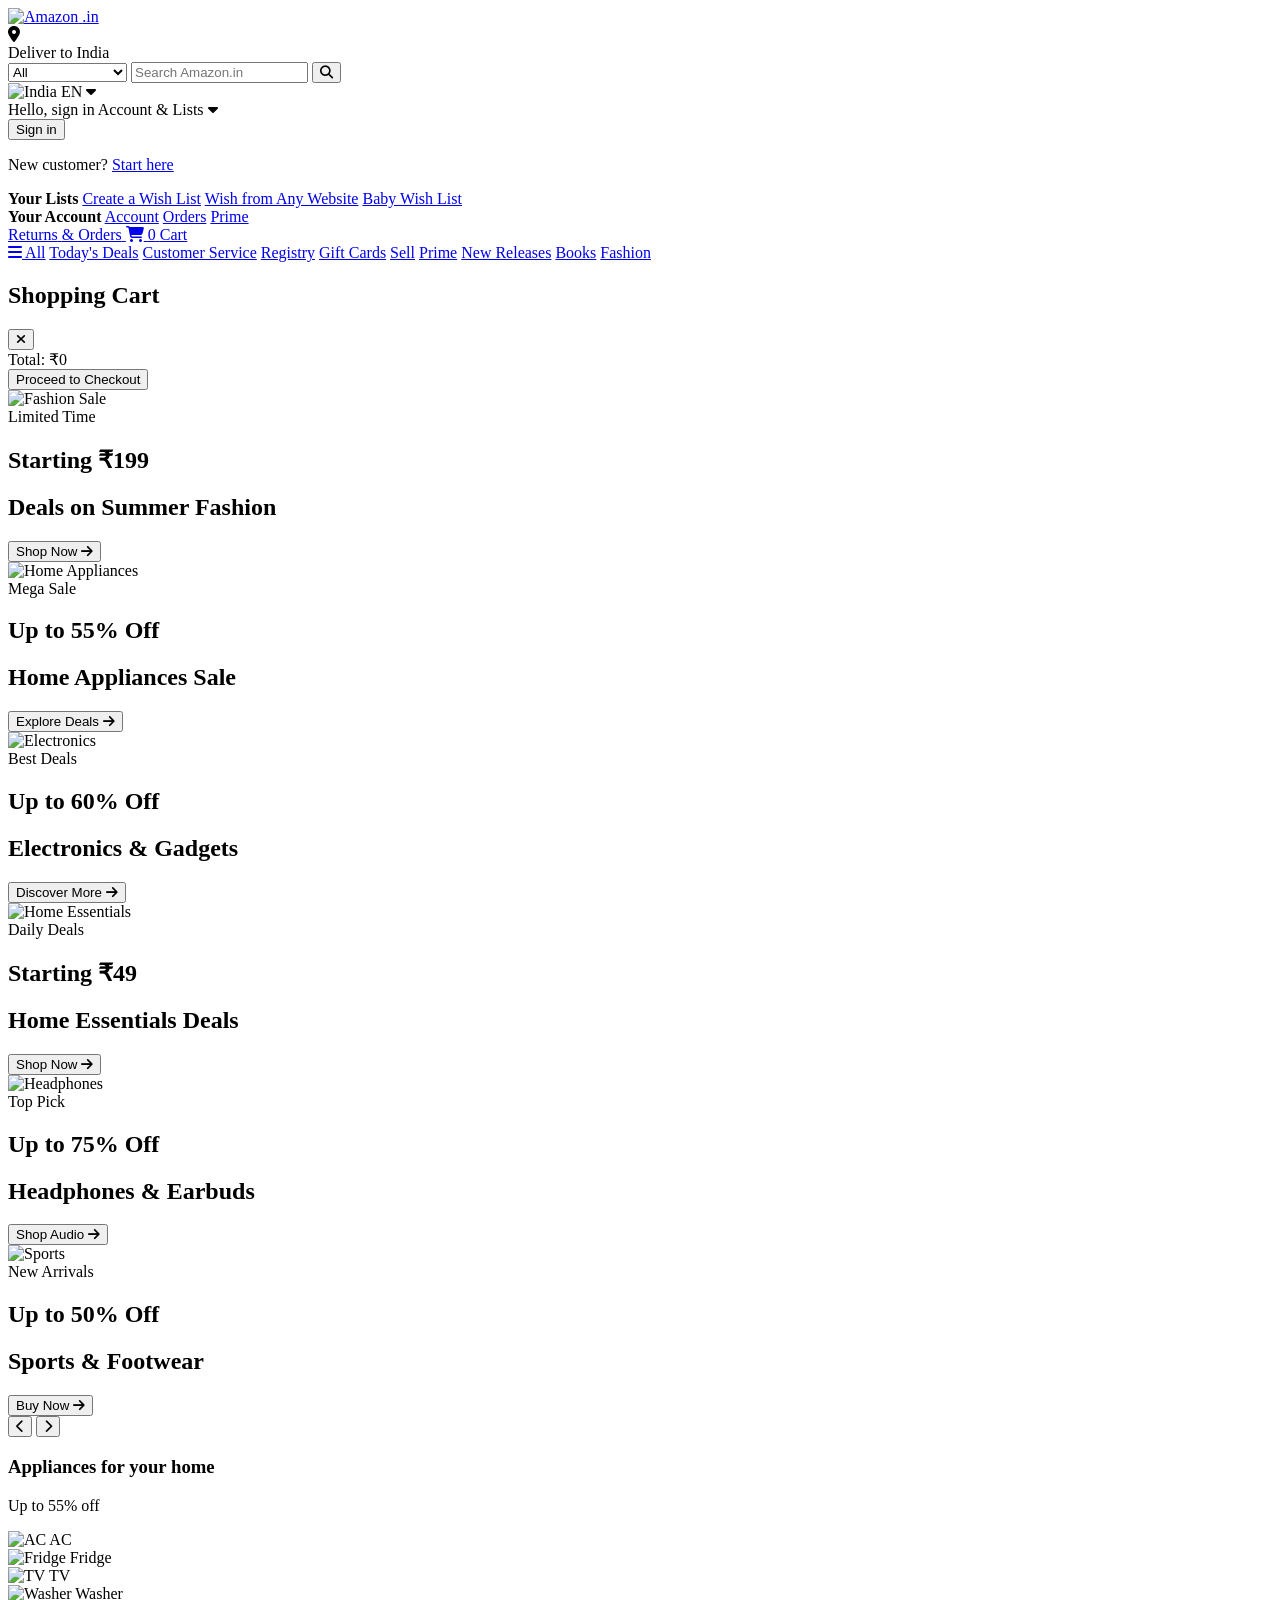
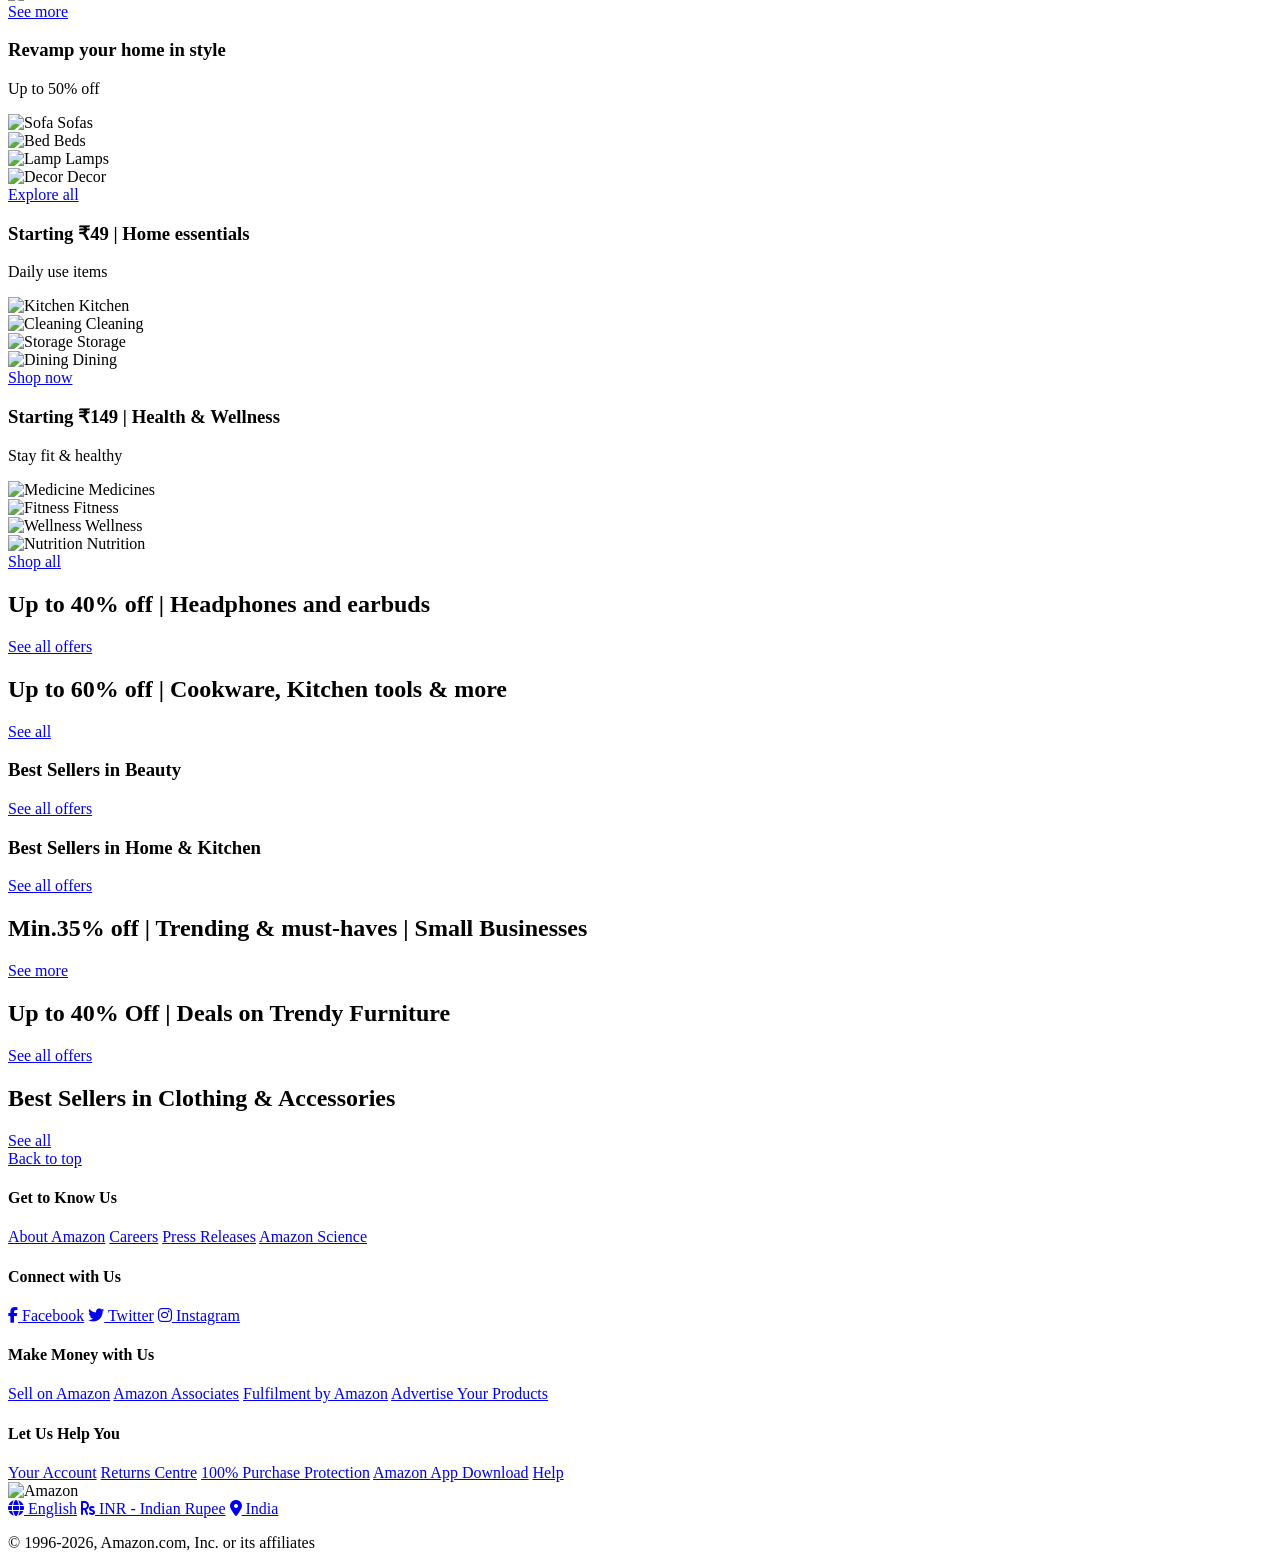
==== Project(Sem-II)/index.html @ 7a7c93dd "Project-2(Sem-II)" ====
<!DOCTYPE html>
<html lang="en">
<head>
  <meta charset="UTF-8" />
  <meta name="viewport" content="width=device-width, initial-scale=1.0"/>
  <title>Amazon.in: Online Shopping India</title>
  <link rel="stylesheet" href="style.css" />
  <link rel="stylesheet" href="https://cdnjs.cloudflare.com/ajax/libs/font-awesome/6.5.0/css/all.min.css"/>
</head>
<body>

<!-- ===== HEADER ===== -->
<header class="header" id="mainHeader">
  <div class="header-top">
    <a href="#" class="logo">
      <img src="https://upload.wikimedia.org/wikipedia/commons/a/a9/Amazon_logo.svg" alt="Amazon" class="logo-img"/>
      <span class="logo-in">.in</span>
    </a>
    <div class="deliver-to">
      <i class="fas fa-map-marker-alt"></i>
      <div>
        <span class="deliver-label">Deliver to</span>
        <span class="deliver-location">India</span>
      </div>
    </div>
    <div class="search-bar">
      <select class="search-category">
        <option>All</option>
        <option>Electronics</option>
        <option>Books</option>
        <option>Clothing</option>
        <option>Home & Kitchen</option>
        <option>Beauty</option>
        <option>Sports</option>
        <option>Toys</option>
      </select>
      <input type="text" id="searchInput" class="search-input" placeholder="Search Amazon.in" />
      <button class="search-btn" onclick="searchProducts()"><i class="fas fa-search"></i></button>
    </div>
    <div class="header-right">
      <div class="lang-selector">
        <img src="https://flagcdn.com/w20/in.png" alt="India" />
        <span>EN</span>
        <i class="fas fa-caret-down"></i>
      </div>
      <div class="account-dropdown">
        <span class="hello-text">Hello, sign in</span>
        <span class="account-label">Account & Lists <i class="fas fa-caret-down"></i></span>
        <div class="dropdown-menu">
          <div class="dropdown-top">
            <button class="signin-btn">Sign in</button>
            <p>New customer? <a href="#">Start here</a></p>
          </div>
          <div class="dropdown-links">
            <div>
              <strong>Your Lists</strong>
              <a href="#">Create a Wish List</a>
              <a href="#">Wish from Any Website</a>
              <a href="#">Baby Wish List</a>
            </div>
            <div>
              <strong>Your Account</strong>
              <a href="#">Account</a>
              <a href="#">Orders</a>
              <a href="#">Prime</a>
            </div>
          </div>
        </div>
      </div>
      <a href="#" class="returns-orders">
        <span class="hello-text">Returns</span>
        <span class="account-label">& Orders</span>
      </a>
      <a href="#" class="cart-icon" onclick="toggleCart(event)">
        <i class="fas fa-shopping-cart"></i>
        <span class="cart-count" id="cartCount">0</span>
        <span class="cart-text">Cart</span>
      </a>
    </div>
  </div>
</header>

<!-- ===== SECONDARY NAV ===== -->
<nav class="secondary-nav">
  <div class="nav-inner">
    <a href="#" class="nav-link all-link"><i class="fas fa-bars"></i> All</a>
    <a href="#" class="nav-link">Today's Deals</a>
    <a href="#" class="nav-link">Customer Service</a>
    <a href="#" class="nav-link">Registry</a>
    <a href="#" class="nav-link">Gift Cards</a>
    <a href="#" class="nav-link">Sell</a>
    <a href="#" class="nav-link">Prime</a>
    <a href="#" class="nav-link">New Releases</a>
    <a href="#" class="nav-link">Books</a>
    <a href="#" class="nav-link">Fashion</a>
  </div>
</nav>

<!-- ===== CART PANEL ===== -->
<div class="cart-panel" id="cartPanel">
  <div class="cart-header">
    <h2>Shopping Cart</h2>
    <button onclick="toggleCart(event)" class="close-cart"><i class="fas fa-times"></i></button>
  </div>
  <div class="cart-items" id="cartItems"></div>
  <div class="cart-footer">
    <div class="cart-total">Total: <span id="cartTotal">₹0</span></div>
    <button class="proceed-btn">Proceed to Checkout</button>
  </div>
</div>
<div class="cart-overlay" id="cartOverlay" onclick="toggleCart(event)"></div>

<!-- ===== HERO CAROUSEL (full image) ===== -->
<section class="hero-section">
  <div class="carousel" id="carousel">
    <div class="carousel-track" id="carouselTrack">

      <!-- Slide 1 -->
      <div class="carousel-slide">
        <img src="https://images.unsplash.com/photo-1607082348824-0a96f2a4b9da?w=1400&q=85" alt="Fashion Sale" class="slide-bg-img"/>
        <div class="slide-overlay"></div>
        <div class="slide-content">
          <span class="slide-tag">Limited Time</span>
          <h1>Starting ₹199</h1>
          <h2>Deals on Summer Fashion</h2>
          <button class="slide-btn">Shop Now <i class="fas fa-arrow-right"></i></button>
        </div>
      </div>

      <!-- Slide 2 -->
      <div class="carousel-slide">
        <img src="https://images.unsplash.com/photo-1556909114-f6e7ad7d3136?w=1400&q=85" alt="Home Appliances" class="slide-bg-img"/>
        <div class="slide-overlay"></div>
        <div class="slide-content">
          <span class="slide-tag">Mega Sale</span>
          <h1>Up to 55% Off</h1>
          <h2>Home Appliances Sale</h2>
          <button class="slide-btn">Explore Deals <i class="fas fa-arrow-right"></i></button>
        </div>
      </div>

      <!-- Slide 3 -->
      <div class="carousel-slide">
        <img src="https://images.unsplash.com/photo-1498049794561-7780e7231661?w=1400&q=85" alt="Electronics" class="slide-bg-img"/>
        <div class="slide-overlay"></div>
        <div class="slide-content">
          <span class="slide-tag">Best Deals</span>
          <h1>Up to 60% Off</h1>
          <h2>Electronics & Gadgets</h2>
          <button class="slide-btn">Discover More <i class="fas fa-arrow-right"></i></button>
        </div>
      </div>

      <!-- Slide 4 -->
      <div class="carousel-slide">
        <img src="https://images.unsplash.com/photo-1555041469-a586c61ea9bc?w=1400&q=85" alt="Home Essentials" class="slide-bg-img"/>
        <div class="slide-overlay"></div>
        <div class="slide-content">
          <span class="slide-tag">Daily Deals</span>
          <h1>Starting ₹49</h1>
          <h2>Home Essentials Deals</h2>
          <button class="slide-btn">Shop Now <i class="fas fa-arrow-right"></i></button>
        </div>
      </div>

      <!-- Slide 5 -->
      <div class="carousel-slide">
        <img src="https://images.unsplash.com/photo-1505740420928-5e560c06d30e?w=1400&q=85" alt="Headphones" class="slide-bg-img"/>
        <div class="slide-overlay"></div>
        <div class="slide-content">
          <span class="slide-tag">Top Pick</span>
          <h1>Up to 75% Off</h1>
          <h2>Headphones & Earbuds</h2>
          <button class="slide-btn">Shop Audio <i class="fas fa-arrow-right"></i></button>
        </div>
      </div>

      <!-- Slide 6 -->
      <div class="carousel-slide">
        <img src="https://images.unsplash.com/photo-1542291026-7eec264c27ff?w=1400&q=85" alt="Sports" class="slide-bg-img"/>
        <div class="slide-overlay"></div>
        <div class="slide-content">
          <span class="slide-tag">New Arrivals</span>
          <h1>Up to 50% Off</h1>
          <h2>Sports & Footwear</h2>
          <button class="slide-btn">Buy Now <i class="fas fa-arrow-right"></i></button>
        </div>
      </div>

    </div>
    <button class="carousel-btn prev" onclick="moveCarousel(-1)"><i class="fas fa-chevron-left"></i></button>
    <button class="carousel-btn next" onclick="moveCarousel(1)"><i class="fas fa-chevron-right"></i></button>
    <div class="carousel-dots" id="carouselDots"></div>
  </div>
</section>

<!-- ===== CONTINUOUSLY MOVING IMAGE STRIP ===== -->
<div class="img-strip-wrapper">
  <div class="img-strip" id="imgStrip">
    <!-- duplicated inside JS for infinite loop -->
  </div>
</div>

<!-- ===== MAIN CONTENT ===== -->
<main class="main-content">

  <!-- PROMO GRID with images -->
  <section class="promo-grid">

    <div class="promo-card">
      <h3>Appliances for your home</h3>
      <p class="promo-sub">Up to 55% off</p>
      <div class="promo-images">
        <div class="promo-img-item">
          <img src="https://images.unsplash.com/photo-1585771724684-38269d6639fd?w=200&q=75" alt="AC" loading="lazy"/>
          <span>AC</span>
        </div>
        <div class="promo-img-item">
          <img src="https://images.unsplash.com/photo-1571175443880-49e1d25b2bc5?w=200&q=75" alt="Fridge" loading="lazy"/>
          <span>Fridge</span>
        </div>
        <div class="promo-img-item">
          <img src="https://images.unsplash.com/photo-1593359677879-a4bb92f4834d?w=200&q=75" alt="TV" loading="lazy"/>
          <span>TV</span>
        </div>
        <div class="promo-img-item">
          <img src="https://images.unsplash.com/photo-1626806787461-102c1bfaaea1?w=200&q=75" alt="Washer" loading="lazy"/>
          <span>Washer</span>
        </div>
      </div>
      <a href="#" class="see-more">See more</a>
    </div>

    <div class="promo-card">
      <h3>Revamp your home in style</h3>
      <p class="promo-sub">Up to 50% off</p>
      <div class="promo-images">
        <div class="promo-img-item">
          <img src="https://images.unsplash.com/photo-1555041469-a586c61ea9bc?w=200&q=75" alt="Sofa" loading="lazy"/>
          <span>Sofas</span>
        </div>
        <div class="promo-img-item">
          <img src="https://images.unsplash.com/photo-1505693416388-ac5ce068fe85?w=200&q=75" alt="Bed" loading="lazy"/>
          <span>Beds</span>
        </div>
        <div class="promo-img-item">
          <img src="https://images.unsplash.com/photo-1513506003901-1e6a35c44c16?w=200&q=75" alt="Lamp" loading="lazy"/>
          <span>Lamps</span>
        </div>
        <div class="promo-img-item">
          <img src="https://images.unsplash.com/photo-1586023492125-27b2c045efd7?w=200&q=75" alt="Decor" loading="lazy"/>
          <span>Decor</span>
        </div>
      </div>
      <a href="#furniture" class="see-more">Explore all</a>
    </div>

    <div class="promo-card">
      <h3>Starting ₹49 | Home essentials</h3>
      <p class="promo-sub">Daily use items</p>
      <div class="promo-images">
        <div class="promo-img-item">
          <img src="https://images.unsplash.com/photo-1585515320310-259814833e62?w=200&q=75" alt="Kitchen" loading="lazy"/>
          <span>Kitchen</span>
        </div>
        <div class="promo-img-item">
          <img src="https://images.unsplash.com/photo-1607082348824-0a96f2a4b9da?w=200&q=75" alt="Cleaning" loading="lazy"/>
          <span>Cleaning</span>
        </div>
        <div class="promo-img-item">
          <img src="https://images.unsplash.com/photo-1544441892-794166f1e3be?w=200&q=75" alt="Storage" loading="lazy"/>
          <span>Storage</span>
        </div>
        <div class="promo-img-item">
          <img src="https://images.unsplash.com/photo-1559181567-c3190bba5559?w=200&q=75" alt="Dining" loading="lazy"/>
          <span>Dining</span>
        </div>
      </div>
      <a href="#" class="see-more">Shop now</a>
    </div>

    <div class="promo-card">
      <h3>Starting ₹149 | Health & Wellness</h3>
      <p class="promo-sub">Stay fit & healthy</p>
      <div class="promo-images">
        <div class="promo-img-item">
          <img src="https://images.unsplash.com/photo-1584308666744-24d5c474f2ae?w=200&q=75" alt="Medicine" loading="lazy"/>
          <span>Medicines</span>
        </div>
        <div class="promo-img-item">
          <img src="https://images.unsplash.com/photo-1571019613454-1cb2f99b2d8b?w=200&q=75" alt="Fitness" loading="lazy"/>
          <span>Fitness</span>
        </div>
        <div class="promo-img-item">
          <img src="https://images.unsplash.com/photo-1532938911079-1b06ac7ceec7?w=200&q=75" alt="Wellness" loading="lazy"/>
          <span>Wellness</span>
        </div>
        <div class="promo-img-item">
          <img src="https://images.unsplash.com/photo-1505576399279-565b52d4ac71?w=200&q=75" alt="Nutrition" loading="lazy"/>
          <span>Nutrition</span>
        </div>
      </div>
      <a href="#" class="see-more">Shop all</a>
    </div>

  </section>

  <!-- HEADPHONES SECTION -->
  <section class="product-section" id="headphones">
    <div class="section-header">
      <h2>Up to 40% off | Headphones and earbuds</h2>
      <a href="#" class="see-all">See all offers</a>
    </div>
    <div class="products-grid" id="headphonesGrid"></div>
  </section>

  <!-- KITCHEN SECTION -->
  <section class="product-section" id="kitchen">
    <div class="section-header">
      <h2>Up to 60% off | Cookware, Kitchen tools & more</h2>
      <a href="#" class="see-all">See all</a>
    </div>
    <div class="products-grid" id="kitchenGrid"></div>
  </section>

  <!-- TWO COLUMN PROMO -->
  <div class="two-col-promo">
    <div class="col-promo-card">
      <h3>Best Sellers in Beauty</h3>
      <div class="col-promo-grid" id="beautyGrid"></div>
      <a href="#" class="see-more">See all offers</a>
    </div>
    <div class="col-promo-card">
      <h3>Best Sellers in Home & Kitchen</h3>
      <div class="col-promo-grid" id="homeGrid"></div>
      <a href="#" class="see-more">See all offers</a>
    </div>
  </div>

  <!-- TRENDING SECTION -->
  <section class="product-section" id="trending">
    <div class="section-header">
      <h2>Min.35% off | Trending & must-haves | Small Businesses</h2>
      <a href="#" class="see-all">See more</a>
    </div>
    <div class="products-grid" id="trendingGrid"></div>
  </section>

  <!-- FURNITURE SECTION -->
  <section class="product-section" id="furniture">
    <div class="section-header">
      <h2>Up to 40% Off | Deals on Trendy Furniture</h2>
      <a href="#" class="see-all">See all offers</a>
    </div>
    <div class="products-grid" id="furnitureGrid"></div>
  </section>

  <!-- CLOTHING SECTION -->
  <section class="product-section" id="clothing">
    <div class="section-header">
      <h2>Best Sellers in Clothing & Accessories</h2>
      <a href="#" class="see-all">See all</a>
    </div>
    <div class="products-grid" id="clothingGrid"></div>
  </section>

  <!-- SEARCH RESULTS -->
  <section class="product-section" id="searchResults" style="display:none;">
    <div class="section-header">
      <h2 id="searchTitle">Search Results</h2>
      <button onclick="clearSearch()" class="see-all">Clear Search</button>
    </div>
    <div class="products-grid" id="searchGrid"></div>
  </section>

</main>

<!-- ===== FOOTER ===== -->
<footer>
  <a href="#" class="back-to-top" onclick="window.scrollTo({top:0,behavior:'smooth'});return false;">Back to top</a>
  <div class="footer-main">
    <div class="footer-col">
      <h4>Get to Know Us</h4>
      <a href="#">About Amazon</a>
      <a href="#">Careers</a>
      <a href="#">Press Releases</a>
      <a href="#">Amazon Science</a>
    </div>
    <div class="footer-col">
      <h4>Connect with Us</h4>
      <a href="#"><i class="fab fa-facebook-f"></i> Facebook</a>
      <a href="#"><i class="fab fa-twitter"></i> Twitter</a>
      <a href="#"><i class="fab fa-instagram"></i> Instagram</a>
    </div>
    <div class="footer-col">
      <h4>Make Money with Us</h4>
      <a href="#">Sell on Amazon</a>
      <a href="#">Amazon Associates</a>
      <a href="#">Fulfilment by Amazon</a>
      <a href="#">Advertise Your Products</a>
    </div>
    <div class="footer-col">
      <h4>Let Us Help You</h4>
      <a href="#">Your Account</a>
      <a href="#">Returns Centre</a>
      <a href="#">100% Purchase Protection</a>
      <a href="#">Amazon App Download</a>
      <a href="#">Help</a>
    </div>
  </div>
  <div class="footer-bottom">
    <img src="https://upload.wikimedia.org/wikipedia/commons/a/a9/Amazon_logo.svg" alt="Amazon" class="footer-logo"/>
    <div class="footer-locales">
      <a href="#"><i class="fas fa-globe"></i> English</a>
      <a href="#"><i class="fas fa-rupee-sign"></i> INR - Indian Rupee</a>
      <a href="#"><i class="fas fa-map-marker-alt"></i> India</a>
    </div>
    <p class="copyright">© 1996-2026, Amazon.com, Inc. or its affiliates</p>
  </div>
</footer>

<script src="script.js"></script>
</body>
</html>
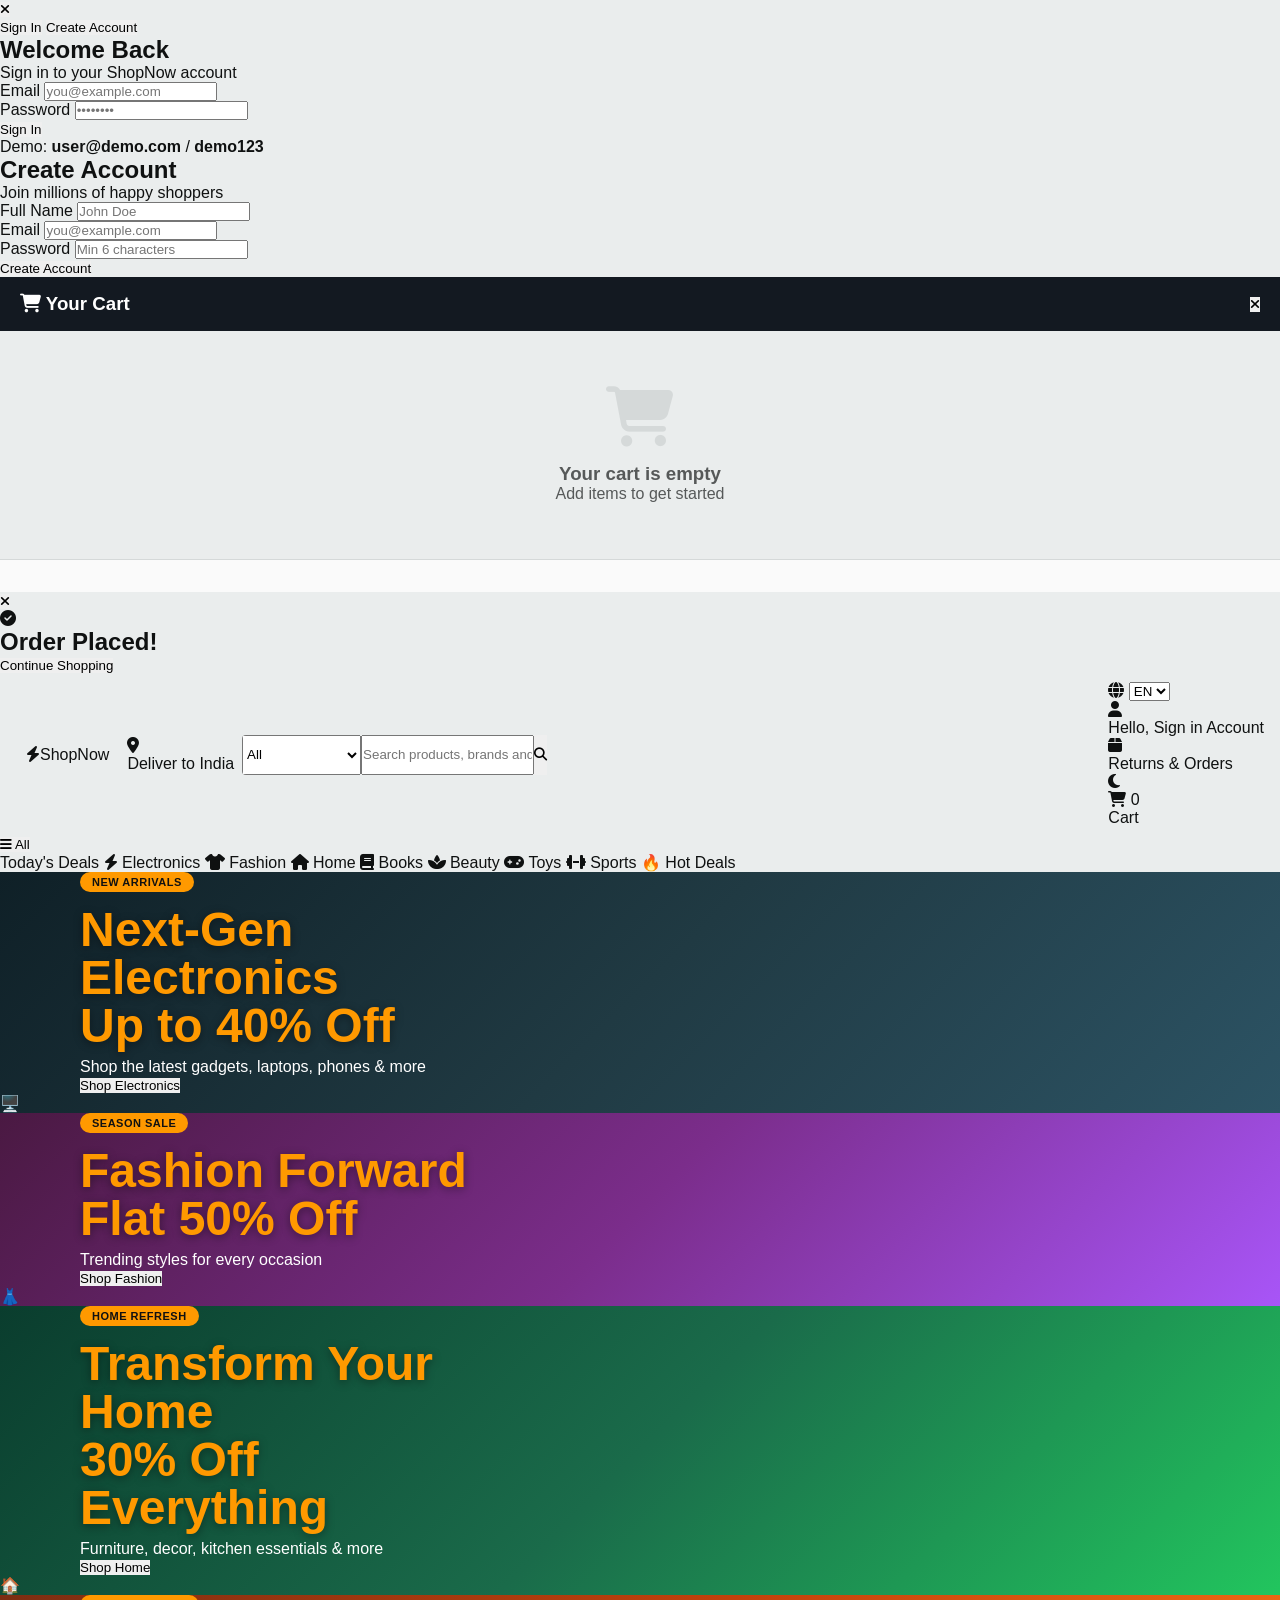
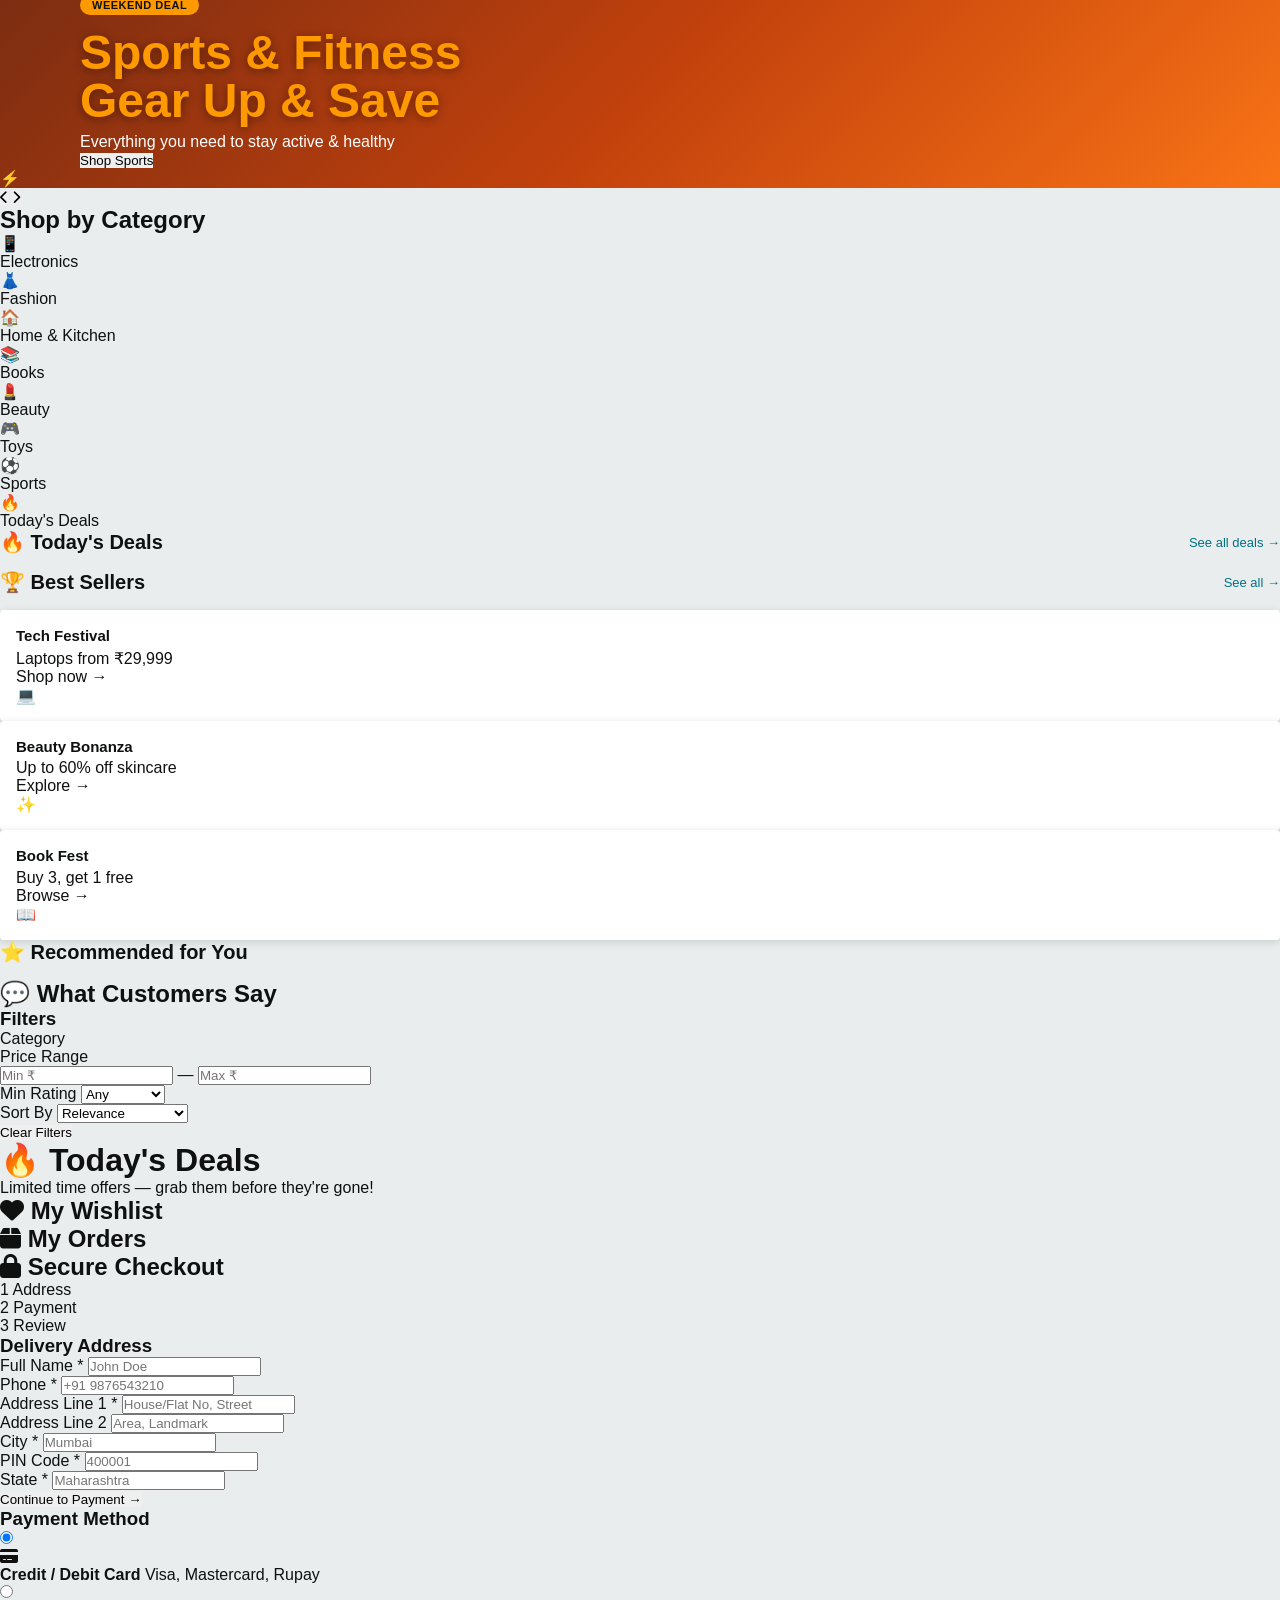
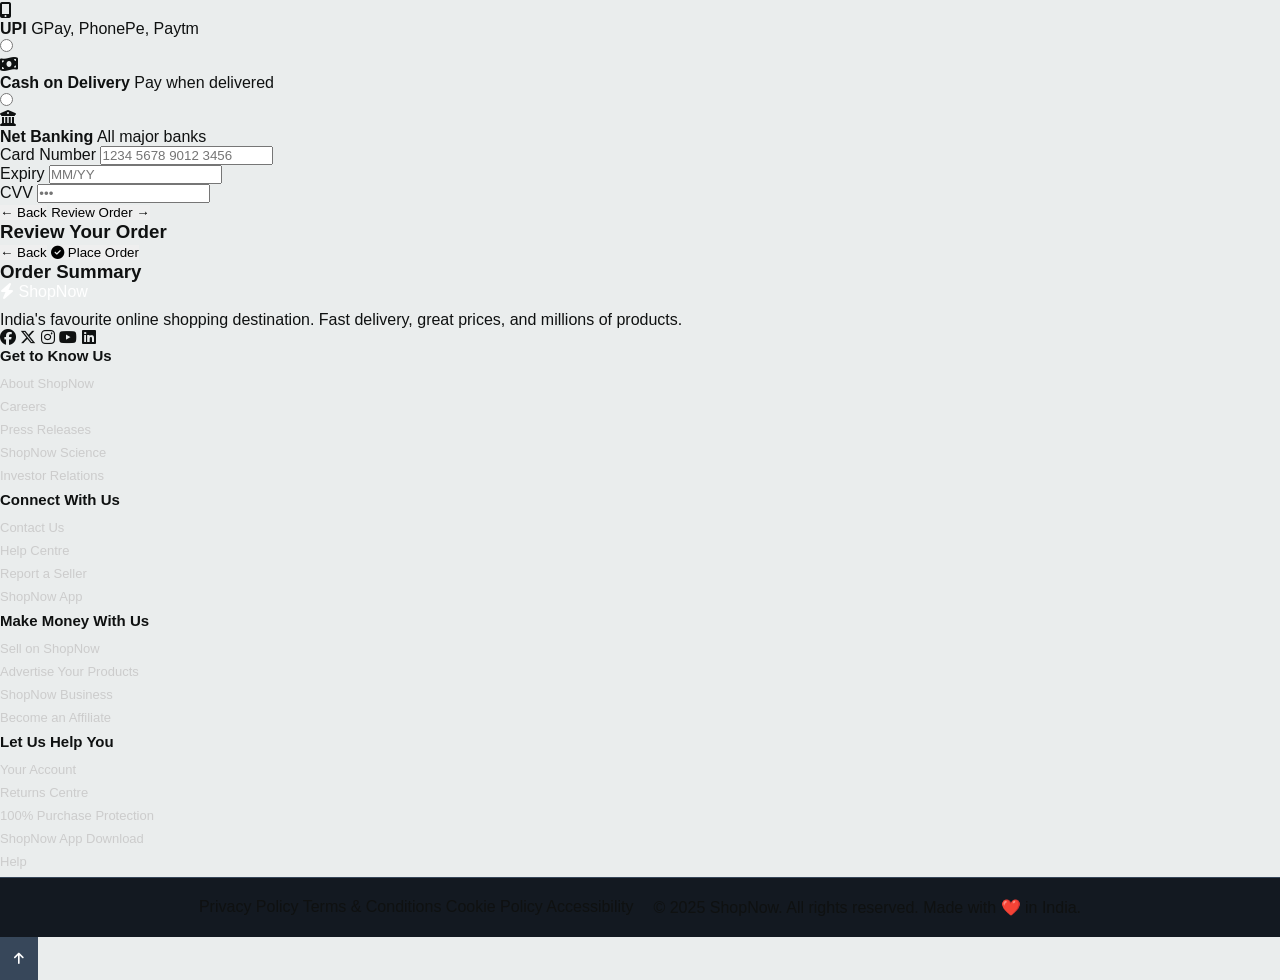
==== commit 3d175841: "Amazon clone" ====
--- a/Project(Sem-II)/index.html
+++ b/Project(Sem-II)/index.html
@@ -1,423 +1,652 @@
 <!DOCTYPE html>
-<html lang="en">
+<html lang="en" data-theme="light">
 <head>
   <meta charset="UTF-8" />
-  <meta name="viewport" content="width=device-width, initial-scale=1.0"/>
-  <title>Amazon.in: Online Shopping India</title>
+  <meta name="viewport" content="width=device-width, initial-scale=1.0" />
+  <title>ShopNow – Deals. Delivered.</title>
   <link rel="stylesheet" href="style.css" />
-  <link rel="stylesheet" href="https://cdnjs.cloudflare.com/ajax/libs/font-awesome/6.5.0/css/all.min.css"/>
+  <link href="https://fonts.googleapis.com/css2?family=Outfit:wght@300;400;500;600;700;800&family=DM+Sans:ital,wght@0,400;0,500;0,700;1,400&display=swap" rel="stylesheet" />
+  <link rel="stylesheet" href="https://cdnjs.cloudflare.com/ajax/libs/font-awesome/6.5.0/css/all.min.css" />
 </head>
 <body>
 
+<!-- ===== TOAST NOTIFICATION ===== -->
+<div id="toast" class="toast"></div>
+
+<!-- ===== MODALS ===== -->
+<!-- Auth Modal -->
+<div id="authModal" class="modal-overlay" role="dialog" aria-modal="true">
+  <div class="modal auth-modal">
+    <button class="modal-close" onclick="closeModal('authModal')"><i class="fas fa-times"></i></button>
+    <div class="auth-tabs">
+      <button class="auth-tab active" data-tab="login">Sign In</button>
+      <button class="auth-tab" data-tab="register">Create Account</button>
+    </div>
+
+    <!-- Login Form -->
+    <div id="loginForm" class="auth-form active">
+      <h2>Welcome Back</h2>
+      <p class="auth-sub">Sign in to your ShopNow account</p>
+      <div class="form-group">
+        <label>Email</label>
+        <input type="email" id="loginEmail" placeholder="you@example.com" />
+      </div>
+      <div class="form-group">
+        <label>Password</label>
+        <input type="password" id="loginPassword" placeholder="••••••••" />
+      </div>
+      <button class="btn-primary full" onclick="login()">Sign In</button>
+      <p class="demo-hint">Demo: <strong>user@demo.com</strong> / <strong>demo123</strong></p>
+    </div>
+
+    <!-- Register Form -->
+    <div id="registerForm" class="auth-form">
+      <h2>Create Account</h2>
+      <p class="auth-sub">Join millions of happy shoppers</p>
+      <div class="form-group">
+        <label>Full Name</label>
+        <input type="text" id="regName" placeholder="John Doe" />
+      </div>
+      <div class="form-group">
+        <label>Email</label>
+        <input type="email" id="regEmail" placeholder="you@example.com" />
+      </div>
+      <div class="form-group">
+        <label>Password</label>
+        <input type="password" id="regPassword" placeholder="Min 6 characters" />
+      </div>
+      <button class="btn-primary full" onclick="register()">Create Account</button>
+    </div>
+  </div>
+</div>
+
+<!-- Cart Sidebar -->
+<div id="cartSidebar" class="cart-sidebar">
+  <div class="cart-header">
+    <h3><i class="fas fa-shopping-cart"></i> Your Cart</h3>
+    <button onclick="toggleCart()"><i class="fas fa-times"></i></button>
+  </div>
+  <div id="cartItems" class="cart-items"></div>
+  <div id="cartFooter" class="cart-footer"></div>
+</div>
+<div id="cartOverlay" class="cart-overlay" onclick="toggleCart()"></div>
+
+<!-- Product Detail Modal -->
+<div id="productModal" class="modal-overlay" role="dialog" aria-modal="true">
+  <div class="modal product-modal">
+    <button class="modal-close" onclick="closeModal('productModal')"><i class="fas fa-times"></i></button>
+    <div id="productModalContent"></div>
+  </div>
+</div>
+
+<!-- Order Confirmation Modal -->
+<div id="orderModal" class="modal-overlay" role="dialog" aria-modal="true">
+  <div class="modal order-modal">
+    <div class="order-success">
+      <div class="order-icon"><i class="fas fa-check-circle"></i></div>
+      <h2>Order Placed!</h2>
+      <p id="orderMsg"></p>
+      <div id="orderSummaryItems"></div>
+      <button class="btn-primary" onclick="closeModal('orderModal'); showPage('home')">Continue Shopping</button>
+    </div>
+  </div>
+</div>
+
 <!-- ===== HEADER ===== -->
-<header class="header" id="mainHeader">
+<header class="site-header">
   <div class="header-top">
-    <a href="#" class="logo">
-      <img src="https://upload.wikimedia.org/wikipedia/commons/a/a9/Amazon_logo.svg" alt="Amazon" class="logo-img"/>
-      <span class="logo-in">.in</span>
+    <!-- Logo -->
+    <a class="logo" href="#" onclick="showPage('home')">
+      <span class="logo-icon"><i class="fas fa-bolt"></i></span>
+      <span class="logo-text">ShopNow</span>
     </a>
-    <div class="deliver-to">
+
+    <!-- Delivery -->
+    <div class="delivery-loc">
       <i class="fas fa-map-marker-alt"></i>
       <div>
-        <span class="deliver-label">Deliver to</span>
-        <span class="deliver-location">India</span>
-      </div>
-    </div>
+        <span class="del-label">Deliver to</span>
+        <span class="del-place">India</span>
+      </div>
+    </div>
+
+    <!-- Search -->
     <div class="search-bar">
-      <select class="search-category">
-        <option>All</option>
-        <option>Electronics</option>
-        <option>Books</option>
-        <option>Clothing</option>
-        <option>Home & Kitchen</option>
-        <option>Beauty</option>
-        <option>Sports</option>
-        <option>Toys</option>
+      <select id="searchCategory" class="search-cat">
+        <option value="all">All</option>
+        <option value="electronics">Electronics</option>
+        <option value="fashion">Fashion</option>
+        <option value="home">Home & Kitchen</option>
+        <option value="books">Books</option>
+        <option value="beauty">Beauty</option>
+        <option value="toys">Toys</option>
+        <option value="sports">Sports</option>
       </select>
-      <input type="text" id="searchInput" class="search-input" placeholder="Search Amazon.in" />
-      <button class="search-btn" onclick="searchProducts()"><i class="fas fa-search"></i></button>
-    </div>
-    <div class="header-right">
-      <div class="lang-selector">
-        <img src="https://flagcdn.com/w20/in.png" alt="India" />
-        <span>EN</span>
-        <i class="fas fa-caret-down"></i>
-      </div>
-      <div class="account-dropdown">
-        <span class="hello-text">Hello, sign in</span>
-        <span class="account-label">Account & Lists <i class="fas fa-caret-down"></i></span>
-        <div class="dropdown-menu">
-          <div class="dropdown-top">
-            <button class="signin-btn">Sign in</button>
-            <p>New customer? <a href="#">Start here</a></p>
-          </div>
-          <div class="dropdown-links">
-            <div>
-              <strong>Your Lists</strong>
-              <a href="#">Create a Wish List</a>
-              <a href="#">Wish from Any Website</a>
-              <a href="#">Baby Wish List</a>
+      <input type="text" id="searchInput" placeholder="Search products, brands and more..." oninput="liveSearch()" onkeydown="if(event.key==='Enter')doSearch()" />
+      <button onclick="doSearch()"><i class="fas fa-search"></i></button>
+      <div id="searchSuggestions" class="search-suggestions"></div>
+    </div>
+
+    <!-- Right Actions -->
+    <div class="header-actions">
+      <!-- Language -->
+      <div class="action-item lang-sel">
+        <i class="fas fa-globe"></i>
+        <select onchange="toast('Language changed to '+this.options[this.selectedIndex].text)">
+          <option>EN</option><option>HI</option><option>TA</option><option>FR</option>
+        </select>
+      </div>
+
+      <!-- Auth -->
+      <div class="action-item" id="authBtn" onclick="openAuth()">
+        <i class="fas fa-user"></i>
+        <div>
+          <span class="act-label" id="authGreet">Hello, Sign in</span>
+          <span class="act-main">Account</span>
+        </div>
+      </div>
+      <div class="action-item user-menu-wrap" id="userMenu" style="display:none">
+        <i class="fas fa-user-circle"></i>
+        <div>
+          <span class="act-label" id="userGreet">Hello</span>
+          <span class="act-main">Account ▾</span>
+        </div>
+        <div class="user-dropdown">
+          <a onclick="showPage('wishlist')"><i class="fas fa-heart"></i> Wishlist</a>
+          <a onclick="showPage('orders')"><i class="fas fa-box"></i> Orders</a>
+          <a onclick="logout()"><i class="fas fa-sign-out-alt"></i> Sign Out</a>
+        </div>
+      </div>
+
+      <!-- Orders -->
+      <div class="action-item" onclick="showPage('orders')">
+        <i class="fas fa-box"></i>
+        <div>
+          <span class="act-label">Returns &</span>
+          <span class="act-main">Orders</span>
+        </div>
+      </div>
+
+      <!-- Dark Mode -->
+      <div class="action-item dark-toggle" onclick="toggleDark()">
+        <i class="fas fa-moon" id="darkIcon"></i>
+      </div>
+
+      <!-- Cart -->
+      <div class="action-item cart-btn" onclick="toggleCart()">
+        <div class="cart-wrap">
+          <i class="fas fa-shopping-cart"></i>
+          <span class="cart-badge" id="cartBadge">0</span>
+        </div>
+        <span class="act-main">Cart</span>
+      </div>
+    </div>
+  </div>
+
+  <!-- Nav Bar -->
+  <nav class="header-nav">
+    <button class="nav-hamburger" onclick="toggleMobileNav()"><i class="fas fa-bars"></i> All</button>
+    <div class="nav-links" id="navLinks">
+      <a onclick="filterCategory('all')">Today's Deals</a>
+      <a onclick="filterCategory('electronics')"><i class="fas fa-bolt"></i> Electronics</a>
+      <a onclick="filterCategory('fashion')"><i class="fas fa-tshirt"></i> Fashion</a>
+      <a onclick="filterCategory('home')"><i class="fas fa-home"></i> Home</a>
+      <a onclick="filterCategory('books')"><i class="fas fa-book"></i> Books</a>
+      <a onclick="filterCategory('beauty')"><i class="fas fa-spa"></i> Beauty</a>
+      <a onclick="filterCategory('toys')"><i class="fas fa-gamepad"></i> Toys</a>
+      <a onclick="filterCategory('sports')"><i class="fas fa-dumbbell"></i> Sports</a>
+      <a onclick="showPage('deals')" class="deals-link">🔥 Hot Deals</a>
+    </div>
+  </nav>
+</header>
+
+<!-- ===== PAGES ===== -->
+<main id="mainContent">
+
+  <!-- HOME PAGE -->
+  <div id="homePage" class="page active">
+
+    <!-- Hero Slider -->
+    <div class="hero-slider" id="heroSlider">
+      <div class="hero-slide active" style="background: linear-gradient(135deg,#0f2027,#203a43,#2c5364)">
+        <div class="slide-content">
+          <p class="slide-tag">New Arrivals</p>
+          <h1>Next-Gen Electronics<br><span>Up to 40% Off</span></h1>
+          <p>Shop the latest gadgets, laptops, phones & more</p>
+          <button class="btn-hero" onclick="filterCategory('electronics')">Shop Electronics</button>
+        </div>
+        <div class="slide-img">🖥️</div>
+      </div>
+      <div class="hero-slide" style="background: linear-gradient(135deg,#4a1942,#7b2d8b,#a855f7)">
+        <div class="slide-content">
+          <p class="slide-tag">Season Sale</p>
+          <h1>Fashion Forward<br><span>Flat 50% Off</span></h1>
+          <p>Trending styles for every occasion</p>
+          <button class="btn-hero" onclick="filterCategory('fashion')">Shop Fashion</button>
+        </div>
+        <div class="slide-img">👗</div>
+      </div>
+      <div class="hero-slide" style="background: linear-gradient(135deg,#0a3d2e,#1a6b4a,#22c55e)">
+        <div class="slide-content">
+          <p class="slide-tag">Home Refresh</p>
+          <h1>Transform Your Home<br><span>30% Off Everything</span></h1>
+          <p>Furniture, decor, kitchen essentials & more</p>
+          <button class="btn-hero" onclick="filterCategory('home')">Shop Home</button>
+        </div>
+        <div class="slide-img">🏠</div>
+      </div>
+      <div class="hero-slide" style="background: linear-gradient(135deg,#7c2d12,#c2410c,#f97316)">
+        <div class="slide-content">
+          <p class="slide-tag">Weekend Deal</p>
+          <h1>Sports & Fitness<br><span>Gear Up & Save</span></h1>
+          <p>Everything you need to stay active & healthy</p>
+          <button class="btn-hero" onclick="filterCategory('sports')">Shop Sports</button>
+        </div>
+        <div class="slide-img">⚡</div>
+      </div>
+      <button class="slide-prev" onclick="changeSlide(-1)"><i class="fas fa-chevron-left"></i></button>
+      <button class="slide-next" onclick="changeSlide(1)"><i class="fas fa-chevron-right"></i></button>
+      <div class="slide-dots" id="slideDots"></div>
+    </div>
+
+    <!-- Category Grid -->
+    <section class="section">
+      <h2 class="section-title">Shop by Category</h2>
+      <div class="category-grid">
+        <div class="cat-card" onclick="filterCategory('electronics')">
+          <div class="cat-emoji">📱</div>
+          <span>Electronics</span>
+        </div>
+        <div class="cat-card" onclick="filterCategory('fashion')">
+          <div class="cat-emoji">👗</div>
+          <span>Fashion</span>
+        </div>
+        <div class="cat-card" onclick="filterCategory('home')">
+          <div class="cat-emoji">🏠</div>
+          <span>Home & Kitchen</span>
+        </div>
+        <div class="cat-card" onclick="filterCategory('books')">
+          <div class="cat-emoji">📚</div>
+          <span>Books</span>
+        </div>
+        <div class="cat-card" onclick="filterCategory('beauty')">
+          <div class="cat-emoji">💄</div>
+          <span>Beauty</span>
+        </div>
+        <div class="cat-card" onclick="filterCategory('toys')">
+          <div class="cat-emoji">🎮</div>
+          <span>Toys</span>
+        </div>
+        <div class="cat-card" onclick="filterCategory('sports')">
+          <div class="cat-emoji">⚽</div>
+          <span>Sports</span>
+        </div>
+        <div class="cat-card" onclick="showPage('deals')">
+          <div class="cat-emoji">🔥</div>
+          <span>Today's Deals</span>
+        </div>
+      </div>
+    </section>
+
+    <!-- Today's Deals -->
+    <section class="section deals-section">
+      <div class="section-header">
+        <h2 class="section-title">🔥 Today's Deals</h2>
+        <a class="see-all" onclick="showPage('deals')">See all deals →</a>
+      </div>
+      <div class="products-row" id="todayDeals"></div>
+    </section>
+
+    <!-- Best Sellers -->
+    <section class="section">
+      <div class="section-header">
+        <h2 class="section-title">🏆 Best Sellers</h2>
+        <a class="see-all" onclick="showPage('search')">See all →</a>
+      </div>
+      <div class="products-row" id="bestSellers"></div>
+    </section>
+
+    <!-- Promo Banners -->
+    <section class="promo-banners">
+      <div class="promo-card" onclick="filterCategory('electronics')">
+        <div class="promo-text">
+          <h3>Tech Festival</h3>
+          <p>Laptops from ₹29,999</p>
+          <span>Shop now →</span>
+        </div>
+        <div class="promo-bg">💻</div>
+      </div>
+      <div class="promo-card promo-green" onclick="filterCategory('beauty')">
+        <div class="promo-text">
+          <h3>Beauty Bonanza</h3>
+          <p>Up to 60% off skincare</p>
+          <span>Explore →</span>
+        </div>
+        <div class="promo-bg">✨</div>
+      </div>
+      <div class="promo-card promo-purple" onclick="filterCategory('books')">
+        <div class="promo-text">
+          <h3>Book Fest</h3>
+          <p>Buy 3, get 1 free</p>
+          <span>Browse →</span>
+        </div>
+        <div class="promo-bg">📖</div>
+      </div>
+    </section>
+
+    <!-- Recommended -->
+    <section class="section">
+      <div class="section-header">
+        <h2 class="section-title">⭐ Recommended for You</h2>
+      </div>
+      <div class="products-row" id="recommended"></div>
+    </section>
+
+    <!-- Recently Viewed -->
+    <section class="section" id="recentlyViewedSection" style="display:none">
+      <div class="section-header">
+        <h2 class="section-title">🕐 Recently Viewed</h2>
+      </div>
+      <div class="products-row" id="recentlyViewed"></div>
+    </section>
+
+    <!-- Customer Reviews Snippet -->
+    <section class="section reviews-section">
+      <h2 class="section-title">💬 What Customers Say</h2>
+      <div class="reviews-grid" id="featuredReviews"></div>
+    </section>
+  </div>
+
+  <!-- SEARCH / CATEGORY PAGE -->
+  <div id="searchPage" class="page">
+    <div class="search-page-layout">
+      <aside class="filter-sidebar">
+        <h3>Filters</h3>
+        <div class="filter-group">
+          <label class="filter-label">Category</label>
+          <div id="filterCats"></div>
+        </div>
+        <div class="filter-group">
+          <label class="filter-label">Price Range</label>
+          <div class="price-inputs">
+            <input type="number" id="minPrice" placeholder="Min ₹" oninput="applyFilters()" />
+            <span>—</span>
+            <input type="number" id="maxPrice" placeholder="Max ₹" oninput="applyFilters()" />
+          </div>
+        </div>
+        <div class="filter-group">
+          <label class="filter-label">Min Rating</label>
+          <select id="minRating" onchange="applyFilters()">
+            <option value="0">Any</option>
+            <option value="3">3★ & up</option>
+            <option value="4">4★ & up</option>
+            <option value="4.5">4.5★ & up</option>
+          </select>
+        </div>
+        <div class="filter-group">
+          <label class="filter-label">Sort By</label>
+          <select id="sortBy" onchange="applyFilters()">
+            <option value="relevance">Relevance</option>
+            <option value="price-asc">Price: Low to High</option>
+            <option value="price-desc">Price: High to Low</option>
+            <option value="rating">Avg. Rating</option>
+            <option value="discount">Biggest Discount</option>
+          </select>
+        </div>
+        <button class="btn-outline full" onclick="clearFilters()">Clear Filters</button>
+      </aside>
+      <div class="search-results">
+        <div class="search-info" id="searchInfo"></div>
+        <div class="products-grid" id="searchResults"></div>
+      </div>
+    </div>
+  </div>
+
+  <!-- DEALS PAGE -->
+  <div id="dealsPage" class="page">
+    <div class="deals-hero">
+      <h1>🔥 Today's Deals</h1>
+      <p>Limited time offers — grab them before they're gone!</p>
+    </div>
+    <div class="section">
+      <div class="products-grid" id="dealsGrid"></div>
+    </div>
+  </div>
+
+  <!-- WISHLIST PAGE -->
+  <div id="wishlistPage" class="page">
+    <div class="page-header">
+      <h2><i class="fas fa-heart"></i> My Wishlist</h2>
+    </div>
+    <div class="products-grid" id="wishlistGrid"></div>
+    <div id="wishlistEmpty" class="empty-state" style="display:none">
+      <div class="empty-icon">💔</div>
+      <h3>Your wishlist is empty</h3>
+      <p>Save items you love to buy them later</p>
+      <button class="btn-primary" onclick="showPage('home')">Start Shopping</button>
+    </div>
+  </div>
+
+  <!-- ORDERS PAGE -->
+  <div id="ordersPage" class="page">
+    <div class="page-header">
+      <h2><i class="fas fa-box"></i> My Orders</h2>
+    </div>
+    <div id="ordersList"></div>
+    <div id="ordersEmpty" class="empty-state" style="display:none">
+      <div class="empty-icon">📦</div>
+      <h3>No orders yet</h3>
+      <p>Your order history will appear here</p>
+      <button class="btn-primary" onclick="showPage('home')">Shop Now</button>
+    </div>
+  </div>
+
+  <!-- CHECKOUT PAGE -->
+  <div id="checkoutPage" class="page">
+    <div class="checkout-layout">
+      <div class="checkout-main">
+        <h2 class="checkout-title"><i class="fas fa-lock"></i> Secure Checkout</h2>
+
+        <!-- Steps -->
+        <div class="checkout-steps">
+          <div class="step active" id="step1Ind"><span>1</span> Address</div>
+          <div class="step-line"></div>
+          <div class="step" id="step2Ind"><span>2</span> Payment</div>
+          <div class="step-line"></div>
+          <div class="step" id="step3Ind"><span>3</span> Review</div>
+        </div>
+
+        <!-- Step 1: Address -->
+        <div id="checkoutStep1" class="checkout-step active">
+          <h3>Delivery Address</h3>
+          <div class="form-row">
+            <div class="form-group">
+              <label>Full Name *</label>
+              <input type="text" id="chkName" placeholder="John Doe" />
             </div>
-            <div>
-              <strong>Your Account</strong>
-              <a href="#">Account</a>
-              <a href="#">Orders</a>
-              <a href="#">Prime</a>
+            <div class="form-group">
+              <label>Phone *</label>
+              <input type="tel" id="chkPhone" placeholder="+91 9876543210" />
             </div>
           </div>
-        </div>
-      </div>
-      <a href="#" class="returns-orders">
-        <span class="hello-text">Returns</span>
-        <span class="account-label">& Orders</span>
-      </a>
-      <a href="#" class="cart-icon" onclick="toggleCart(event)">
-        <i class="fas fa-shopping-cart"></i>
-        <span class="cart-count" id="cartCount">0</span>
-        <span class="cart-text">Cart</span>
-      </a>
-    </div>
-  </div>
-</header>
-
-<!-- ===== SECONDARY NAV ===== -->
-<nav class="secondary-nav">
-  <div class="nav-inner">
-    <a href="#" class="nav-link all-link"><i class="fas fa-bars"></i> All</a>
-    <a href="#" class="nav-link">Today's Deals</a>
-    <a href="#" class="nav-link">Customer Service</a>
-    <a href="#" class="nav-link">Registry</a>
-    <a href="#" class="nav-link">Gift Cards</a>
-    <a href="#" class="nav-link">Sell</a>
-    <a href="#" class="nav-link">Prime</a>
-    <a href="#" class="nav-link">New Releases</a>
-    <a href="#" class="nav-link">Books</a>
-    <a href="#" class="nav-link">Fashion</a>
-  </div>
-</nav>
-
-<!-- ===== CART PANEL ===== -->
-<div class="cart-panel" id="cartPanel">
-  <div class="cart-header">
-    <h2>Shopping Cart</h2>
-    <button onclick="toggleCart(event)" class="close-cart"><i class="fas fa-times"></i></button>
-  </div>
-  <div class="cart-items" id="cartItems"></div>
-  <div class="cart-footer">
-    <div class="cart-total">Total: <span id="cartTotal">₹0</span></div>
-    <button class="proceed-btn">Proceed to Checkout</button>
-  </div>
-</div>
-<div class="cart-overlay" id="cartOverlay" onclick="toggleCart(event)"></div>
-
-<!-- ===== HERO CAROUSEL (full image) ===== -->
-<section class="hero-section">
-  <div class="carousel" id="carousel">
-    <div class="carousel-track" id="carouselTrack">
-
-      <!-- Slide 1 -->
-      <div class="carousel-slide">
-        <img src="https://images.unsplash.com/photo-1607082348824-0a96f2a4b9da?w=1400&q=85" alt="Fashion Sale" class="slide-bg-img"/>
-        <div class="slide-overlay"></div>
-        <div class="slide-content">
-          <span class="slide-tag">Limited Time</span>
-          <h1>Starting ₹199</h1>
-          <h2>Deals on Summer Fashion</h2>
-          <button class="slide-btn">Shop Now <i class="fas fa-arrow-right"></i></button>
-        </div>
-      </div>
-
-      <!-- Slide 2 -->
-      <div class="carousel-slide">
-        <img src="https://images.unsplash.com/photo-1556909114-f6e7ad7d3136?w=1400&q=85" alt="Home Appliances" class="slide-bg-img"/>
-        <div class="slide-overlay"></div>
-        <div class="slide-content">
-          <span class="slide-tag">Mega Sale</span>
-          <h1>Up to 55% Off</h1>
-          <h2>Home Appliances Sale</h2>
-          <button class="slide-btn">Explore Deals <i class="fas fa-arrow-right"></i></button>
-        </div>
-      </div>
-
-      <!-- Slide 3 -->
-      <div class="carousel-slide">
-        <img src="https://images.unsplash.com/photo-1498049794561-7780e7231661?w=1400&q=85" alt="Electronics" class="slide-bg-img"/>
-        <div class="slide-overlay"></div>
-        <div class="slide-content">
-          <span class="slide-tag">Best Deals</span>
-          <h1>Up to 60% Off</h1>
-          <h2>Electronics & Gadgets</h2>
-          <button class="slide-btn">Discover More <i class="fas fa-arrow-right"></i></button>
-        </div>
-      </div>
-
-      <!-- Slide 4 -->
-      <div class="carousel-slide">
-        <img src="https://images.unsplash.com/photo-1555041469-a586c61ea9bc?w=1400&q=85" alt="Home Essentials" class="slide-bg-img"/>
-        <div class="slide-overlay"></div>
-        <div class="slide-content">
-          <span class="slide-tag">Daily Deals</span>
-          <h1>Starting ₹49</h1>
-          <h2>Home Essentials Deals</h2>
-          <button class="slide-btn">Shop Now <i class="fas fa-arrow-right"></i></button>
-        </div>
-      </div>
-
-      <!-- Slide 5 -->
-      <div class="carousel-slide">
-        <img src="https://images.unsplash.com/photo-1505740420928-5e560c06d30e?w=1400&q=85" alt="Headphones" class="slide-bg-img"/>
-        <div class="slide-overlay"></div>
-        <div class="slide-content">
-          <span class="slide-tag">Top Pick</span>
-          <h1>Up to 75% Off</h1>
-          <h2>Headphones & Earbuds</h2>
-          <button class="slide-btn">Shop Audio <i class="fas fa-arrow-right"></i></button>
-        </div>
-      </div>
-
-      <!-- Slide 6 -->
-      <div class="carousel-slide">
-        <img src="https://images.unsplash.com/photo-1542291026-7eec264c27ff?w=1400&q=85" alt="Sports" class="slide-bg-img"/>
-        <div class="slide-overlay"></div>
-        <div class="slide-content">
-          <span class="slide-tag">New Arrivals</span>
-          <h1>Up to 50% Off</h1>
-          <h2>Sports & Footwear</h2>
-          <button class="slide-btn">Buy Now <i class="fas fa-arrow-right"></i></button>
-        </div>
-      </div>
-
-    </div>
-    <button class="carousel-btn prev" onclick="moveCarousel(-1)"><i class="fas fa-chevron-left"></i></button>
-    <button class="carousel-btn next" onclick="moveCarousel(1)"><i class="fas fa-chevron-right"></i></button>
-    <div class="carousel-dots" id="carouselDots"></div>
-  </div>
-</section>
-
-<!-- ===== CONTINUOUSLY MOVING IMAGE STRIP ===== -->
-<div class="img-strip-wrapper">
-  <div class="img-strip" id="imgStrip">
-    <!-- duplicated inside JS for infinite loop -->
-  </div>
-</div>
-
-<!-- ===== MAIN CONTENT ===== -->
-<main class="main-content">
-
-  <!-- PROMO GRID with images -->
-  <section class="promo-grid">
-
-    <div class="promo-card">
-      <h3>Appliances for your home</h3>
-      <p class="promo-sub">Up to 55% off</p>
-      <div class="promo-images">
-        <div class="promo-img-item">
-          <img src="https://images.unsplash.com/photo-1585771724684-38269d6639fd?w=200&q=75" alt="AC" loading="lazy"/>
-          <span>AC</span>
-        </div>
-        <div class="promo-img-item">
-          <img src="https://images.unsplash.com/photo-1571175443880-49e1d25b2bc5?w=200&q=75" alt="Fridge" loading="lazy"/>
-          <span>Fridge</span>
-        </div>
-        <div class="promo-img-item">
-          <img src="https://images.unsplash.com/photo-1593359677879-a4bb92f4834d?w=200&q=75" alt="TV" loading="lazy"/>
-          <span>TV</span>
-        </div>
-        <div class="promo-img-item">
-          <img src="https://images.unsplash.com/photo-1626806787461-102c1bfaaea1?w=200&q=75" alt="Washer" loading="lazy"/>
-          <span>Washer</span>
-        </div>
-      </div>
-      <a href="#" class="see-more">See more</a>
-    </div>
-
-    <div class="promo-card">
-      <h3>Revamp your home in style</h3>
-      <p class="promo-sub">Up to 50% off</p>
-      <div class="promo-images">
-        <div class="promo-img-item">
-          <img src="https://images.unsplash.com/photo-1555041469-a586c61ea9bc?w=200&q=75" alt="Sofa" loading="lazy"/>
-          <span>Sofas</span>
-        </div>
-        <div class="promo-img-item">
-          <img src="https://images.unsplash.com/photo-1505693416388-ac5ce068fe85?w=200&q=75" alt="Bed" loading="lazy"/>
-          <span>Beds</span>
-        </div>
-        <div class="promo-img-item">
-          <img src="https://images.unsplash.com/photo-1513506003901-1e6a35c44c16?w=200&q=75" alt="Lamp" loading="lazy"/>
-          <span>Lamps</span>
-        </div>
-        <div class="promo-img-item">
-          <img src="https://images.unsplash.com/photo-1586023492125-27b2c045efd7?w=200&q=75" alt="Decor" loading="lazy"/>
-          <span>Decor</span>
-        </div>
-      </div>
-      <a href="#furniture" class="see-more">Explore all</a>
-    </div>
-
-    <div class="promo-card">
-      <h3>Starting ₹49 | Home essentials</h3>
-      <p class="promo-sub">Daily use items</p>
-      <div class="promo-images">
-        <div class="promo-img-item">
-          <img src="https://images.unsplash.com/photo-1585515320310-259814833e62?w=200&q=75" alt="Kitchen" loading="lazy"/>
-          <span>Kitchen</span>
-        </div>
-        <div class="promo-img-item">
-          <img src="https://images.unsplash.com/photo-1607082348824-0a96f2a4b9da?w=200&q=75" alt="Cleaning" loading="lazy"/>
-          <span>Cleaning</span>
-        </div>
-        <div class="promo-img-item">
-          <img src="https://images.unsplash.com/photo-1544441892-794166f1e3be?w=200&q=75" alt="Storage" loading="lazy"/>
-          <span>Storage</span>
-        </div>
-        <div class="promo-img-item">
-          <img src="https://images.unsplash.com/photo-1559181567-c3190bba5559?w=200&q=75" alt="Dining" loading="lazy"/>
-          <span>Dining</span>
-        </div>
-      </div>
-      <a href="#" class="see-more">Shop now</a>
-    </div>
-
-    <div class="promo-card">
-      <h3>Starting ₹149 | Health & Wellness</h3>
-      <p class="promo-sub">Stay fit & healthy</p>
-      <div class="promo-images">
-        <div class="promo-img-item">
-          <img src="https://images.unsplash.com/photo-1584308666744-24d5c474f2ae?w=200&q=75" alt="Medicine" loading="lazy"/>
-          <span>Medicines</span>
-        </div>
-        <div class="promo-img-item">
-          <img src="https://images.unsplash.com/photo-1571019613454-1cb2f99b2d8b?w=200&q=75" alt="Fitness" loading="lazy"/>
-          <span>Fitness</span>
-        </div>
-        <div class="promo-img-item">
-          <img src="https://images.unsplash.com/photo-1532938911079-1b06ac7ceec7?w=200&q=75" alt="Wellness" loading="lazy"/>
-          <span>Wellness</span>
-        </div>
-        <div class="promo-img-item">
-          <img src="https://images.unsplash.com/photo-1505576399279-565b52d4ac71?w=200&q=75" alt="Nutrition" loading="lazy"/>
-          <span>Nutrition</span>
-        </div>
-      </div>
-      <a href="#" class="see-more">Shop all</a>
-    </div>
-
-  </section>
-
-  <!-- HEADPHONES SECTION -->
-  <section class="product-section" id="headphones">
-    <div class="section-header">
-      <h2>Up to 40% off | Headphones and earbuds</h2>
-      <a href="#" class="see-all">See all offers</a>
-    </div>
-    <div class="products-grid" id="headphonesGrid"></div>
-  </section>
-
-  <!-- KITCHEN SECTION -->
-  <section class="product-section" id="kitchen">
-    <div class="section-header">
-      <h2>Up to 60% off | Cookware, Kitchen tools & more</h2>
-      <a href="#" class="see-all">See all</a>
-    </div>
-    <div class="products-grid" id="kitchenGrid"></div>
-  </section>
-
-  <!-- TWO COLUMN PROMO -->
-  <div class="two-col-promo">
-    <div class="col-promo-card">
-      <h3>Best Sellers in Beauty</h3>
-      <div class="col-promo-grid" id="beautyGrid"></div>
-      <a href="#" class="see-more">See all offers</a>
-    </div>
-    <div class="col-promo-card">
-      <h3>Best Sellers in Home & Kitchen</h3>
-      <div class="col-promo-grid" id="homeGrid"></div>
-      <a href="#" class="see-more">See all offers</a>
-    </div>
-  </div>
-
-  <!-- TRENDING SECTION -->
-  <section class="product-section" id="trending">
-    <div class="section-header">
-      <h2>Min.35% off | Trending & must-haves | Small Businesses</h2>
-      <a href="#" class="see-all">See more</a>
-    </div>
-    <div class="products-grid" id="trendingGrid"></div>
-  </section>
-
-  <!-- FURNITURE SECTION -->
-  <section class="product-section" id="furniture">
-    <div class="section-header">
-      <h2>Up to 40% Off | Deals on Trendy Furniture</h2>
-      <a href="#" class="see-all">See all offers</a>
-    </div>
-    <div class="products-grid" id="furnitureGrid"></div>
-  </section>
-
-  <!-- CLOTHING SECTION -->
-  <section class="product-section" id="clothing">
-    <div class="section-header">
-      <h2>Best Sellers in Clothing & Accessories</h2>
-      <a href="#" class="see-all">See all</a>
-    </div>
-    <div class="products-grid" id="clothingGrid"></div>
-  </section>
-
-  <!-- SEARCH RESULTS -->
-  <section class="product-section" id="searchResults" style="display:none;">
-    <div class="section-header">
-      <h2 id="searchTitle">Search Results</h2>
-      <button onclick="clearSearch()" class="see-all">Clear Search</button>
-    </div>
-    <div class="products-grid" id="searchGrid"></div>
-  </section>
+          <div class="form-group">
+            <label>Address Line 1 *</label>
+            <input type="text" id="chkAddr1" placeholder="House/Flat No, Street" />
+          </div>
+          <div class="form-group">
+            <label>Address Line 2</label>
+            <input type="text" id="chkAddr2" placeholder="Area, Landmark" />
+          </div>
+          <div class="form-row">
+            <div class="form-group">
+              <label>City *</label>
+              <input type="text" id="chkCity" placeholder="Mumbai" />
+            </div>
+            <div class="form-group">
+              <label>PIN Code *</label>
+              <input type="text" id="chkPin" placeholder="400001" />
+            </div>
+            <div class="form-group">
+              <label>State *</label>
+              <input type="text" id="chkState" placeholder="Maharashtra" />
+            </div>
+          </div>
+          <button class="btn-primary" onclick="nextStep(2)">Continue to Payment →</button>
+        </div>
+
+        <!-- Step 2: Payment -->
+        <div id="checkoutStep2" class="checkout-step">
+          <h3>Payment Method</h3>
+          <div class="payment-options">
+            <label class="payment-opt">
+              <input type="radio" name="payment" value="card" checked />
+              <div class="payment-card">
+                <i class="fas fa-credit-card"></i>
+                <div>
+                  <strong>Credit / Debit Card</strong>
+                  <span>Visa, Mastercard, Rupay</span>
+                </div>
+              </div>
+            </label>
+            <label class="payment-opt">
+              <input type="radio" name="payment" value="upi" />
+              <div class="payment-card">
+                <i class="fas fa-mobile-alt"></i>
+                <div>
+                  <strong>UPI</strong>
+                  <span>GPay, PhonePe, Paytm</span>
+                </div>
+              </div>
+            </label>
+            <label class="payment-opt">
+              <input type="radio" name="payment" value="cod" />
+              <div class="payment-card">
+                <i class="fas fa-money-bill-wave"></i>
+                <div>
+                  <strong>Cash on Delivery</strong>
+                  <span>Pay when delivered</span>
+                </div>
+              </div>
+            </label>
+            <label class="payment-opt">
+              <input type="radio" name="payment" value="netbanking" />
+              <div class="payment-card">
+                <i class="fas fa-university"></i>
+                <div>
+                  <strong>Net Banking</strong>
+                  <span>All major banks</span>
+                </div>
+              </div>
+            </label>
+          </div>
+          <div id="cardFields" class="card-fields">
+            <div class="form-group">
+              <label>Card Number</label>
+              <input type="text" placeholder="1234 5678 9012 3456" maxlength="19" oninput="formatCard(this)" />
+            </div>
+            <div class="form-row">
+              <div class="form-group">
+                <label>Expiry</label>
+                <input type="text" placeholder="MM/YY" maxlength="5" />
+              </div>
+              <div class="form-group">
+                <label>CVV</label>
+                <input type="password" placeholder="•••" maxlength="3" />
+              </div>
+            </div>
+          </div>
+          <div class="checkout-nav">
+            <button class="btn-outline" onclick="nextStep(1)">← Back</button>
+            <button class="btn-primary" onclick="nextStep(3)">Review Order →</button>
+          </div>
+        </div>
+
+        <!-- Step 3: Review -->
+        <div id="checkoutStep3" class="checkout-step">
+          <h3>Review Your Order</h3>
+          <div id="reviewItems"></div>
+          <div class="checkout-nav">
+            <button class="btn-outline" onclick="nextStep(2)">← Back</button>
+            <button class="btn-primary btn-order" onclick="placeOrder()"><i class="fas fa-check-circle"></i> Place Order</button>
+          </div>
+        </div>
+      </div>
+
+      <!-- Order Summary Sidebar -->
+      <aside class="checkout-sidebar">
+        <div class="order-summary-box">
+          <h3>Order Summary</h3>
+          <div id="checkoutSummary"></div>
+        </div>
+      </aside>
+    </div>
+  </div>
 
 </main>
 
 <!-- ===== FOOTER ===== -->
-<footer>
-  <a href="#" class="back-to-top" onclick="window.scrollTo({top:0,behavior:'smooth'});return false;">Back to top</a>
-  <div class="footer-main">
+<footer class="site-footer">
+  <div class="footer-top">
+    <div class="footer-logo">
+      <span class="logo-icon"><i class="fas fa-bolt"></i></span>
+      <span>ShopNow</span>
+    </div>
+    <p>India's favourite online shopping destination. Fast delivery, great prices, and millions of products.</p>
+    <div class="social-links">
+      <a href="#" title="Facebook"><i class="fab fa-facebook"></i></a>
+      <a href="#" title="Twitter/X"><i class="fab fa-x-twitter"></i></a>
+      <a href="#" title="Instagram"><i class="fab fa-instagram"></i></a>
+      <a href="#" title="YouTube"><i class="fab fa-youtube"></i></a>
+      <a href="#" title="LinkedIn"><i class="fab fa-linkedin"></i></a>
+    </div>
+  </div>
+  <div class="footer-grid">
     <div class="footer-col">
       <h4>Get to Know Us</h4>
-      <a href="#">About Amazon</a>
+      <a href="#">About ShopNow</a>
       <a href="#">Careers</a>
       <a href="#">Press Releases</a>
-      <a href="#">Amazon Science</a>
+      <a href="#">ShopNow Science</a>
+      <a href="#">Investor Relations</a>
     </div>
     <div class="footer-col">
-      <h4>Connect with Us</h4>
-      <a href="#"><i class="fab fa-facebook-f"></i> Facebook</a>
-      <a href="#"><i class="fab fa-twitter"></i> Twitter</a>
-      <a href="#"><i class="fab fa-instagram"></i> Instagram</a>
+      <h4>Connect With Us</h4>
+      <a href="#">Contact Us</a>
+      <a href="#">Help Centre</a>
+      <a href="#">Report a Seller</a>
+      <a href="#">ShopNow App</a>
     </div>
     <div class="footer-col">
-      <h4>Make Money with Us</h4>
-      <a href="#">Sell on Amazon</a>
-      <a href="#">Amazon Associates</a>
-      <a href="#">Fulfilment by Amazon</a>
+      <h4>Make Money With Us</h4>
+      <a href="#">Sell on ShopNow</a>
       <a href="#">Advertise Your Products</a>
+      <a href="#">ShopNow Business</a>
+      <a href="#">Become an Affiliate</a>
     </div>
     <div class="footer-col">
       <h4>Let Us Help You</h4>
       <a href="#">Your Account</a>
       <a href="#">Returns Centre</a>
       <a href="#">100% Purchase Protection</a>
-      <a href="#">Amazon App Download</a>
+      <a href="#">ShopNow App Download</a>
       <a href="#">Help</a>
     </div>
   </div>
   <div class="footer-bottom">
-    <img src="https://upload.wikimedia.org/wikipedia/commons/a/a9/Amazon_logo.svg" alt="Amazon" class="footer-logo"/>
-    <div class="footer-locales">
-      <a href="#"><i class="fas fa-globe"></i> English</a>
-      <a href="#"><i class="fas fa-rupee-sign"></i> INR - Indian Rupee</a>
-      <a href="#"><i class="fas fa-map-marker-alt"></i> India</a>
-    </div>
-    <p class="copyright">© 1996-2026, Amazon.com, Inc. or its affiliates</p>
+    <div class="footer-legal">
+      <a href="#">Privacy Policy</a>
+      <a href="#">Terms & Conditions</a>
+      <a href="#">Cookie Policy</a>
+      <a href="#">Accessibility</a>
+    </div>
+    <p class="footer-copy">© 2025 ShopNow. All rights reserved. Made with ❤️ in India.</p>
   </div>
 </footer>
+
+<!-- Back to Top -->
+<button class="back-to-top" id="backToTop" onclick="window.scrollTo({top:0,behavior:'smooth'})">
+  <i class="fas fa-arrow-up"></i>
+</button>
 
 <script src="script.js"></script>
 </body>
--- a/Project(Sem-II)/style.css
+++ b/Project(Sem-II)/style.css
@@ -0,0 +1,494 @@
+/* =============================================
+   AMAZON CLONE - STYLESHEET (Full Image Version)
+   ============================================= */
+
+*, *::before, *::after { box-sizing: border-box; margin: 0; padding: 0; }
+
+:root {
+  --amazon-dark: #131921;
+  --amazon-mid: #232f3e;
+  --amazon-light: #37475a;
+  --amazon-orange: #FF9900;
+  --amazon-orange-hover: #e68900;
+  --amazon-yellow: #febd69;
+  --amazon-link: #007185;
+  --amazon-link-hover: #c45500;
+  --amazon-red: #cc0c39;
+  --white: #ffffff;
+  --bg-light: #eaeded;
+  --card-bg: #ffffff;
+  --text-dark: #0f1111;
+  --text-mid: #565959;
+  --text-light: #888;
+  --border: #d5d9d9;
+  --shadow: 0 2px 8px rgba(0,0,0,0.14);
+  --radius: 4px;
+  --transition: all 0.2s ease;
+}
+
+html { scroll-behavior: smooth; }
+body { font-family: 'Amazon Ember', 'Helvetica Neue', Arial, sans-serif; background: var(--bg-light); color: var(--text-dark); min-height: 100vh; }
+a { text-decoration: none; color: inherit; }
+img { max-width: 100%; display: block; }
+button { cursor: pointer; border: none; outline: none; }
+
+::-webkit-scrollbar { width: 8px; height: 8px; }
+::-webkit-scrollbar-track { background: var(--bg-light); }
+::-webkit-scrollbar-thumb { background: #aaa; border-radius: 4px; }
+::-webkit-scrollbar-thumb:hover { background: #888; }
+
+/* ===========================
+   HEADER
+   =========================== */
+.header {
+  background: var(--amazon-dark);
+  position: sticky;
+  top: 0;
+  z-index: 1000;
+  box-shadow: 0 2px 10px rgba(0,0,0,0.4);
+}
+.header-top {
+  display: flex;
+  align-items: center;
+  gap: 8px;
+  padding: 8px 16px;
+  max-width: 1500px;
+  margin: 0 auto;
+}
+.logo { display: flex; align-items: flex-end; padding: 4px 8px; border: 2px solid transparent; border-radius: var(--radius); transition: var(--transition); flex-shrink: 0; }
+.logo:hover { border-color: var(--white); }
+.logo-img { height: 30px; filter: brightness(0) invert(1); }
+.logo-in { color: var(--white); font-size: 12px; margin-bottom: 3px; margin-left: 1px; }
+
+.deliver-to { display: flex; align-items: center; gap: 6px; color: var(--white); padding: 6px 8px; border: 2px solid transparent; border-radius: var(--radius); cursor: pointer; flex-shrink: 0; transition: var(--transition); }
+.deliver-to:hover { border-color: var(--white); }
+.deliver-to i { font-size: 16px; margin-top: 4px; }
+.deliver-to div { display: flex; flex-direction: column; }
+.deliver-label { font-size: 11px; color: #ccc; }
+.deliver-location { font-size: 13px; font-weight: 700; }
+
+.search-bar { flex: 1; display: flex; height: 40px; border-radius: 4px; overflow: hidden; box-shadow: 0 0 0 3px transparent; transition: box-shadow 0.2s; }
+.search-bar:focus-within { box-shadow: 0 0 0 3px var(--amazon-orange); }
+.search-category { background: #f3f3f3; border: none; padding: 0 8px; font-size: 12px; color: #333; cursor: pointer; border-right: 1px solid #ccc; max-width: 130px; }
+.search-input { flex: 1; padding: 0 14px; font-size: 14px; border: none; outline: none; color: var(--text-dark); }
+.search-btn { background: var(--amazon-orange); padding: 0 18px; color: #333; font-size: 18px; transition: var(--transition); }
+.search-btn:hover { background: var(--amazon-orange-hover); }
+
+.header-right { display: flex; align-items: center; gap: 4px; flex-shrink: 0; }
+.lang-selector { display: flex; align-items: center; gap: 4px; color: var(--white); padding: 6px 8px; border: 2px solid transparent; border-radius: var(--radius); cursor: pointer; font-size: 13px; transition: var(--transition); }
+.lang-selector:hover { border-color: var(--white); }
+.lang-selector img { border-radius: 2px; }
+
+.account-dropdown { position: relative; padding: 6px 8px; border: 2px solid transparent; border-radius: var(--radius); cursor: pointer; color: var(--white); transition: var(--transition); }
+.account-dropdown:hover { border-color: var(--white); }
+.account-dropdown:hover .dropdown-menu { display: block; }
+.hello-text { display: block; font-size: 11px; color: #ccc; }
+.account-label { display: block; font-size: 13px; font-weight: 700; white-space: nowrap; }
+
+.dropdown-menu { display: none; position: absolute; top: 100%; right: -60px; background: var(--white); border: 1px solid var(--border); border-radius: var(--radius); box-shadow: var(--shadow); min-width: 350px; z-index: 9999; padding: 16px; color: var(--text-dark); }
+.dropdown-menu::before { content: ''; position: absolute; top: -8px; left: 50%; transform: translateX(-50%); border: 8px solid transparent; border-bottom-color: var(--white); border-top: none; }
+.dropdown-top { text-align: center; padding-bottom: 12px; border-bottom: 1px solid var(--border); margin-bottom: 12px; }
+.dropdown-top p { font-size: 13px; margin-top: 8px; }
+.dropdown-top a { color: var(--amazon-link); }
+.signin-btn { background: var(--amazon-orange); color: var(--text-dark); padding: 8px 50px; border-radius: var(--radius); font-size: 14px; font-weight: 500; transition: var(--transition); }
+.signin-btn:hover { background: var(--amazon-orange-hover); }
+.dropdown-links { display: grid; grid-template-columns: 1fr 1fr; gap: 16px; }
+.dropdown-links strong { display: block; font-size: 14px; margin-bottom: 6px; }
+.dropdown-links a { display: block; font-size: 13px; color: var(--text-dark); padding: 2px 0; }
+.dropdown-links a:hover { color: var(--amazon-orange-hover); text-decoration: underline; }
+
+.returns-orders { padding: 6px 8px; border: 2px solid transparent; border-radius: var(--radius); color: var(--white); transition: var(--transition); }
+.returns-orders:hover { border-color: var(--white); }
+
+.cart-icon { display: flex; align-items: center; gap: 4px; padding: 6px 8px; border: 2px solid transparent; border-radius: var(--radius); color: var(--white); transition: var(--transition); position: relative; }
+.cart-icon:hover { border-color: var(--white); }
+.cart-icon i { font-size: 26px; }
+.cart-count { position: absolute; top: 2px; left: 20px; background: var(--amazon-orange); color: #111; font-size: 11px; font-weight: 700; min-width: 18px; height: 18px; border-radius: 50%; display: flex; align-items: center; justify-content: center; transition: transform 0.2s; }
+.cart-count.bump { transform: scale(1.4); }
+.cart-text { font-size: 13px; font-weight: 700; }
+
+/* ===========================
+   SECONDARY NAV
+   =========================== */
+.secondary-nav { background: var(--amazon-mid); position: sticky; top: 62px; z-index: 999; }
+.nav-inner { display: flex; align-items: center; padding: 0 16px; max-width: 1500px; margin: 0 auto; overflow-x: auto; }
+.nav-inner::-webkit-scrollbar { display: none; }
+.nav-link { color: var(--white); font-size: 13px; padding: 10px 12px; white-space: nowrap; border: 2px solid transparent; border-radius: var(--radius); transition: var(--transition); }
+.nav-link:hover { border-color: var(--white); }
+.all-link { font-weight: 700; font-size: 14px; }
+
+/* ===========================
+   CART PANEL
+   =========================== */
+.cart-panel { position: fixed; right: -420px; top: 0; width: 420px; height: 100vh; background: var(--white); z-index: 9999; box-shadow: -4px 0 20px rgba(0,0,0,0.2); display: flex; flex-direction: column; transition: right 0.3s ease; }
+.cart-panel.open { right: 0; }
+.cart-overlay { position: fixed; inset: 0; background: rgba(0,0,0,0.5); z-index: 9998; display: none; }
+.cart-overlay.show { display: block; }
+.cart-header { display: flex; align-items: center; justify-content: space-between; padding: 16px 20px; background: var(--amazon-dark); color: var(--white); }
+.cart-header h2 { font-size: 18px; }
+.close-cart { background: none; color: var(--white); font-size: 20px; }
+.close-cart:hover { color: var(--amazon-orange); }
+.cart-items { flex: 1; overflow-y: auto; padding: 16px; }
+.cart-item { display: flex; gap: 12px; padding: 12px 0; border-bottom: 1px solid var(--border); animation: slideIn 0.25s ease; }
+@keyframes slideIn { from { opacity:0; transform:translateX(20px); } to { opacity:1; transform:translateX(0); } }
+.cart-item-img { width: 70px; height: 70px; background: var(--bg-light); border-radius: 4px; overflow: hidden; flex-shrink: 0; display: flex; align-items: center; justify-content: center; }
+.cart-item-img img { width: 100%; height: 100%; object-fit: contain; }
+.cart-img-fallback { width: 100%; height: 100%; display: flex; align-items: center; justify-content: center; font-size: 28px; }
+.cart-item-info { flex: 1; }
+.cart-item-title { font-size: 13px; font-weight: 500; line-height: 1.4; margin-bottom: 4px; }
+.cart-item-price { color: var(--amazon-red); font-weight: 700; font-size: 14px; }
+.cart-item-qty { font-size: 12px; color: var(--text-mid); margin-top: 4px; }
+.remove-item { background: none; color: var(--text-mid); font-size: 16px; padding: 4px; transition: color 0.2s; }
+.remove-item:hover { color: var(--amazon-red); }
+.empty-cart { text-align: center; padding: 40px 20px; color: var(--text-mid); }
+.empty-cart i { font-size: 60px; margin-bottom: 16px; color: var(--border); }
+.cart-footer { padding: 16px 20px; border-top: 1px solid var(--border); background: #fafafa; }
+.cart-total { font-size: 18px; font-weight: 700; margin-bottom: 12px; text-align: right; }
+.cart-total span { color: var(--amazon-red); }
+.proceed-btn { width: 100%; background: var(--amazon-orange); color: #111; padding: 12px; font-size: 15px; font-weight: 700; border-radius: 30px; transition: var(--transition); }
+.proceed-btn:hover { background: var(--amazon-orange-hover); transform: translateY(-1px); }
+
+/* ===========================
+   HERO CAROUSEL — FULL IMAGE
+   =========================== */
+.hero-section { position: relative; overflow: hidden; }
+.carousel { position: relative; overflow: hidden; }
+.carousel-track { display: flex; transition: transform 0.6s cubic-bezier(0.25, 0.46, 0.45, 0.94); }
+
+.carousel-slide {
+  min-width: 100%;
+  height: 420px;
+  position: relative;
+  overflow: hidden;
+  display: flex;
+  align-items: center;
+}
+
+/* Full-bleed background image */
+.slide-bg-img {
+  position: absolute;
+  inset: 0;
+  width: 100%;
+  height: 100%;
+  object-fit: cover;
+  object-position: center;
+  transition: transform 8s ease;
+  transform: scale(1.04);
+}
+.carousel-slide.active .slide-bg-img { transform: scale(1); }
+
+/* Dark gradient overlay for text readability */
+.slide-overlay {
+  position: absolute;
+  inset: 0;
+  background: linear-gradient(
+    to right,
+    rgba(0,0,0,0.72) 0%,
+    rgba(0,0,0,0.45) 45%,
+    rgba(0,0,0,0.10) 100%
+  );
+}
+
+/* Text content on top of image */
+.slide-content {
+  position: relative;
+  z-index: 3;
+  padding: 0 80px;
+  color: var(--white);
+  max-width: 600px;
+  animation: none;
+}
+.carousel-slide.active .slide-content { animation: slideTextIn 0.6s ease forwards; }
+@keyframes slideTextIn { from { opacity:0; transform:translateX(-30px); } to { opacity:1; transform:translateX(0); } }
+
+.slide-tag {
+  display: inline-block;
+  background: var(--amazon-orange);
+  color: #111;
+  font-size: 11px;
+  font-weight: 700;
+  padding: 4px 12px;
+  border-radius: 20px;
+  letter-spacing: 0.5px;
+  text-transform: uppercase;
+  margin-bottom: 14px;
+}
+.slide-content h1 { font-size: 48px; font-weight: 900; color: var(--amazon-orange); margin-bottom: 8px; line-height: 1; text-shadow: 0 2px 10px rgba(0,0,0,0.4); }
+.slide-content h2 { font-size: 24px; color: var(--white); margin-bottom: 28px; font-weight: 400; text-shadow: 0 1px 6px rgba(0,0,0,0.5); }
+.slide-btn {
+  background: var(--amazon-orange);
+  color: #111;
+  padding: 13px 32px;
+  border-radius: 30px;
+  font-size: 15px;
+  font-weight: 700;
+  display: inline-flex;
+  align-items: center;
+  gap: 8px;
+  transition: var(--transition);
+  box-shadow: 0 4px 16px rgba(255,153,0,0.35);
+}
+.slide-btn:hover { background: var(--amazon-orange-hover); transform: translateY(-2px); box-shadow: 0 8px 24px rgba(255,153,0,0.5); }
+
+/* Carousel nav buttons */
+.carousel-btn {
+  position: absolute;
+  top: 50%;
+  transform: translateY(-50%);
+  background: rgba(255,255,255,0.9);
+  color: #333;
+  width: 48px;
+  height: 90px;
+  font-size: 20px;
+  z-index: 10;
+  transition: var(--transition);
+}
+.carousel-btn:hover { background: var(--white); box-shadow: var(--shadow); }
+.carousel-btn.prev { left: 0; border-radius: 0 6px 6px 0; }
+.carousel-btn.next { right: 0; border-radius: 6px 0 0 6px; }
+
+/* Dots */
+.carousel-dots { position: absolute; bottom: 18px; left: 50%; transform: translateX(-50%); display: flex; gap: 8px; z-index: 5; }
+.dot { width: 10px; height: 10px; border-radius: 50%; background: rgba(255,255,255,0.5); cursor: pointer; transition: var(--transition); border: 1px solid rgba(255,255,255,0.5); }
+.dot.active { background: var(--white); transform: scale(1.3); }
+
+/* Slide counter */
+.slide-counter {
+  position: absolute;
+  bottom: 18px;
+  right: 24px;
+  background: rgba(0,0,0,0.5);
+  color: var(--white);
+  font-size: 12px;
+  padding: 4px 10px;
+  border-radius: 20px;
+  z-index: 5;
+}
+
+/* ===========================
+   CONTINUOUSLY MOVING STRIP
+   =========================== */
+.img-strip-wrapper {
+  background: var(--amazon-dark);
+  overflow: hidden;
+  padding: 10px 0;
+  border-top: 3px solid var(--amazon-orange);
+  border-bottom: 3px solid var(--amazon-orange);
+}
+
+.img-strip {
+  display: flex;
+  gap: 0;
+  /* width set by JS based on content */
+  animation: stripScroll 35s linear infinite;
+  will-change: transform;
+}
+.img-strip:hover { animation-play-state: paused; }
+
+@keyframes stripScroll {
+  0%   { transform: translateX(0); }
+  100% { transform: translateX(-50%); } /* -50% because content is duplicated */
+}
+
+.strip-item {
+  flex-shrink: 0;
+  width: 160px;
+  height: 100px;
+  overflow: hidden;
+  position: relative;
+  border-right: 2px solid #222;
+}
+.strip-item img {
+  width: 100%;
+  height: 100%;
+  object-fit: cover;
+  transition: transform 0.4s ease;
+  filter: brightness(0.85);
+}
+.strip-item:hover img { transform: scale(1.08); filter: brightness(1); }
+.strip-label {
+  position: absolute;
+  bottom: 0;
+  left: 0;
+  right: 0;
+  background: linear-gradient(transparent, rgba(0,0,0,0.75));
+  color: var(--white);
+  font-size: 10px;
+  font-weight: 600;
+  padding: 10px 6px 4px;
+  text-align: center;
+}
+
+/* ===========================
+   MAIN CONTENT
+   =========================== */
+.main-content { max-width: 1500px; margin: 0 auto; padding: 16px; }
+
+/* PROMO GRID */
+.promo-grid {
+  display: grid;
+  grid-template-columns: repeat(4, 1fr);
+  gap: 16px;
+  margin-bottom: 16px;
+  margin-top: -60px;
+  position: relative;
+  z-index: 10;
+}
+.promo-card { background: var(--card-bg); border-radius: var(--radius); padding: 16px; box-shadow: var(--shadow); transition: var(--transition); }
+.promo-card:hover { box-shadow: 0 6px 24px rgba(0,0,0,0.2); transform: translateY(-2px); }
+.promo-card h3 { font-size: 15px; font-weight: 700; margin-bottom: 3px; color: var(--text-dark); line-height: 1.3; }
+.promo-sub { font-size: 12px; color: var(--text-mid); margin-bottom: 12px; }
+
+.promo-images { display: grid; grid-template-columns: 1fr 1fr; gap: 6px; margin-bottom: 12px; }
+.promo-img-item {
+  background: var(--bg-light);
+  border-radius: 4px;
+  overflow: hidden;
+  cursor: pointer;
+  transition: var(--transition);
+  text-align: center;
+}
+.promo-img-item:hover { transform: scale(1.03); box-shadow: 0 2px 10px rgba(0,0,0,0.12); }
+.promo-img-item img {
+  width: 100%;
+  height: 70px;
+  object-fit: cover;
+  display: block;
+  transition: transform 0.3s;
+}
+.promo-img-item:hover img { transform: scale(1.08); }
+.promo-img-item span { font-size: 11px; color: var(--text-mid); padding: 4px 4px 6px; display: block; font-weight: 500; }
+
+.see-more { color: var(--amazon-link); font-size: 13px; display: inline-block; transition: var(--transition); }
+.see-more:hover { color: var(--amazon-link-hover); text-decoration: underline; }
+
+/* PRODUCT SECTION */
+.product-section { background: var(--card-bg); border-radius: var(--radius); padding: 20px; margin-bottom: 16px; box-shadow: var(--shadow); }
+.section-header { display: flex; align-items: center; justify-content: space-between; margin-bottom: 16px; }
+.section-header h2 { font-size: 20px; font-weight: 700; color: var(--text-dark); }
+.see-all { color: var(--amazon-link); font-size: 13px; white-space: nowrap; }
+.see-all:hover { color: var(--amazon-link-hover); text-decoration: underline; }
+
+/* PRODUCT GRID */
+.products-grid { display: grid; grid-template-columns: repeat(6, 1fr); gap: 14px; }
+
+/* PRODUCT CARD */
+.product-card { background: var(--card-bg); border: 1px solid var(--border); border-radius: 6px; overflow: hidden; transition: var(--transition); cursor: pointer; display: flex; flex-direction: column; position: relative; }
+.product-card:hover { box-shadow: 0 4px 20px rgba(0,0,0,0.15); transform: translateY(-3px); border-color: #aaa; }
+
+.product-badge { position: absolute; top: 8px; left: 8px; background: var(--amazon-red); color: var(--white); font-size: 11px; font-weight: 700; padding: 3px 7px; border-radius: 3px; z-index: 2; }
+.product-badge.new { background: #007600; }
+.product-badge.prime { background: #002060; }
+
+.product-img-wrap {
+  aspect-ratio: 1;
+  background: var(--bg-light);
+  display: flex;
+  align-items: center;
+  justify-content: center;
+  padding: 10px;
+  overflow: hidden;
+  position: relative;
+}
+.product-img { width: 100%; height: 100%; object-fit: contain; transition: transform 0.3s ease; display: block; }
+.product-card:hover .product-img { transform: scale(1.06); }
+.product-img-fallback { width: 100%; height: 100%; display: flex; align-items: center; justify-content: center; }
+.product-img-fallback i { transition: transform 0.3s; }
+.product-card:hover .product-img-fallback i { transform: scale(1.1); }
+
+.product-info { padding: 10px; flex: 1; display: flex; flex-direction: column; }
+.product-brand { font-size: 11px; color: var(--text-mid); margin-bottom: 4px; }
+.product-title { font-size: 13px; font-weight: 500; line-height: 1.4; margin-bottom: 6px; display: -webkit-box; -webkit-line-clamp: 2; -webkit-box-orient: vertical; overflow: hidden; color: var(--text-dark); }
+.product-rating { display: flex; align-items: center; gap: 4px; margin-bottom: 6px; }
+.stars { color: var(--amazon-orange); font-size: 13px; letter-spacing: -1px; }
+.rating-count { font-size: 11px; color: var(--amazon-link); }
+.product-price { margin-bottom: 8px; }
+.price-current { font-size: 16px; font-weight: 700; color: var(--amazon-red); }
+.price-original { font-size: 12px; color: var(--text-light); text-decoration: line-through; margin-left: 4px; }
+.price-discount { font-size: 12px; color: #007600; font-weight: 600; margin-left: 4px; }
+.price-tag { font-size: 11px; color: var(--text-mid); margin-bottom: 4px; }
+.add-to-cart-btn { margin-top: auto; background: var(--amazon-orange); color: #111; padding: 8px; border-radius: 20px; font-size: 12px; font-weight: 600; width: 100%; transition: var(--transition); }
+.add-to-cart-btn:hover { background: var(--amazon-orange-hover); }
+.add-to-cart-btn:active { transform: scale(0.97); }
+
+/* TWO COL */
+.two-col-promo { display: grid; grid-template-columns: 1fr 1fr; gap: 16px; margin-bottom: 16px; }
+.col-promo-card { background: var(--card-bg); border-radius: var(--radius); padding: 20px; box-shadow: var(--shadow); }
+.col-promo-card h3 { font-size: 20px; font-weight: 700; margin-bottom: 14px; }
+.col-promo-grid { display: grid; grid-template-columns: 1fr 1fr; gap: 10px; margin-bottom: 14px; }
+.col-product-item { background: var(--bg-light); border-radius: 4px; padding: 10px 8px; text-align: center; cursor: pointer; transition: var(--transition); overflow: hidden; }
+.col-product-item:hover { background: #ddd; }
+.mini-product-img { width: 100%; height: 80px; object-fit: cover; border-radius: 3px; margin-bottom: 6px; display: block; }
+.col-product-item span { font-size: 11px; color: var(--text-mid); display: block; }
+.col-product-item .item-price { font-size: 12px; font-weight: 700; color: var(--amazon-red); margin-top: 2px; }
+
+/* SKELETON */
+.skeleton { background: linear-gradient(90deg, #f0f0f0 25%, #e0e0e0 50%, #f0f0f0 75%); background-size: 200% 100%; animation: shimmer 1.5s infinite; border-radius: 4px; }
+@keyframes shimmer { 0% { background-position: 200% 0; } 100% { background-position: -200% 0; } }
+.skeleton-card { border: 1px solid var(--border); border-radius: 6px; overflow: hidden; }
+.skeleton-img { height: 160px; }
+.skeleton-text { height: 12px; margin: 10px; }
+.skeleton-text.short { width: 60%; }
+.skeleton-text.medium { width: 80%; }
+.skeleton-btn { height: 30px; margin: 10px; border-radius: 20px; }
+
+/* TOAST */
+.toast { position: fixed; bottom: 30px; right: 30px; background: var(--amazon-dark); color: var(--white); padding: 14px 20px; border-radius: 6px; font-size: 13px; z-index: 99999; display: flex; align-items: center; gap: 10px; transform: translateY(80px); opacity: 0; transition: all 0.3s ease; max-width: 300px; box-shadow: 0 4px 20px rgba(0,0,0,0.3); }
+.toast.show { transform: translateY(0); opacity: 1; }
+.toast i { color: var(--amazon-orange); font-size: 18px; }
+
+/* FOOTER */
+.back-to-top { display: block; background: var(--amazon-light); color: var(--white); text-align: center; padding: 14px; font-size: 13px; transition: var(--transition); }
+.back-to-top:hover { background: #4a5a6e; }
+.footer-main { background: var(--amazon-mid); color: var(--white); display: grid; grid-template-columns: repeat(4, 1fr); gap: 30px; padding: 40px 60px; }
+.footer-col h4 { font-size: 15px; font-weight: 700; margin-bottom: 12px; }
+.footer-col a { display: block; color: #ccc; font-size: 13px; margin-bottom: 8px; transition: color 0.2s; }
+.footer-col a:hover { color: var(--white); }
+.footer-col a i { width: 16px; margin-right: 6px; }
+.footer-bottom { background: var(--amazon-dark); padding: 20px 60px; display: flex; align-items: center; gap: 20px; flex-wrap: wrap; justify-content: center; border-top: 1px solid var(--amazon-light); }
+.footer-logo { height: 28px; filter: brightness(0) invert(1); }
+.footer-locales { display: flex; gap: 12px; }
+.footer-locales a { color: #ccc; font-size: 12px; border: 1px solid #555; padding: 5px 10px; border-radius: 3px; transition: var(--transition); }
+.footer-locales a:hover { border-color: var(--white); color: var(--white); }
+.copyright { color: #ccc; font-size: 12px; width: 100%; text-align: center; }
+
+/* ===========================
+   RESPONSIVE
+   =========================== */
+@media (max-width: 1200px) {
+  .products-grid { grid-template-columns: repeat(4, 1fr); }
+  .promo-grid { grid-template-columns: repeat(2, 1fr); }
+}
+@media (max-width: 900px) {
+  .products-grid { grid-template-columns: repeat(3, 1fr); }
+  .footer-main { grid-template-columns: repeat(2, 1fr); padding: 30px; }
+  .deliver-to { display: none; }
+  .carousel-slide { height: 300px; }
+  .slide-content { padding: 0 50px; }
+  .slide-content h1 { font-size: 34px; }
+  .slide-content h2 { font-size: 18px; }
+  .strip-item { width: 120px; height: 80px; }
+}
+@media (max-width: 700px) {
+  .products-grid { grid-template-columns: repeat(2, 1fr); }
+  .two-col-promo { grid-template-columns: 1fr; }
+  .promo-grid { grid-template-columns: 1fr 1fr; margin-top: -30px; }
+  .cart-panel { width: 100%; right: -100%; }
+  .lang-selector, .returns-orders { display: none; }
+  .header-top { padding: 8px; gap: 4px; }
+  .footer-main { padding: 20px; }
+  .footer-bottom { padding: 16px 20px; }
+  .carousel-slide { height: 240px; }
+  .slide-content { padding: 0 40px; }
+  .slide-content h1 { font-size: 26px; }
+  .slide-content h2 { font-size: 14px; margin-bottom: 14px; }
+  .slide-btn { padding: 10px 22px; font-size: 13px; }
+  .strip-item { width: 100px; height: 70px; }
+}
+@media (max-width: 480px) {
+  .products-grid { grid-template-columns: repeat(2, 1fr); gap: 8px; }
+  .promo-grid { grid-template-columns: 1fr; }
+  .footer-main { grid-template-columns: 1fr; }
+  .carousel-slide { height: 200px; }
+  .slide-content h1 { font-size: 22px; }
+}
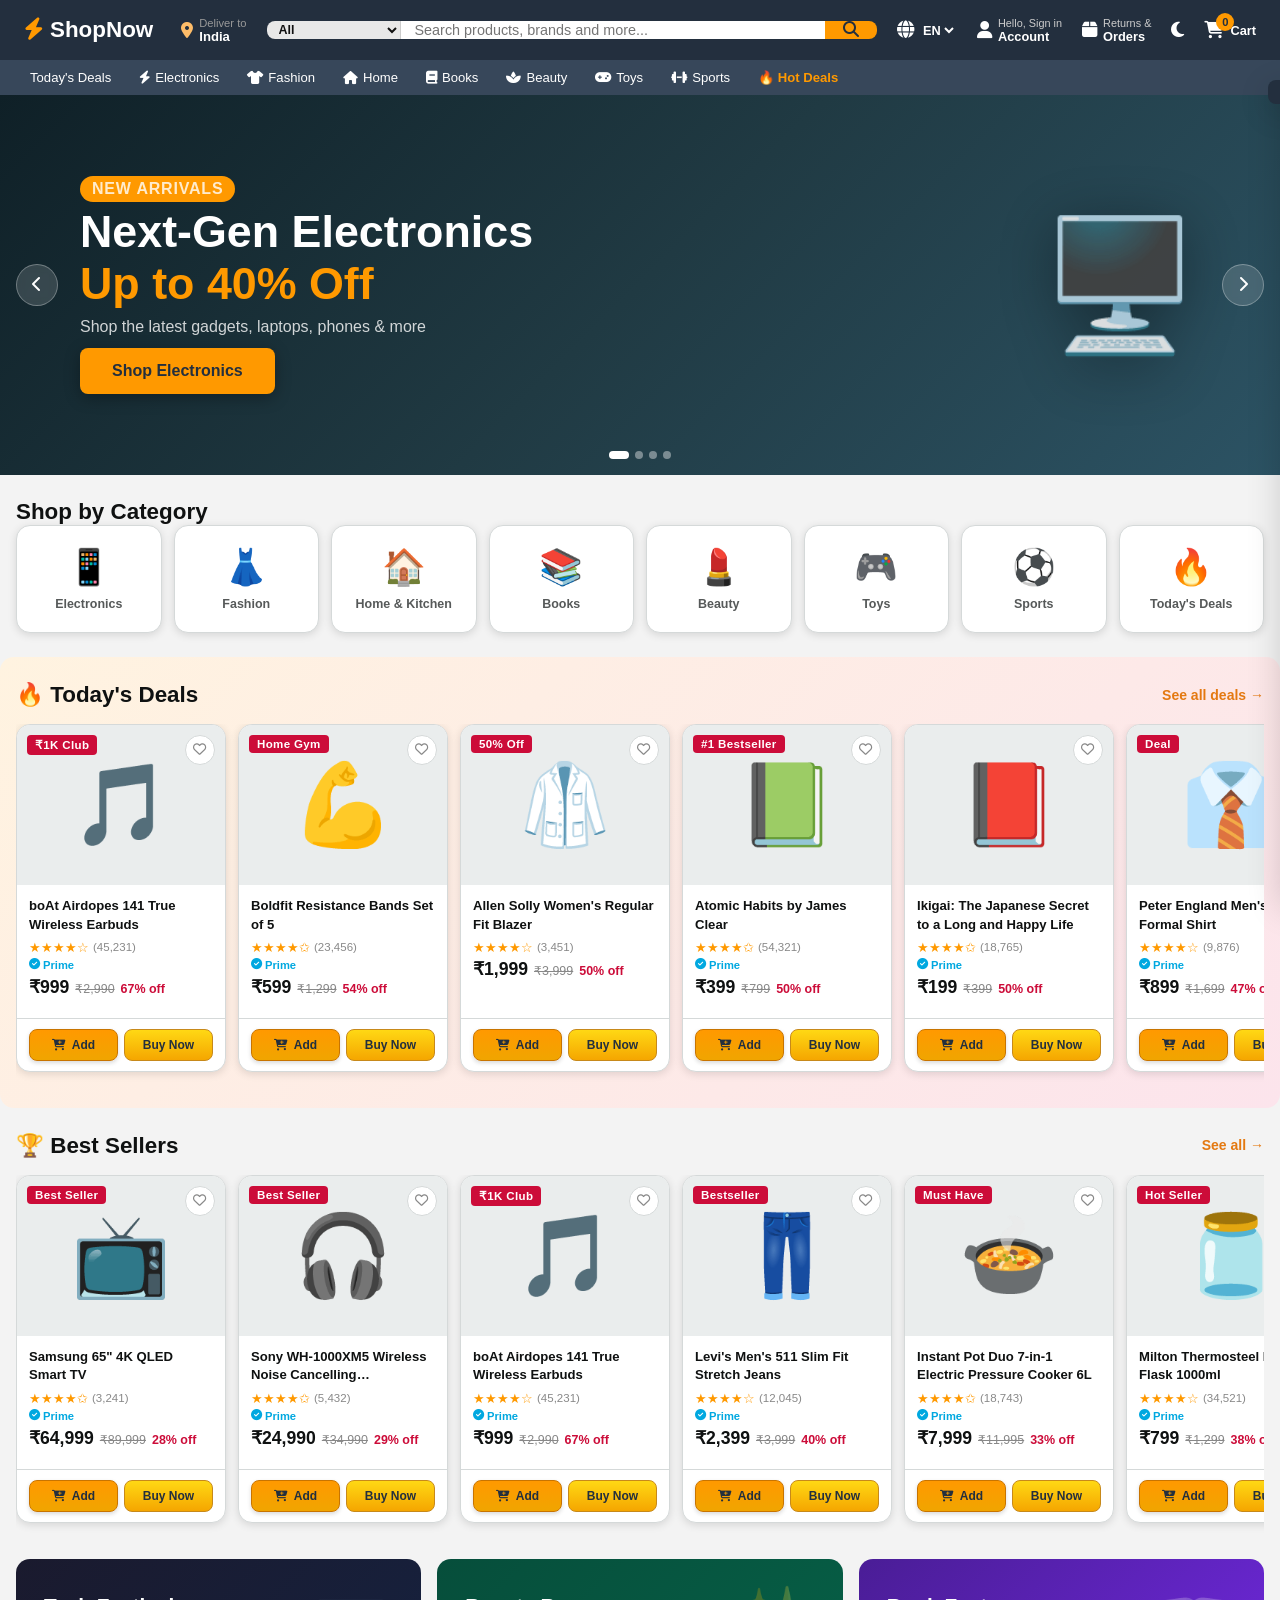
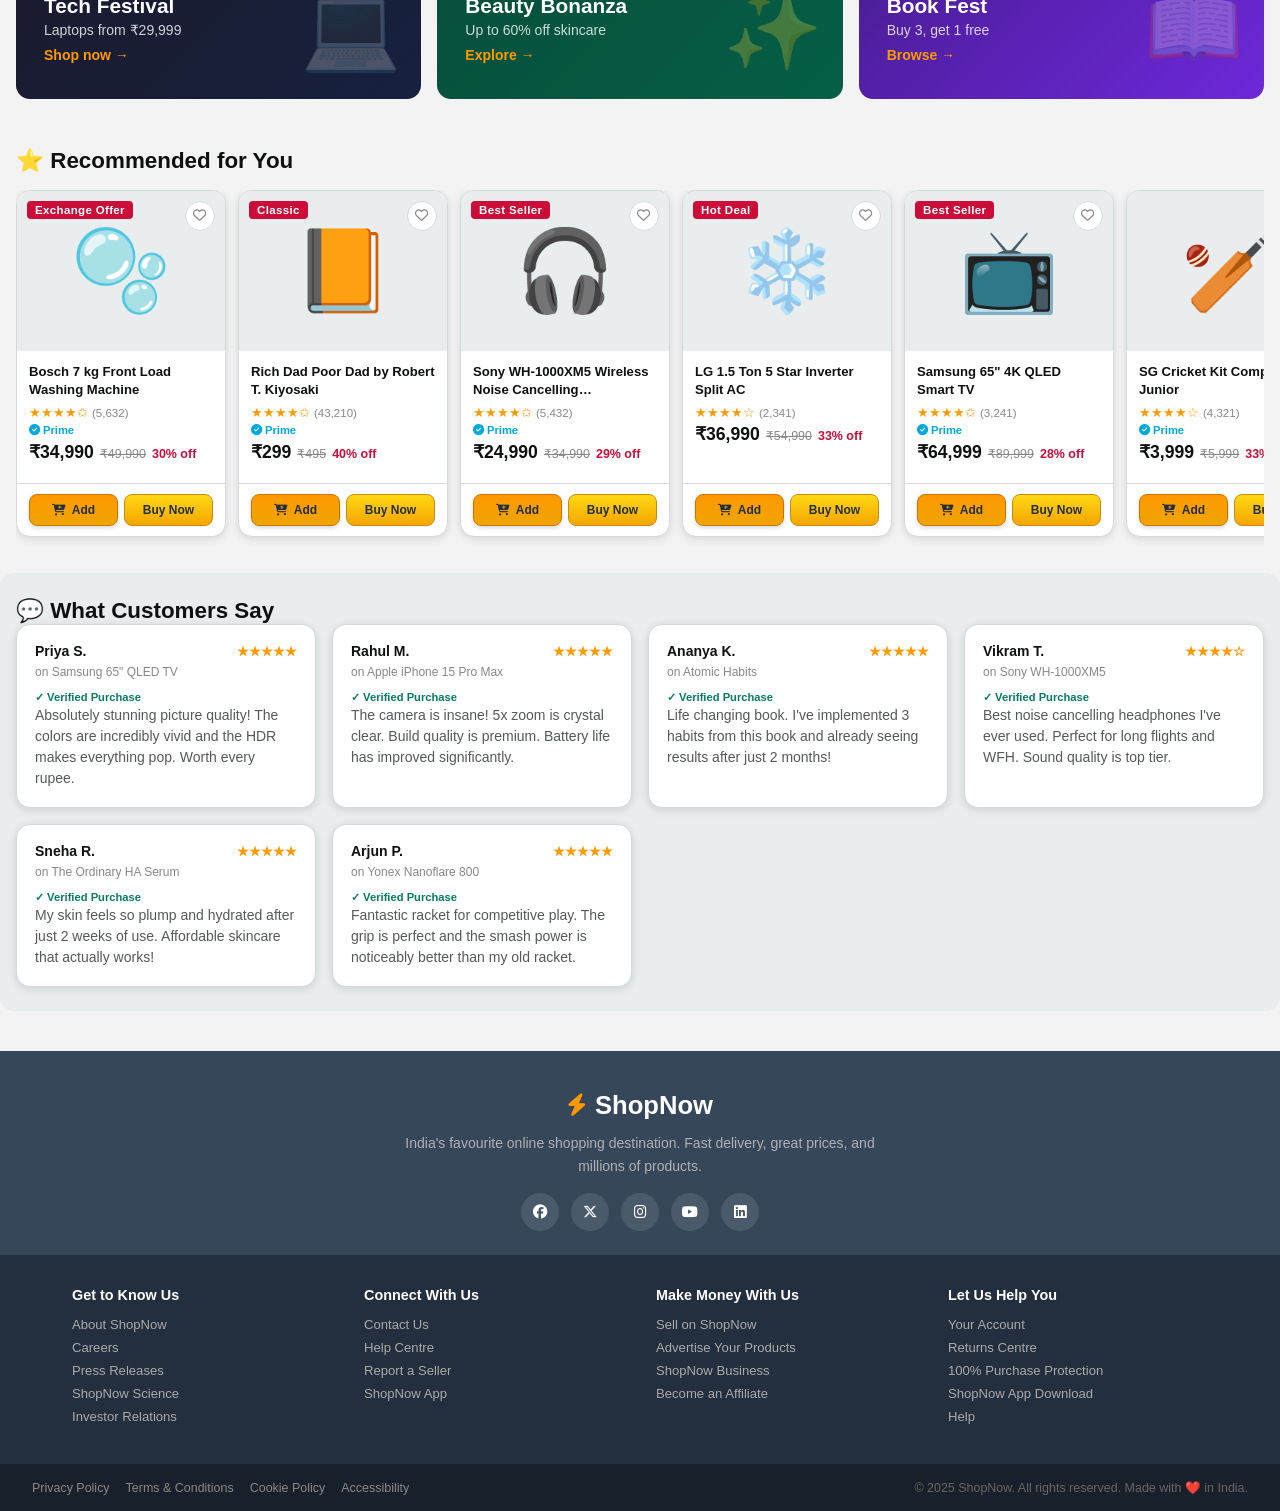
==== commit 4222697b: "Amazon Clone" ====
--- a/Project(Sem-II)/index.html
+++ b/Project(Sem-II)/index.html
@@ -4,7 +4,849 @@
   <meta charset="UTF-8" />
   <meta name="viewport" content="width=device-width, initial-scale=1.0" />
   <title>ShopNow – Deals. Delivered.</title>
-  <link rel="stylesheet" href="style.css" />
+  <style>
+/* ===== RESET & BASE ===== */
+*, *::before, *::after { box-sizing: border-box; margin: 0; padding: 0; }
+
+:root {
+  --primary: #f90;
+  --primary-dark: #e47911;
+  --primary-light: #fff3cd;
+  --secondary: #232f3e;
+  --secondary-light: #37475a;
+  --accent: #febd69;
+  --bg: #f3f3f3;
+  --bg2: #fff;
+  --bg3: #eaeded;
+  --text: #0f1111;
+  --text2: #565959;
+  --text3: #888;
+  --border: #d5d9d9;
+  --shadow: 0 2px 8px rgba(0,0,0,.12);
+  --shadow-lg: 0 8px 32px rgba(0,0,0,.16);
+  --radius: 8px;
+  --radius-lg: 14px;
+  --header-h: 60px;
+  --nav-h: 40px;
+  --font: 'DM Sans', sans-serif;
+  --font-display: 'Outfit', sans-serif;
+  --transition: .2s ease;
+  --star: #f90;
+  --deal-red: #cc0c39;
+  --success: #067d62;
+  --card-bg: #fff;
+}
+
+[data-theme="dark"] {
+  --bg: #111;
+  --bg2: #1a1a1a;
+  --bg3: #222;
+  --text: #e7e7e7;
+  --text2: #aaa;
+  --text3: #777;
+  --border: #333;
+  --card-bg: #1e1e1e;
+  --secondary: #1a2232;
+  --secondary-light: #243045;
+  --shadow: 0 2px 8px rgba(0,0,0,.5);
+  --shadow-lg: 0 8px 32px rgba(0,0,0,.6);
+}
+
+html { scroll-behavior: smooth; }
+body {
+  font-family: var(--font);
+  background: var(--bg);
+  color: var(--text);
+  min-height: 100vh;
+  transition: background var(--transition), color var(--transition);
+  overflow-x: hidden;
+}
+
+a { cursor: pointer; text-decoration: none; color: inherit; }
+button { cursor: pointer; font-family: var(--font); }
+input, select { font-family: var(--font); }
+img { max-width: 100%; display: block; }
+
+/* ===== SCROLLBAR ===== */
+::-webkit-scrollbar { width: 6px; }
+::-webkit-scrollbar-track { background: var(--bg3); }
+::-webkit-scrollbar-thumb { background: var(--border); border-radius: 4px; }
+::-webkit-scrollbar-thumb:hover { background: var(--text3); }
+
+/* ===== TOAST ===== */
+.toast {
+  position: fixed; top: 80px; right: 20px; z-index: 9999;
+  background: var(--secondary); color: #fff;
+  padding: 12px 20px; border-radius: var(--radius);
+  font-size: .875rem; font-weight: 500;
+  box-shadow: var(--shadow-lg);
+  transform: translateX(120%);
+  transition: transform .3s ease;
+  max-width: 320px;
+}
+.toast.show { transform: translateX(0); }
+.toast.success { background: var(--success); }
+.toast.error { background: #c0392b; }
+
+/* ===== MODALS ===== */
+.modal-overlay {
+  position: fixed; inset: 0; z-index: 1000;
+  background: rgba(0,0,0,.65);
+  display: flex; align-items: center; justify-content: center;
+  padding: 20px;
+  opacity: 0; pointer-events: none;
+  transition: opacity .25s ease;
+  backdrop-filter: blur(4px);
+}
+.modal-overlay.open { opacity: 1; pointer-events: all; }
+
+.modal {
+  background: var(--bg2);
+  border-radius: var(--radius-lg);
+  padding: 32px;
+  position: relative;
+  box-shadow: var(--shadow-lg);
+  width: 100%;
+  animation: slideUp .3s ease forwards;
+}
+
+@keyframes slideUp {
+  from { transform: translateY(30px); opacity: 0; }
+  to { transform: translateY(0); opacity: 1; }
+}
+
+.modal-close {
+  position: absolute; top: 14px; right: 14px;
+  background: var(--bg3); border: none; border-radius: 50%;
+  width: 32px; height: 32px; display: flex; align-items: center; justify-content: center;
+  color: var(--text2); font-size: .9rem;
+  transition: background var(--transition);
+}
+.modal-close:hover { background: var(--border); }
+
+/* AUTH MODAL */
+.auth-modal { max-width: 420px; }
+.auth-tabs { display: flex; gap: 0; margin-bottom: 28px; border-radius: var(--radius); overflow: hidden; border: 1px solid var(--border); }
+.auth-tab {
+  flex: 1; padding: 10px; border: none; background: var(--bg3);
+  color: var(--text2); font-weight: 600; font-family: var(--font-display);
+  transition: all var(--transition);
+}
+.auth-tab.active { background: var(--primary); color: var(--secondary); }
+.auth-form { display: none; }
+.auth-form.active { display: block; }
+.auth-form h2 { font-family: var(--font-display); font-size: 1.5rem; margin-bottom: 4px; }
+.auth-sub { color: var(--text2); font-size: .875rem; margin-bottom: 20px; }
+.demo-hint { text-align: center; font-size: .8rem; color: var(--text3); margin-top: 12px; }
+
+.form-group { margin-bottom: 14px; }
+.form-group label { display: block; font-size: .8rem; font-weight: 600; color: var(--text2); margin-bottom: 5px; text-transform: uppercase; letter-spacing: .04em; }
+.form-group input, .form-group select {
+  width: 100%; padding: 10px 14px;
+  border: 1.5px solid var(--border); border-radius: var(--radius);
+  background: var(--bg); color: var(--text); font-size: .9rem;
+  transition: border-color var(--transition);
+}
+.form-group input:focus, .form-group select:focus {
+  outline: none; border-color: var(--primary);
+  box-shadow: 0 0 0 3px rgba(249,144,0,.15);
+}
+.form-row { display: grid; grid-template-columns: repeat(auto-fit, minmax(120px,1fr)); gap: 12px; }
+
+/* PRODUCT MODAL */
+.product-modal { max-width: 860px; max-height: 90vh; overflow-y: auto; }
+.product-detail-grid {
+  display: grid; grid-template-columns: 1fr 1fr; gap: 32px;
+}
+.product-detail-img {
+  aspect-ratio: 1/1; display: flex; align-items: center; justify-content: center;
+  font-size: 8rem; background: var(--bg3); border-radius: var(--radius-lg);
+}
+.product-detail-info h2 { font-family: var(--font-display); font-size: 1.4rem; line-height: 1.3; margin-bottom: 10px; }
+.detail-price { font-size: 2rem; font-weight: 800; color: var(--deal-red); font-family: var(--font-display); }
+.detail-mrp { text-decoration: line-through; color: var(--text3); font-size: 1rem; margin-left: 8px; }
+.detail-discount { background: var(--deal-red); color: #fff; padding: 2px 8px; border-radius: 4px; font-size: .8rem; font-weight: 700; margin-left: 8px; }
+.detail-in-stock { color: var(--success); font-weight: 600; font-size: .9rem; margin: 8px 0; }
+.detail-desc { color: var(--text2); font-size: .9rem; line-height: 1.6; margin: 12px 0; }
+.detail-actions { display: flex; gap: 10px; flex-wrap: wrap; margin-top: 16px; }
+.qty-selector { display: flex; align-items: center; gap: 0; border: 1.5px solid var(--border); border-radius: var(--radius); overflow: hidden; }
+.qty-selector button { background: var(--bg3); border: none; width: 34px; height: 36px; font-size: 1.1rem; color: var(--text); transition: background var(--transition); }
+.qty-selector button:hover { background: var(--border); }
+.qty-selector span { padding: 0 14px; font-weight: 700; min-width: 40px; text-align: center; }
+
+.fbt-section { margin-top: 24px; padding-top: 20px; border-top: 1px solid var(--border); }
+.fbt-section h4 { font-size: .9rem; font-weight: 700; margin-bottom: 12px; color: var(--text2); }
+.fbt-items { display: flex; gap: 8px; flex-wrap: wrap; }
+.fbt-item {
+  display: flex; align-items: center; gap: 8px;
+  background: var(--bg3); padding: 8px 12px; border-radius: var(--radius);
+  font-size: .8rem; cursor: pointer;
+  transition: background var(--transition);
+}
+.fbt-item:hover { background: var(--border); }
+.fbt-item .fbt-emoji { font-size: 1.4rem; }
+
+.reviews-section-detail { margin-top: 24px; padding-top: 20px; border-top: 1px solid var(--border); }
+.reviews-section-detail h4 { font-size: .9rem; font-weight: 700; margin-bottom: 12px; color: var(--text2); }
+.review-card { background: var(--bg3); padding: 12px; border-radius: var(--radius); margin-bottom: 10px; }
+.review-card .reviewer { font-weight: 700; font-size: .85rem; }
+.review-card .review-text { font-size: .85rem; color: var(--text2); margin-top: 4px; }
+
+/* ORDER MODAL */
+.order-modal { max-width: 500px; text-align: center; }
+.order-success .order-icon { font-size: 4rem; color: var(--success); margin-bottom: 16px; animation: pop .4s ease; }
+@keyframes pop { 0%{transform:scale(0)} 80%{transform:scale(1.15)} 100%{transform:scale(1)} }
+.order-success h2 { font-family: var(--font-display); font-size: 1.8rem; margin-bottom: 8px; }
+.order-success p { color: var(--text2); margin-bottom: 20px; }
+#orderSummaryItems { text-align: left; margin: 16px 0; background: var(--bg3); border-radius: var(--radius); padding: 16px; max-height: 200px; overflow-y: auto; }
+.order-item-row { display: flex; justify-content: space-between; font-size: .875rem; padding: 4px 0; border-bottom: 1px solid var(--border); }
+.order-item-row:last-child { border: none; }
+
+/* ===== HEADER ===== */
+.site-header {
+  position: sticky; top: 0; z-index: 900;
+  background: var(--secondary);
+}
+
+.header-top {
+  display: flex; align-items: center; gap: 12px;
+  padding: 8px 16px; max-width: 1600px; margin: 0 auto;
+  min-height: var(--header-h);
+}
+
+/* Logo */
+.logo {
+  display: flex; align-items: center; gap: 6px;
+  text-decoration: none; color: #fff;
+  padding: 4px 8px; border-radius: var(--radius);
+  flex-shrink: 0;
+  transition: outline var(--transition);
+}
+.logo:hover { outline: 2px solid var(--primary); }
+.logo-icon { font-size: 1.4rem; color: var(--primary); }
+.logo-text { font-family: var(--font-display); font-size: 1.4rem; font-weight: 800; color: #fff; white-space: nowrap; }
+
+/* Delivery */
+.delivery-loc {
+  display: flex; align-items: center; gap: 6px;
+  color: #ccc; font-size: .75rem;
+  padding: 4px 8px; border-radius: var(--radius);
+  flex-shrink: 0; cursor: default;
+  transition: outline var(--transition);
+}
+.delivery-loc:hover { outline: 2px solid var(--primary); color: #fff; }
+.delivery-loc i { color: var(--accent); font-size: 1rem; }
+.delivery-loc div { display: flex; flex-direction: column; }
+.del-label { color: #999; font-size: .7rem; }
+.del-place { color: #fff; font-weight: 700; font-size: .82rem; }
+
+/* Search */
+.search-bar {
+  flex: 1; display: flex; align-items: stretch;
+  border-radius: var(--radius); overflow: hidden;
+  max-width: 820px; position: relative;
+  box-shadow: 0 0 0 2px transparent;
+  transition: box-shadow var(--transition);
+}
+.search-bar:focus-within { box-shadow: 0 0 0 2px var(--primary); }
+.search-cat {
+  background: #e8e8e8; border: none; padding: 0 8px;
+  font-size: .78rem; font-weight: 600; cursor: pointer;
+  border-right: 1px solid #ccc; color: #111;
+  min-width: 60px;
+}
+.search-bar input {
+  flex: 1; border: none; padding: 0 14px;
+  font-size: .9rem; background: #fff; color: #111;
+}
+.search-bar input:focus { outline: none; }
+.search-bar button {
+  background: var(--primary); border: none; padding: 0 18px;
+  color: var(--secondary); font-size: 1rem;
+  transition: background var(--transition);
+}
+.search-bar button:hover { background: var(--primary-dark); }
+
+.search-suggestions {
+  position: absolute; top: 100%; left: 0; right: 0;
+  background: var(--bg2); border-radius: 0 0 var(--radius) var(--radius);
+  box-shadow: var(--shadow-lg); z-index: 200;
+  display: none;
+}
+.search-suggestions.open { display: block; }
+.suggestion-item {
+  padding: 10px 16px; font-size: .875rem; cursor: pointer;
+  display: flex; align-items: center; gap: 10px;
+  color: var(--text); border-bottom: 1px solid var(--border);
+  transition: background var(--transition);
+}
+.suggestion-item:hover { background: var(--bg3); }
+.suggestion-item i { color: var(--text3); }
+
+/* Header Actions */
+.header-actions {
+  display: flex; align-items: center; gap: 4px;
+  flex-shrink: 0;
+}
+.action-item {
+  display: flex; align-items: center; gap: 6px;
+  color: #fff; padding: 6px 8px; border-radius: var(--radius);
+  cursor: pointer; transition: outline var(--transition);
+  white-space: nowrap; position: relative;
+}
+.action-item:hover { outline: 2px solid var(--primary); }
+.action-item i { font-size: 1.1rem; }
+.act-label { display: block; font-size: .68rem; color: #ccc; }
+.act-main { display: block; font-size: .8rem; font-weight: 700; }
+
+.lang-sel { gap: 4px; }
+.lang-sel select { background: transparent; border: none; color: #fff; font-weight: 700; font-size: .8rem; cursor: pointer; }
+
+.cart-wrap { position: relative; display: flex; }
+.cart-badge {
+  position: absolute; top: -8px; right: -10px;
+  background: var(--primary); color: var(--secondary);
+  font-size: .7rem; font-weight: 800; width: 18px; height: 18px;
+  border-radius: 50%; display: flex; align-items: center; justify-content: center;
+  font-family: var(--font-display);
+}
+
+.user-menu-wrap { position: relative; }
+.user-dropdown {
+  position: absolute; top: 110%; right: 0;
+  background: var(--bg2); border-radius: var(--radius);
+  box-shadow: var(--shadow-lg); padding: 8px 0;
+  min-width: 160px; z-index: 300;
+  display: none;
+  border: 1px solid var(--border);
+}
+.user-menu-wrap:hover .user-dropdown { display: block; }
+.user-dropdown a {
+  display: flex; align-items: center; gap: 8px;
+  padding: 10px 16px; font-size: .875rem; color: var(--text);
+  transition: background var(--transition);
+}
+.user-dropdown a:hover { background: var(--bg3); }
+
+/* Nav */
+.header-nav {
+  background: var(--secondary-light);
+  padding: 0 16px;
+}
+.nav-links {
+  display: flex; align-items: center; gap: 0;
+  max-width: 1600px; margin: 0 auto;
+  overflow-x: auto; scrollbar-width: none;
+}
+.nav-links::-webkit-scrollbar { display: none; }
+.nav-links a {
+  color: #fff; font-size: .82rem; font-weight: 500;
+  padding: 10px 14px; white-space: nowrap;
+  transition: background var(--transition);
+  display: flex; align-items: center; gap: 5px;
+}
+.nav-links a:hover { outline: 2px solid #fff; border-radius: 2px; }
+.deals-link { color: var(--primary) !important; font-weight: 700 !important; }
+.nav-hamburger { display: none; background: none; border: none; color: #fff; font-size: .82rem; font-weight: 700; padding: 10px 14px; }
+
+/* ===== CART SIDEBAR ===== */
+.cart-sidebar {
+  position: fixed; top: 0; right: -420px; width: 420px; height: 100vh;
+  background: var(--bg2); z-index: 800;
+  box-shadow: var(--shadow-lg);
+  transition: right .35s cubic-bezier(.4,0,.2,1);
+  display: flex; flex-direction: column;
+}
+.cart-sidebar.open { right: 0; }
+.cart-overlay {
+  position: fixed; inset: 0; z-index: 799;
+  background: rgba(0,0,0,.5);
+  display: none;
+  backdrop-filter: blur(2px);
+}
+.cart-overlay.open { display: block; }
+
+.cart-header {
+  display: flex; align-items: center; justify-content: space-between;
+  padding: 16px 20px; border-bottom: 2px solid var(--border);
+  background: var(--secondary);
+}
+.cart-header h3 { color: #fff; font-family: var(--font-display); font-size: 1.1rem; display: flex; align-items: center; gap: 8px; }
+.cart-header button { background: none; border: none; color: #ccc; font-size: 1.2rem; transition: color var(--transition); }
+.cart-header button:hover { color: #fff; }
+
+.cart-items { flex: 1; overflow-y: auto; padding: 16px; }
+.cart-empty { text-align: center; padding: 40px 20px; color: var(--text3); }
+.cart-empty .cart-empty-icon { font-size: 3rem; margin-bottom: 12px; }
+.cart-empty p { font-size: .9rem; margin-bottom: 16px; }
+
+.cart-item {
+  display: flex; gap: 12px; padding: 14px 0;
+  border-bottom: 1px solid var(--border);
+  animation: fadeIn .25s ease;
+}
+.cart-item-img { width: 64px; height: 64px; background: var(--bg3); border-radius: var(--radius); display: flex; align-items: center; justify-content: center; font-size: 2rem; flex-shrink: 0; }
+.cart-item-info { flex: 1; min-width: 0; }
+.cart-item-name { font-size: .82rem; font-weight: 600; line-height: 1.3; margin-bottom: 4px; display: -webkit-box; -webkit-line-clamp: 2; -webkit-box-orient: vertical; overflow: hidden; }
+.cart-item-price { font-size: 1rem; font-weight: 800; color: var(--deal-red); font-family: var(--font-display); }
+.cart-item-actions { display: flex; align-items: center; gap: 8px; margin-top: 6px; }
+.cart-qty { display: flex; align-items: center; gap: 0; border: 1px solid var(--border); border-radius: 4px; overflow: hidden; }
+.cart-qty button { background: var(--bg3); border: none; width: 26px; height: 26px; font-size: .9rem; color: var(--text); }
+.cart-qty span { padding: 0 8px; font-size: .8rem; font-weight: 700; }
+.cart-remove { background: none; border: none; color: var(--text3); font-size: .75rem; text-decoration: underline; cursor: pointer; }
+.cart-remove:hover { color: var(--deal-red); }
+.wishlist-btn { background: none; border: none; color: var(--text3); font-size: .75rem; cursor: pointer; }
+.wishlist-btn:hover { color: #e83e8c; }
+
+.cart-footer { padding: 16px; border-top: 1px solid var(--border); background: var(--bg3); }
+.cart-total { display: flex; justify-content: space-between; align-items: center; margin-bottom: 12px; }
+.cart-total span:first-child { font-size: .9rem; color: var(--text2); }
+.cart-total span:last-child { font-size: 1.3rem; font-weight: 800; font-family: var(--font-display); }
+.cart-footer-btns { display: flex; flex-direction: column; gap: 8px; }
+
+/* ===== BUTTONS ===== */
+.btn-primary {
+  background: linear-gradient(180deg, var(--primary) 0%, #f0a500 100%);
+  border: 1px solid #c87400; color: var(--secondary);
+  padding: 10px 20px; border-radius: 8px; font-weight: 700;
+  font-size: .875rem; font-family: var(--font-display);
+  transition: all var(--transition); display: inline-flex; align-items: center; justify-content: center; gap: 6px;
+  box-shadow: 0 2px 4px rgba(0,0,0,.15);
+}
+.btn-primary:hover { background: linear-gradient(180deg, #ffaa00 0%, var(--primary-dark) 100%); transform: translateY(-1px); box-shadow: 0 4px 12px rgba(249,144,0,.3); }
+.btn-primary.full { width: 100%; }
+
+.btn-secondary {
+  background: linear-gradient(180deg, #ffd814 0%, #f5a600 100%);
+  border: 1px solid #c7891a; color: var(--secondary);
+  padding: 10px 20px; border-radius: 8px; font-weight: 700;
+  font-size: .875rem; font-family: var(--font-display);
+  transition: all var(--transition); display: inline-flex; align-items: center; justify-content: center; gap: 6px;
+}
+.btn-secondary:hover { background: linear-gradient(180deg, #ffe44a 0%, #f5a600 100%); transform: translateY(-1px); }
+
+.btn-outline {
+  background: transparent; border: 1.5px solid var(--border); color: var(--text);
+  padding: 10px 20px; border-radius: 8px; font-weight: 600;
+  font-size: .875rem; font-family: var(--font-display);
+  transition: all var(--transition); display: inline-flex; align-items: center; justify-content: center; gap: 6px;
+}
+.btn-outline:hover { border-color: var(--primary); color: var(--primary-dark); }
+.btn-outline.full { width: 100%; }
+
+.btn-hero {
+  background: var(--primary); color: var(--secondary);
+  border: none; padding: 14px 32px; border-radius: 8px;
+  font-weight: 800; font-size: 1rem; font-family: var(--font-display);
+  cursor: pointer; transition: all var(--transition);
+  box-shadow: 0 4px 16px rgba(0,0,0,.3);
+  margin-top: 8px;
+}
+.btn-hero:hover { background: var(--primary-dark); transform: translateY(-2px); box-shadow: 0 8px 24px rgba(0,0,0,.4); }
+
+/* ===== HERO SLIDER ===== */
+.hero-slider {
+  position: relative; overflow: hidden;
+  height: 380px;
+}
+.hero-slide {
+  position: absolute; inset: 0;
+  display: flex; align-items: center; justify-content: space-between;
+  padding: 40px 80px;
+  opacity: 0; transform: translateX(60px);
+  transition: all .5s cubic-bezier(.4,0,.2,1);
+}
+.hero-slide.active { opacity: 1; transform: translateX(0); }
+.slide-content { max-width: 520px; z-index: 2; }
+.slide-tag {
+  display: inline-block; background: var(--primary); color: var(--secondary);
+  padding: 4px 12px; border-radius: 20px; font-size: .78rem; font-weight: 800;
+  letter-spacing: .05em; text-transform: uppercase; margin-bottom: 12px;
+}
+.slide-content h1 { font-family: var(--font-display); font-size: 2.8rem; font-weight: 800; color: #fff; line-height: 1.15; margin-bottom: 8px; }
+.slide-content h1 span { color: var(--primary); }
+.slide-content p { color: rgba(255,255,255,.8); font-size: 1rem; margin-bottom: 4px; }
+.slide-img { font-size: 8rem; opacity: .9; flex-shrink: 0; filter: drop-shadow(0 10px 30px rgba(0,0,0,.4)); animation: float 3s ease-in-out infinite; }
+@keyframes float { 0%,100%{transform:translateY(0)} 50%{transform:translateY(-12px)} }
+
+.slide-prev, .slide-next {
+  position: absolute; top: 50%; transform: translateY(-50%);
+  background: rgba(255,255,255,.15); backdrop-filter: blur(4px);
+  border: 1px solid rgba(255,255,255,.3); color: #fff;
+  width: 42px; height: 42px; border-radius: 50%; font-size: 1rem;
+  z-index: 10; transition: background var(--transition);
+}
+.slide-prev:hover, .slide-next:hover { background: rgba(255,255,255,.3); }
+.slide-prev { left: 16px; }
+.slide-next { right: 16px; }
+.slide-dots { position: absolute; bottom: 16px; left: 50%; transform: translateX(-50%); display: flex; gap: 6px; z-index: 10; }
+.dot { width: 8px; height: 8px; border-radius: 50%; background: rgba(255,255,255,.4); cursor: pointer; transition: all var(--transition); }
+.dot.active { background: #fff; width: 20px; border-radius: 4px; }
+
+/* ===== SECTIONS ===== */
+.section { padding: 24px 16px; max-width: 1600px; margin: 0 auto; }
+.section-header { display: flex; align-items: center; justify-content: space-between; margin-bottom: 16px; }
+.section-title { font-family: var(--font-display); font-size: 1.4rem; font-weight: 800; color: var(--text); }
+.see-all { color: var(--primary-dark); font-size: .875rem; font-weight: 600; transition: color var(--transition); }
+.see-all:hover { color: var(--primary); text-decoration: underline; }
+
+/* CATEGORY GRID */
+.category-grid {
+  display: grid;
+  grid-template-columns: repeat(8, 1fr);
+  gap: 12px;
+}
+.cat-card {
+  background: var(--card-bg); border-radius: var(--radius-lg);
+  padding: 20px 10px; text-align: center; cursor: pointer;
+  box-shadow: var(--shadow); border: 1px solid var(--border);
+  transition: all .25s ease;
+  display: flex; flex-direction: column; align-items: center; gap: 8px;
+}
+.cat-card:hover { transform: translateY(-4px); box-shadow: var(--shadow-lg); border-color: var(--primary); }
+.cat-emoji { font-size: 2.2rem; }
+.cat-card span { font-size: .78rem; font-weight: 700; color: var(--text2); line-height: 1.3; }
+
+/* PRODUCTS ROW */
+.products-row {
+  display: flex; gap: 12px; overflow-x: auto; padding-bottom: 12px;
+  scrollbar-width: thin;
+}
+.products-row .product-card { flex: 0 0 210px; }
+
+/* PRODUCTS GRID */
+.products-grid {
+  display: grid;
+  grid-template-columns: repeat(auto-fill, minmax(210px, 1fr));
+  gap: 16px;
+}
+
+/* PRODUCT CARD */
+.product-card {
+  background: var(--card-bg); border-radius: var(--radius-lg);
+  border: 1px solid var(--border); overflow: hidden;
+  box-shadow: var(--shadow);
+  transition: all .25s ease; cursor: pointer;
+  display: flex; flex-direction: column;
+  position: relative;
+}
+.product-card:hover { transform: translateY(-4px); box-shadow: var(--shadow-lg); border-color: var(--primary); }
+
+.product-badge {
+  position: absolute; top: 10px; left: 10px; z-index: 2;
+  background: var(--deal-red); color: #fff;
+  padding: 3px 8px; border-radius: 4px; font-size: .72rem; font-weight: 800;
+  letter-spacing: .03em;
+}
+
+.wishlist-toggle {
+  position: absolute; top: 10px; right: 10px; z-index: 2;
+  background: var(--bg2); border: 1px solid var(--border);
+  width: 30px; height: 30px; border-radius: 50%;
+  display: flex; align-items: center; justify-content: center;
+  cursor: pointer; font-size: .85rem; color: var(--text3);
+  transition: all var(--transition);
+}
+.wishlist-toggle:hover, .wishlist-toggle.active { color: #e83e8c; border-color: #e83e8c; }
+.wishlist-toggle.active { background: #fff0f5; }
+
+.product-img {
+  height: 160px; display: flex; align-items: center; justify-content: center;
+  background: var(--bg3); font-size: 5rem; padding: 16px;
+  transition: transform .3s ease;
+}
+.product-card:hover .product-img { transform: scale(1.05); }
+
+.product-info { padding: 12px; flex: 1; display: flex; flex-direction: column; }
+.product-name {
+  font-size: .82rem; font-weight: 600; line-height: 1.4;
+  display: -webkit-box; -webkit-line-clamp: 2; -webkit-box-orient: vertical; overflow: hidden;
+  margin-bottom: 6px; color: var(--text);
+}
+.product-rating { display: flex; align-items: center; gap: 4px; margin-bottom: 4px; }
+.stars { color: var(--star); font-size: .8rem; }
+.rating-count { color: var(--text3); font-size: .72rem; }
+.product-price { display: flex; align-items: baseline; gap: 6px; flex-wrap: wrap; margin-bottom: 8px; }
+.price-current { font-size: 1.1rem; font-weight: 800; font-family: var(--font-display); color: var(--text); }
+.price-mrp { text-decoration: line-through; color: var(--text3); font-size: .78rem; }
+.price-discount { color: var(--deal-red); font-size: .78rem; font-weight: 700; }
+.prime-badge { display: inline-flex; align-items: center; gap: 3px; font-size: .7rem; color: #00a8e0; font-weight: 700; margin-bottom: 6px; }
+
+.product-card-actions { display: flex; gap: 6px; padding: 10px 12px; border-top: 1px solid var(--border); margin-top: auto; }
+.product-card-actions .btn-primary, .product-card-actions .btn-secondary { flex: 1; padding: 8px 6px; font-size: .75rem; }
+
+/* DEALS SECTION */
+.deals-section { background: linear-gradient(135deg, #fff3e0 0%, #fce4ec 100%); border-radius: var(--radius-lg); }
+[data-theme="dark"] .deals-section { background: linear-gradient(135deg, #2a1a00 0%, #2a0010 100%); }
+
+.deals-hero {
+  background: linear-gradient(135deg, #cc0c39 0%, #f43f5e 100%);
+  color: #fff; text-align: center; padding: 48px 20px;
+}
+.deals-hero h1 { font-family: var(--font-display); font-size: 2.4rem; font-weight: 800; margin-bottom: 8px; }
+.deals-hero p { opacity: .9; font-size: 1rem; }
+
+.deal-timer {
+  display: inline-flex; align-items: center; gap: 4px;
+  background: rgba(0,0,0,.2); padding: 4px 12px; border-radius: 20px;
+  font-size: .8rem; font-weight: 600; margin-top: 12px;
+}
+
+/* PROMO BANNERS */
+.promo-banners {
+  display: grid; grid-template-columns: repeat(3, 1fr);
+  gap: 16px; padding: 0 16px 24px; max-width: 1600px; margin: 0 auto;
+}
+.promo-card {
+  background: linear-gradient(135deg, #1a1a2e 0%, #16213e 100%);
+  border-radius: var(--radius-lg); padding: 28px; cursor: pointer;
+  position: relative; overflow: hidden; min-height: 140px;
+  display: flex; align-items: center;
+  transition: transform .25s ease, box-shadow .25s ease;
+}
+.promo-card:hover { transform: translateY(-4px); box-shadow: var(--shadow-lg); }
+.promo-green { background: linear-gradient(135deg, #064e3b 0%, #065f46 100%); }
+.promo-purple { background: linear-gradient(135deg, #4a1d96 0%, #6d28d9 100%); }
+.promo-text h3 { font-family: var(--font-display); font-size: 1.3rem; font-weight: 800; color: #fff; margin-bottom: 4px; }
+.promo-text p { color: rgba(255,255,255,.8); font-size: .875rem; margin-bottom: 8px; }
+.promo-text span { color: var(--primary); font-weight: 700; font-size: .875rem; }
+.promo-bg { position: absolute; right: 20px; top: 50%; transform: translateY(-50%); font-size: 5rem; opacity: .25; }
+
+/* REVIEWS GRID */
+.reviews-section { background: var(--bg3); border-radius: var(--radius-lg); }
+.reviews-grid { display: grid; grid-template-columns: repeat(auto-fill, minmax(280px, 1fr)); gap: 16px; }
+.review-tile {
+  background: var(--card-bg); border-radius: var(--radius-lg);
+  padding: 18px; box-shadow: var(--shadow); border: 1px solid var(--border);
+}
+.review-tile .reviewer-name { font-weight: 700; font-size: .875rem; display: flex; align-items: center; justify-content: space-between; margin-bottom: 6px; }
+.review-tile .review-product { color: var(--text3); font-size: .75rem; margin-bottom: 8px; }
+.review-tile .review-body { font-size: .875rem; color: var(--text2); line-height: 1.5; }
+.verified { font-size: .7rem; color: var(--success); font-weight: 600; }
+
+/* EMPTY STATE */
+.empty-state {
+  text-align: center; padding: 60px 20px;
+  display: flex; flex-direction: column; align-items: center;
+}
+.empty-icon { font-size: 4rem; margin-bottom: 16px; }
+.empty-state h3 { font-family: var(--font-display); font-size: 1.4rem; margin-bottom: 8px; }
+.empty-state p { color: var(--text2); margin-bottom: 20px; }
+
+/* ===== SEARCH PAGE ===== */
+.search-page-layout { display: flex; gap: 20px; max-width: 1600px; margin: 0 auto; padding: 20px 16px; }
+.filter-sidebar {
+  width: 240px; flex-shrink: 0;
+  background: var(--card-bg); border-radius: var(--radius-lg);
+  padding: 20px; box-shadow: var(--shadow);
+  border: 1px solid var(--border); height: fit-content;
+  position: sticky; top: calc(var(--header-h) + var(--nav-h) + 12px);
+}
+.filter-sidebar h3 { font-family: var(--font-display); font-size: 1.1rem; font-weight: 800; margin-bottom: 16px; padding-bottom: 12px; border-bottom: 2px solid var(--border); }
+.filter-group { margin-bottom: 20px; }
+.filter-label { font-size: .75rem; font-weight: 800; color: var(--text3); text-transform: uppercase; letter-spacing: .05em; display: block; margin-bottom: 8px; }
+.filter-cat-item {
+  display: flex; align-items: center; gap: 8px;
+  padding: 6px 8px; border-radius: 6px; cursor: pointer; font-size: .875rem;
+  transition: background var(--transition);
+}
+.filter-cat-item:hover { background: var(--bg3); }
+.filter-cat-item input { accent-color: var(--primary); }
+.price-inputs { display: flex; align-items: center; gap: 8px; }
+.price-inputs input { flex: 1; width: 0; }
+.price-inputs span { color: var(--text3); }
+.filter-group select { width: 100%; }
+
+.search-results { flex: 1; min-width: 0; }
+.search-info { padding: 10px 0 16px; font-size: .875rem; color: var(--text2); border-bottom: 1px solid var(--border); margin-bottom: 16px; }
+.search-info strong { color: var(--text); }
+
+/* ===== CHECKOUT PAGE ===== */
+.checkout-layout { display: flex; gap: 24px; max-width: 1200px; margin: 0 auto; padding: 24px 16px; }
+.checkout-main { flex: 1; }
+.checkout-title { font-family: var(--font-display); font-size: 1.4rem; font-weight: 800; margin-bottom: 24px; display: flex; align-items: center; gap: 8px; }
+.checkout-title i { color: var(--success); }
+
+.checkout-steps { display: flex; align-items: center; margin-bottom: 28px; }
+.step {
+  display: flex; align-items: center; gap: 8px;
+  font-size: .875rem; font-weight: 600; color: var(--text3);
+}
+.step span {
+  width: 28px; height: 28px; border-radius: 50%;
+  background: var(--bg3); display: flex; align-items: center; justify-content: center;
+  font-size: .8rem; font-weight: 800; transition: all var(--transition);
+}
+.step.active { color: var(--text); }
+.step.active span { background: var(--primary); color: var(--secondary); }
+.step.done span { background: var(--success); color: #fff; }
+.step-line { flex: 1; height: 2px; background: var(--border); margin: 0 12px; }
+
+.checkout-step { display: none; }
+.checkout-step.active { display: block; }
+.checkout-step h3 { font-family: var(--font-display); font-size: 1.1rem; font-weight: 800; margin-bottom: 20px; }
+
+.payment-options { display: flex; flex-direction: column; gap: 10px; margin-bottom: 20px; }
+.payment-opt { cursor: pointer; }
+.payment-opt input { display: none; }
+.payment-card {
+  display: flex; align-items: center; gap: 14px;
+  padding: 14px 16px; border: 1.5px solid var(--border);
+  border-radius: var(--radius); transition: border-color var(--transition);
+}
+.payment-opt input:checked + .payment-card { border-color: var(--primary); background: var(--primary-light); }
+.payment-card i { font-size: 1.5rem; color: var(--primary-dark); width: 28px; }
+.payment-card strong { display: block; font-size: .9rem; }
+.payment-card span { font-size: .78rem; color: var(--text3); }
+.card-fields { margin-bottom: 20px; background: var(--bg3); padding: 16px; border-radius: var(--radius); }
+
+.checkout-nav { display: flex; gap: 12px; margin-top: 20px; }
+.btn-order { font-size: 1rem; padding: 14px 28px; }
+
+.checkout-sidebar { width: 300px; flex-shrink: 0; }
+.order-summary-box {
+  background: var(--card-bg); border-radius: var(--radius-lg);
+  padding: 20px; box-shadow: var(--shadow);
+  border: 1px solid var(--border);
+  position: sticky; top: calc(var(--header-h) + var(--nav-h) + 12px);
+}
+.order-summary-box h3 { font-family: var(--font-display); font-size: 1rem; font-weight: 800; margin-bottom: 16px; padding-bottom: 12px; border-bottom: 2px solid var(--border); }
+.summary-row { display: flex; justify-content: space-between; font-size: .875rem; padding: 6px 0; border-bottom: 1px solid var(--border); }
+.summary-row:last-child { border: none; font-weight: 800; font-size: 1rem; }
+.summary-row.total { border-top: 2px solid var(--border); margin-top: 4px; padding-top: 12px; }
+.summary-row.savings { color: var(--success); font-weight: 600; }
+
+.review-item-row { display: flex; align-items: center; gap: 10px; padding: 10px 0; border-bottom: 1px solid var(--border); }
+.review-item-row:last-child { border: none; }
+.review-item-img { width: 48px; height: 48px; background: var(--bg3); border-radius: 6px; display: flex; align-items: center; justify-content: center; font-size: 1.8rem; flex-shrink: 0; }
+.review-item-info { flex: 1; min-width: 0; }
+.review-item-name { font-size: .8rem; font-weight: 600; display: -webkit-box; -webkit-line-clamp: 2; -webkit-box-orient: vertical; overflow: hidden; }
+.review-item-price { font-size: .875rem; font-weight: 800; color: var(--deal-red); font-family: var(--font-display); }
+
+/* ORDERS PAGE */
+.page-header { max-width: 1600px; margin: 0 auto; padding: 20px 16px 0; }
+.page-header h2 { font-family: var(--font-display); font-size: 1.6rem; font-weight: 800; display: flex; align-items: center; gap: 10px; }
+#ordersList { max-width: 1600px; margin: 0 auto; padding: 16px; }
+.order-card {
+  background: var(--card-bg); border: 1px solid var(--border);
+  border-radius: var(--radius-lg); padding: 20px; margin-bottom: 14px;
+  box-shadow: var(--shadow);
+}
+.order-card-header { display: flex; align-items: center; justify-content: space-between; margin-bottom: 14px; padding-bottom: 10px; border-bottom: 1px solid var(--border); }
+.order-id { font-family: var(--font-display); font-weight: 800; font-size: .9rem; }
+.order-date { color: var(--text3); font-size: .8rem; }
+.order-status {
+  padding: 4px 12px; border-radius: 20px; font-size: .78rem; font-weight: 700;
+  background: #e6f4ea; color: var(--success);
+}
+.order-card-items { display: flex; gap: 10px; flex-wrap: wrap; }
+.order-card-item { display: flex; align-items: center; gap: 8px; background: var(--bg3); padding: 8px 12px; border-radius: var(--radius); font-size: .8rem; }
+
+/* WISHLIST PAGE */
+#wishlistGrid, #wishlistEmpty { max-width: 1600px; margin: 0 auto; padding: 16px; }
+
+/* ===== FOOTER ===== */
+.site-footer {
+  background: var(--secondary); color: #ccc; margin-top: 40px;
+}
+.footer-top {
+  background: var(--secondary-light); padding: 40px 32px 24px;
+  display: flex; flex-direction: column; align-items: center; text-align: center; gap: 12px;
+}
+.footer-logo { display: flex; align-items: center; gap: 8px; color: #fff; font-family: var(--font-display); font-size: 1.6rem; font-weight: 800; }
+.footer-top > p { max-width: 500px; font-size: .875rem; line-height: 1.6; opacity: .8; }
+.social-links { display: flex; gap: 12px; margin-top: 4px; }
+.social-links a {
+  width: 38px; height: 38px; border-radius: 50%;
+  background: rgba(255,255,255,.1); display: flex; align-items: center; justify-content: center;
+  color: #fff; font-size: .9rem; transition: all var(--transition);
+}
+.social-links a:hover { background: var(--primary); color: var(--secondary); transform: translateY(-3px); }
+
+.footer-grid { display: grid; grid-template-columns: repeat(4, 1fr); gap: 32px; padding: 32px; max-width: 1200px; margin: 0 auto; }
+.footer-col h4 { color: #fff; font-size: .9rem; font-weight: 700; margin-bottom: 14px; font-family: var(--font-display); }
+.footer-col a { display: block; font-size: .82rem; color: #aaa; margin-bottom: 8px; transition: color var(--transition); }
+.footer-col a:hover { color: #fff; text-decoration: underline; }
+
+.footer-bottom {
+  background: rgba(0,0,0,.3); padding: 16px 32px;
+  display: flex; align-items: center; justify-content: space-between; flex-wrap: gap;
+}
+.footer-legal { display: flex; gap: 16px; flex-wrap: wrap; }
+.footer-legal a { font-size: .78rem; color: #888; transition: color var(--transition); }
+.footer-legal a:hover { color: #fff; }
+.footer-copy { font-size: .78rem; color: #666; }
+
+/* BACK TO TOP */
+.back-to-top {
+  position: fixed; bottom: 24px; right: 24px;
+  background: var(--primary); color: var(--secondary);
+  border: none; width: 44px; height: 44px; border-radius: 50%;
+  font-size: 1rem; box-shadow: var(--shadow-lg);
+  display: none; align-items: center; justify-content: center;
+  z-index: 500; transition: all var(--transition);
+}
+.back-to-top.visible { display: flex; }
+.back-to-top:hover { background: var(--primary-dark); transform: translateY(-3px); }
+
+/* PAGES */
+.page { display: none; }
+.page.active { display: block; }
+
+/* ANIMATIONS */
+@keyframes fadeIn { from { opacity: 0; transform: translateY(8px); } to { opacity: 1; transform: translateY(0); } }
+.animate-in { animation: fadeIn .4s ease forwards; }
+
+/* DARK MODE TOGGLE */
+.dark-toggle { padding: 8px !important; }
+.dark-toggle i { font-size: 1.1rem; }
+
+/* ===== RESPONSIVE ===== */
+@media (max-width: 1200px) {
+  .category-grid { grid-template-columns: repeat(4, 1fr); }
+  .promo-banners { grid-template-columns: 1fr 1fr; }
+  .footer-grid { grid-template-columns: repeat(2, 1fr); }
+}
+
+@media (max-width: 900px) {
+  .header-top { flex-wrap: wrap; gap: 8px; }
+  .search-bar { order: 3; width: 100%; flex-basis: 100%; }
+  .delivery-loc { display: none; }
+  .action-item div { display: none; }
+  .action-item { padding: 8px; }
+  .hero-slide { padding: 28px 32px; }
+  .slide-content h1 { font-size: 2rem; }
+  .slide-img { font-size: 5rem; }
+  .checkout-layout { flex-direction: column; }
+  .checkout-sidebar { width: 100%; }
+  .search-page-layout { flex-direction: column; }
+  .filter-sidebar { width: 100%; position: static; }
+}
+
+@media (max-width: 640px) {
+  .nav-hamburger { display: flex; align-items: center; }
+  .nav-links { display: none; flex-direction: column; position: absolute; top: 100%; left: 0; right: 0; background: var(--secondary-light); z-index: 800; padding: 8px 0; box-shadow: var(--shadow-lg); }
+  .nav-links.open { display: flex; }
+  .nav-links a { padding: 12px 20px; border-bottom: 1px solid rgba(255,255,255,.1); }
+  .header-nav { position: relative; }
+  .hero-slider { height: 280px; }
+  .hero-slide { padding: 20px; flex-direction: column; text-align: center; justify-content: center; }
+  .slide-img { font-size: 3.5rem; }
+  .slide-content h1 { font-size: 1.5rem; }
+  .category-grid { grid-template-columns: repeat(4, 1fr); }
+  .promo-banners { grid-template-columns: 1fr; }
+  .product-detail-grid { grid-template-columns: 1fr; }
+  .footer-grid { grid-template-columns: 1fr 1fr; gap: 20px; padding: 20px; }
+  .footer-bottom { flex-direction: column; gap: 12px; text-align: center; }
+  .cart-sidebar { width: 100%; right: -100%; }
+}
+
+@media (max-width: 400px) {
+  .category-grid { grid-template-columns: repeat(3, 1fr); }
+  .logo-text { font-size: 1.2rem; }
+}
+
+</style>
   <link href="https://fonts.googleapis.com/css2?family=Outfit:wght@300;400;500;600;700;800&family=DM+Sans:ital,wght@0,400;0,500;0,700;1,400&display=swap" rel="stylesheet" />
   <link rel="stylesheet" href="https://cdnjs.cloudflare.com/ajax/libs/font-awesome/6.5.0/css/all.min.css" />
 </head>
@@ -648,6 +1490,857 @@
   <i class="fas fa-arrow-up"></i>
 </button>
 
-<script src="script.js"></script>
+<script>
+// ===== DATA =====
+const PRODUCTS = [
+  // Electronics
+  { id:1, name:"Samsung 65\" 4K QLED Smart TV", category:"electronics", price:64999, mrp:89999, discount:28, rating:4.6, reviews:3241, emoji:"📺", prime:true, tag:"Best Seller", desc:"Experience stunning 4K resolution with Quantum Dot technology, HDR10+ and Dolby Atmos. Smart OS with Netflix, Prime Video built-in." },
+  { id:2, name:"Apple iPhone 15 Pro Max 256GB Natural Titanium", category:"electronics", price:134900, mrp:154900, discount:13, rating:4.8, reviews:8754, emoji:"📱", prime:true, tag:"Deal of the Day", desc:"A17 Pro chip, titanium design, 48MP main camera with 5x optical zoom, Action button and USB-C connectivity." },
+  { id:3, name:'Dell XPS 15 Laptop Core i7 32GB 1TB SSD', category:"electronics", price:129990, mrp:159990, discount:19, rating:4.5, reviews:1876, emoji:"💻", prime:true, tag:"Editor's Choice", desc:"15.6\" OLED display, 12th Gen Intel Core i7, 32GB RAM, 1TB NVMe SSD, NVIDIA RTX 3050Ti, Windows 11." },
+  { id:4, name:"Sony WH-1000XM5 Wireless Noise Cancelling Headphones", category:"electronics", price:24990, mrp:34990, discount:29, rating:4.7, reviews:5432, emoji:"🎧", prime:true, tag:"Best Seller", desc:"Industry-leading noise cancellation, 30hr battery, LDAC Hi-Res Audio, Multipoint Bluetooth connection." },
+  { id:5, name:"Canon EOS R50 Mirrorless Camera with 18-45mm Lens", category:"electronics", price:69999, mrp:82995, discount:16, rating:4.6, reviews:987, emoji:"📷", prime:true, desc:"24.2MP APS-C sensor, 4K video, Dual Pixel CMOS AF II, built-in Wi-Fi & Bluetooth, ideal for creators." },
+  { id:6, name:"LG 1.5 Ton 5 Star Inverter Split AC", category:"electronics", price:36990, mrp:54990, discount:33, rating:4.4, reviews:2341, emoji:"❄️", prime:false, tag:"Hot Deal", desc:"Dual Inverter Compressor, 5-star energy rating, HD Filter, Ocean Black Protection, convertible 4-in-1 cooling." },
+  { id:7, name:"iPad Air 5th Gen 256GB WiFi Space Grey", category:"electronics", price:76900, mrp:83900, discount:8, rating:4.8, reviews:3201, emoji:"📟", prime:true, desc:"M1 chip, 10.9\" Liquid Retina display, Touch ID, True Tone, Apple Pencil & Magic Keyboard compatible." },
+  { id:8, name:"boAt Airdopes 141 True Wireless Earbuds", category:"electronics", price:999, mrp:2990, discount:67, rating:4.1, reviews:45231, emoji:"🎵", prime:true, tag:"₹1K Club", desc:"42H total playback, ASAP Charge, ENx Tech for calls, IPX4 water resistant, low latency beast mode." },
+
+  // Fashion
+  { id:9, name:"Levi's Men's 511 Slim Fit Stretch Jeans", category:"fashion", price:2399, mrp:3999, discount:40, rating:4.4, reviews:12045, emoji:"👖", prime:true, tag:"Bestseller", desc:"Classic slim fit with stretch denim for all-day comfort. 98% cotton, 2% elastane. Machine washable." },
+  { id:10, name:"Nike Air Max 270 Running Shoes", category:"fashion", price:10495, mrp:11995, discount:13, rating:4.5, reviews:6782, emoji:"👟", prime:true, desc:"Max Air heel unit delivers all-day comfort. Engineered mesh upper for breathability. Foam midsole cushioning." },
+  { id:11, name:"Allen Solly Women's Regular Fit Blazer", category:"fashion", price:1999, mrp:3999, discount:50, rating:4.3, reviews:3451, emoji:"🥼", prime:false, tag:"50% Off", desc:"Polyester viscose blend, notch lapel, 2-button closure, 2 flap pockets. Perfect for office and occasions." },
+  { id:12, name:"Ray-Ban Aviator Classic Sunglasses", category:"fashion", price:5499, mrp:7890, discount:30, rating:4.7, reviews:8921, emoji:"🕶️", prime:true, desc:"Classic metal frame aviators. 100% UV protection, G-15 lens. Iconic gold frame, green lenses." },
+  { id:13, name:"Peter England Men's Slim Fit Formal Shirt", category:"fashion", price:899, mrp:1699, discount:47, rating:4.2, reviews:9876, emoji:"👔", prime:true, tag:"Deal", desc:"100% pure cotton, wrinkle resistant, easy care, regular collar, French placket design." },
+  { id:14, name:"H&M Women's Floral Maxi Dress", category:"fashion", price:1499, mrp:2499, discount:40, rating:4.4, reviews:4231, emoji:"👗", prime:false, desc:"Jersey fabric, V-neck, open back with bow, elasticated seam below bust, woven floral print pattern." },
+  { id:15, name:"Tommy Hilfiger Classic Leather Watch", category:"fashion", price:8995, mrp:12999, discount:31, rating:4.6, reviews:2341, emoji:"⌚", prime:true, desc:"Stainless steel case, genuine leather strap, Japanese quartz movement, 50m water resistant, date display." },
+  { id:16, name:"Fastrack Reflex 3.0 Smartwatch", category:"fashion", price:2995, mrp:4495, discount:33, rating:4.1, reviews:7654, emoji:"⌚", prime:false, tag:"New", desc:"1.3\" full circle display, heart rate monitor, SpO2, 10 sport modes, 7-day battery life." },
+
+  // Home & Kitchen
+  { id:17, name:"Instant Pot Duo 7-in-1 Electric Pressure Cooker 6L", category:"home", price:7999, mrp:11995, discount:33, rating:4.7, reviews:18743, emoji:"🍲", prime:true, tag:"Must Have", desc:"7-in-1: Pressure Cooker, Slow Cooker, Rice Cooker, Steamer, Sauté, Yogurt Maker & Warmer. 6L/8-serving." },
+  { id:18, name:"Philips Air Fryer HD9200/90 1400W", category:"home", price:6499, mrp:9995, discount:35, rating:4.5, reviews:9876, emoji:"🍟", prime:true, desc:"Rapid Air Technology for crispiness with 90% less fat. 4.1L capacity, digital touchscreen, 7 presets." },
+  { id:19, name:"IKEA KALLAX Shelf Unit White 77×77cm", category:"home", price:5990, mrp:7990, discount:25, rating:4.4, reviews:3421, emoji:"🗄️", prime:false, desc:"Versatile shelf unit. Can be used as bookcase, room divider or TV bench. 4 cubes, white finish." },
+  { id:20, name:"Bosch 7 kg Front Load Washing Machine", category:"home", price:34990, mrp:49990, discount:30, rating:4.6, reviews:5632, emoji:"🫧", prime:true, tag:"Exchange Offer", desc:"EcoSilence Drive motor, AntiVibration Design, SpeedPerfect, ActiveWater Plus. 15 programs, 1000 RPM." },
+  { id:21, name:"WD 4TB Elements Desktop External Hard Drive", category:"home", price:7499, mrp:9999, discount:25, rating:4.5, reviews:4321, emoji:"💾", prime:true, desc:"USB 3.0 connectivity, plug-and-play. Wide compatibility. System-ready, pre-formatted NTFS for Windows." },
+  { id:22, name:"Milton Thermosteel Flip Lid Flask 1000ml", category:"home", price:799, mrp:1299, discount:38, rating:4.3, reviews:34521, emoji:"🫙", prime:true, tag:"Hot Seller", desc:"Double wall insulated. Keeps hot 24 hrs, cold 24 hrs. 304 food grade stainless steel. BPA free." },
+  { id:23, name:"Morphy Richards Breakfast Maker 3-in-1", category:"home", price:4999, mrp:7499, discount:33, rating:4.2, reviews:1234, emoji:"🍳", prime:false, desc:"Sandwich maker, grill, and waffle maker combo. 900W, non-stick plates, cool touch handle, indicator light." },
+  { id:24, name:"Pepperfry Wooden Coffee Table – Walnut", category:"home", price:12999, mrp:19999, discount:35, rating:4.4, reviews:876, emoji:"🪑", prime:true, desc:"Solid sheesham wood with walnut finish, lower shelf for storage, metal hairpin legs, easy assembly." },
+
+  // Books
+  { id:25, name:"Atomic Habits by James Clear", category:"books", price:399, mrp:799, discount:50, rating:4.8, reviews:54321, emoji:"📗", prime:true, tag:"#1 Bestseller", desc:"An easy and proven way to build good habits and break bad ones. 4 laws of behaviour change framework." },
+  { id:26, name:"The Psychology of Money by Morgan Housel", category:"books", price:349, mrp:599, discount:42, rating:4.7, reviews:32145, emoji:"📘", prime:true, desc:"Timeless lessons on wealth, greed and happiness. 19 short stories exploring relationship with money." },
+  { id:27, name:"Ikigai: The Japanese Secret to a Long and Happy Life", category:"books", price:199, mrp:399, discount:50, rating:4.5, reviews:18765, emoji:"📕", prime:true, desc:"Discover the Japanese concept of ikigai — your reason for living — and apply it to find your own purpose." },
+  { id:28, name:"Rich Dad Poor Dad by Robert T. Kiyosaki", category:"books", price:299, mrp:495, discount:40, rating:4.6, reviews:43210, emoji:"📙", prime:true, tag:"Classic", desc:"The #1 personal finance book of all time. What the rich teach their kids about money that the poor do not." },
+  { id:29, name:"The Alchemist by Paulo Coelho", category:"books", price:249, mrp:399, discount:38, rating:4.7, reviews:28901, emoji:"📒", prime:true, desc:"A philosophical novel about a young Andalusian shepherd's journey to find treasure and realize his destiny." },
+  { id:30, name:"Sapiens: A Brief History of Humankind", category:"books", price:499, mrp:799, discount:38, rating:4.8, reviews:21043, emoji:"📚", prime:true, tag:"Mind-blowing", desc:"Yuval Noah Harari examines the history of our species — from the Stone Age to the Silicon Age." },
+
+  // Beauty
+  { id:31, name:"Lakme Absolute Argan Oil Serum Foundation", category:"beauty", price:699, mrp:1199, discount:42, rating:4.3, reviews:7654, emoji:"💋", prime:true, tag:"Trending", desc:"SPF 45 PA+++. 12-hour stay, moisturising formula, medium-to-full coverage. Available in 12 shades." },
+  { id:32, name:"The Ordinary Hyaluronic Acid 2% + B5 30ml", category:"beauty", price:599, mrp:899, discount:33, rating:4.6, reviews:12043, emoji:"💧", prime:true, desc:"Multi-depth hyaluronic acid formulation with vitamin B5. Hydrates, plumps, reduces surface roughness." },
+  { id:33, name:"Mamaearth Vitamin C Face Wash 100ml", category:"beauty", price:299, mrp:399, discount:25, rating:4.4, reviews:34567, emoji:"✨", prime:true, desc:"With Vitamin C & Turmeric. Reduces tan, brightens skin, dermatologically tested, MadeSafe certified." },
+  { id:34, name:"Forest Essentials Sundari Face Oil 30ml", category:"beauty", price:2250, mrp:2950, discount:24, rating:4.7, reviews:2341, emoji:"🌿", prime:false, tag:"Luxury", desc:"Cold pressed Saffron, Ashwagandha and Turmeric in a base of pure cold-pressed Sesame oil. Ayurvedic." },
+  { id:35, name:"Dyson Airwrap Multi-Styler Complete", category:"beauty", price:44900, mrp:54900, discount:18, rating:4.5, reviews:4321, emoji:"💇", prime:true, desc:"Coanda effect to attract and style hair with no extreme heat. Includes curl, wave and smooth attachments." },
+  { id:36, name:"Biotique Bio Morning Nector SPF 30 Sunscreen", category:"beauty", price:249, mrp:399, discount:38, rating:4.2, reviews:8765, emoji:"☀️", prime:true, tag:"Daily Essential", desc:"Visibly flawless skin moisturiser. SPF 30 PA+++ protection. Non-greasy, suitable for normal to oily skin." },
+
+  // Toys
+  { id:37, name:"LEGO Technic Bugatti Chiron 42083", category:"toys", price:39999, mrp:49999, discount:20, rating:4.9, reviews:3456, emoji:"🏎️", prime:true, tag:"Premium", desc:"3599 pieces, 1:8 scale replica with a working 8-speed gearbox, moveable rear wing and detailed interior." },
+  { id:38, name:"Hasbro Monopoly Classic Board Game", category:"toys", price:849, mrp:1299, discount:35, rating:4.5, reviews:12345, emoji:"🎲", prime:true, desc:"The classic fast-dealing property trading game. 2-8 players, ages 8+. 80+ year legacy edition." },
+  { id:39, name:"Hot Wheels 20-Car Gift Pack", category:"toys", price:999, mrp:1799, discount:44, rating:4.7, reviews:21098, emoji:"🚗", prime:true, tag:"Value Pack", desc:"20 die-cast metal vehicles in 1:64 scale. Random selection from classic and new models. Ages 3+." },
+  { id:40, name:"Funskool Rubik's Cube 3×3", category:"toys", price:399, mrp:599, discount:33, rating:4.4, reviews:9876, emoji:"🧩", prime:false, desc:"The original 3D combination puzzle. Smoother mechanism, solid pastel colour tiles. Classic stress buster." },
+  { id:41, name:"Playmobil City Life Hospital 70190", category:"toys", price:3999, mrp:5499, discount:27, rating:4.6, reviews:1234, emoji:"🏥", prime:true, desc:"Complete hospital set with operating room, patient beds, ambulance. 150+ pieces. Ages 4-10." },
+  { id:42, name:"DJI Mini 3 Pro Drone", category:"toys", price:74999, mrp:89999, discount:17, rating:4.8, reviews:2341, emoji:"🚁", prime:true, tag:"Top Pick", desc:"249g lightweight drone, 4K/60fps video, 48MP photos, tri-directional obstacle sensing, 34-min flight time." },
+
+  // Sports
+  { id:43, name:"Yonex Nanoflare 800 Badminton Racket", category:"sports", price:8999, mrp:12999, discount:31, rating:4.7, reviews:3421, emoji:"🏸", prime:true, tag:"Pro Choice", desc:"Super lightweight 67g, NAMD graphite shaft, head-light balance, ideal for speed and steep angle smashes." },
+  { id:44, name:"Decathlon Domyos FW500 Fitness Watch", category:"sports", price:2999, mrp:3999, discount:25, rating:4.3, reviews:5678, emoji:"⌚", prime:false, desc:"Heart rate, step counter, calorie counter, sleep tracker. 7-day battery. Swim proof 50m. Works with app." },
+  { id:45, name:"Nivia Storm Football Size 5", category:"sports", price:599, mrp:899, discount:33, rating:4.4, reviews:8765, emoji:"⚽", prime:true, desc:"Machine stitched, PU material, rubber bladder for consistent air retention. FIFA standard size and weight." },
+  { id:46, name:"Boldfit Resistance Bands Set of 5", category:"sports", price:599, mrp:1299, discount:54, rating:4.5, reviews:23456, emoji:"💪", prime:true, tag:"Home Gym", desc:"5 bands with varying resistance 10-150 lbs. Latex free, door anchor, handles, ankle straps included." },
+  { id:47, name:"Cosco Fit-101 Treadmill", category:"sports", price:24999, mrp:34999, discount:29, rating:4.2, reviews:1876, emoji:"🏃", prime:false, tag:"Home Fitness", desc:"2HP motor, 0-14 kmph speed, 12 preset programs, LCD display, Bluetooth, foldable design, 120kg capacity." },
+  { id:48, name:"SG Cricket Kit Complete – Junior", category:"sports", price:3999, mrp:5999, discount:33, rating:4.4, reviews:4321, emoji:"🏏", prime:true, desc:"Full cricket kit: bat, pads, gloves, helmet, bag. SG Kashmir willow bat, ideal for junior players U16." },
+];
+
+const DEMO_USERS = [
+  { email: "user@demo.com", password: "demo123", name: "Demo User" },
+  { email: "john@example.com", password: "john123", name: "John Doe" },
+];
+
+const FEATURED_REVIEWS = [
+  { name: "Priya S.", product: "Samsung 65\" QLED TV", rating: 5, text: "Absolutely stunning picture quality! The colors are incredibly vivid and the HDR makes everything pop. Worth every rupee.", verified: true },
+  { name: "Rahul M.", product: "Apple iPhone 15 Pro Max", rating: 5, text: "The camera is insane! 5x zoom is crystal clear. Build quality is premium. Battery life has improved significantly.", verified: true },
+  { name: "Ananya K.", product: "Atomic Habits", rating: 5, text: "Life changing book. I've implemented 3 habits from this book and already seeing results after just 2 months!", verified: true },
+  { name: "Vikram T.", product: "Sony WH-1000XM5", rating: 4, text: "Best noise cancelling headphones I've ever used. Perfect for long flights and WFH. Sound quality is top tier.", verified: true },
+  { name: "Sneha R.", product: "The Ordinary HA Serum", rating: 5, text: "My skin feels so plump and hydrated after just 2 weeks of use. Affordable skincare that actually works!", verified: true },
+  { name: "Arjun P.", product: "Yonex Nanoflare 800", rating: 5, text: "Fantastic racket for competitive play. The grip is perfect and the smash power is noticeably better than my old racket.", verified: true },
+];
+
+// ===== STATE =====
+let cart = JSON.parse(localStorage.getItem('shopnow_cart')) || [];
+let wishlist = JSON.parse(localStorage.getItem('shopnow_wishlist')) || [];
+let orders = JSON.parse(localStorage.getItem('shopnow_orders')) || [];
+let currentUser = JSON.parse(localStorage.getItem('shopnow_user')) || null;
+let users = JSON.parse(localStorage.getItem('shopnow_users')) || [...DEMO_USERS];
+let currentSlide = 0;
+let sliderInterval;
+let currentFilterCat = 'all';
+let recentlyViewed = JSON.parse(localStorage.getItem('shopnow_recent')) || [];
+let checkoutStep = 1;
+let modalQty = 1;
+let currentDetailProduct = null;
+
+// ===== SAVE TO STORAGE =====
+const save = () => {
+  localStorage.setItem('shopnow_cart', JSON.stringify(cart));
+  localStorage.setItem('shopnow_wishlist', JSON.stringify(wishlist));
+  localStorage.setItem('shopnow_orders', JSON.stringify(orders));
+  localStorage.setItem('shopnow_recent', JSON.stringify(recentlyViewed));
+  localStorage.setItem('shopnow_users', JSON.stringify(users));
+};
+
+// ===== INIT =====
+document.addEventListener('DOMContentLoaded', () => {
+  initSlider();
+  renderHome();
+  updateCartBadge();
+  updateAuthUI();
+  initBackToTop();
+  document.querySelectorAll('[data-tab]').forEach(btn => {
+    btn.addEventListener('click', () => switchAuthTab(btn.dataset.tab));
+  });
+  document.querySelectorAll('input[name="payment"]').forEach(radio => {
+    radio.addEventListener('change', () => {
+      document.getElementById('cardFields').style.display = radio.value === 'card' ? 'block' : 'none';
+    });
+  });
+});
+
+// ===== HOME RENDER =====
+function renderHome() {
+  const deals = PRODUCTS.filter(p => p.discount >= 25).sort((a,b) => b.discount - a.discount).slice(0,10);
+  const best = PRODUCTS.filter(p => p.tag === 'Best Seller' || p.reviews > 10000).slice(0,10);
+  const rec = shuffle([...PRODUCTS]).slice(0,10);
+
+  renderProductRow('todayDeals', deals);
+  renderProductRow('bestSellers', best);
+  renderProductRow('recommended', rec);
+  renderReviews();
+  renderRecentlyViewed();
+}
+
+function shuffle(arr) { return arr.sort(() => Math.random() - .5); }
+
+function renderProductRow(id, products) {
+  document.getElementById(id).innerHTML = products.map(p => productCardHTML(p)).join('');
+}
+
+function renderReviews() {
+  document.getElementById('featuredReviews').innerHTML = FEATURED_REVIEWS.map(r => `
+    <div class="review-tile animate-in">
+      <div class="reviewer-name">
+        <span>${r.name}</span>
+        <span class="stars">${'★'.repeat(r.rating)}${'☆'.repeat(5-r.rating)}</span>
+      </div>
+      <div class="review-product">on ${r.product}</div>
+      ${r.verified ? '<span class="verified">✓ Verified Purchase</span>' : ''}
+      <p class="review-body">${r.text}</p>
+    </div>
+  `).join('');
+}
+
+function renderRecentlyViewed() {
+  const sec = document.getElementById('recentlyViewedSection');
+  const grid = document.getElementById('recentlyViewed');
+  if (!recentlyViewed.length) { sec.style.display = 'none'; return; }
+  sec.style.display = 'block';
+  const products = recentlyViewed.slice(0,8).map(id => PRODUCTS.find(p => p.id === id)).filter(Boolean);
+  grid.innerHTML = products.map(p => productCardHTML(p)).join('');
+}
+
+// ===== PRODUCT CARD HTML =====
+function productCardHTML(p) {
+  const inWish = wishlist.includes(p.id);
+  return `
+  <div class="product-card animate-in" onclick="openProductDetail(${p.id})">
+    ${p.tag ? `<div class="product-badge">${p.tag}</div>` : ''}
+    <button class="wishlist-toggle ${inWish ? 'active' : ''}" onclick="event.stopPropagation();toggleWishlist(${p.id})" title="${inWish ? 'Remove from wishlist' : 'Add to wishlist'}">
+      <i class="fa${inWish ? 's' : 'r'} fa-heart"></i>
+    </button>
+    <div class="product-img">${p.emoji}</div>
+    <div class="product-info">
+      <div class="product-name">${p.name}</div>
+      <div class="product-rating">
+        <span class="stars">${starsHTML(p.rating)}</span>
+        <span class="rating-count">(${p.reviews.toLocaleString()})</span>
+      </div>
+      ${p.prime ? '<div class="prime-badge"><i class="fas fa-check-circle"></i> Prime</div>' : ''}
+      <div class="product-price">
+        <span class="price-current">₹${p.price.toLocaleString()}</span>
+        <span class="price-mrp">₹${p.mrp.toLocaleString()}</span>
+        <span class="price-discount">${p.discount}% off</span>
+      </div>
+    </div>
+    <div class="product-card-actions">
+      <button class="btn-primary" onclick="event.stopPropagation();addToCart(${p.id})"><i class="fas fa-cart-plus"></i> Add</button>
+      <button class="btn-secondary" onclick="event.stopPropagation();buyNow(${p.id})">Buy Now</button>
+    </div>
+  </div>`;
+}
+
+function starsHTML(rating) {
+  let html = '';
+  for (let i = 1; i <= 5; i++) {
+    if (rating >= i) html += '★';
+    else if (rating >= i - 0.5) html += '✩';
+    else html += '☆';
+  }
+  return html;
+}
+
+// ===== SLIDER =====
+function initSlider() {
+  const slides = document.querySelectorAll('.hero-slide');
+  const dotsContainer = document.getElementById('slideDots');
+  slides.forEach((_, i) => {
+    const dot = document.createElement('div');
+    dot.className = 'dot' + (i === 0 ? ' active' : '');
+    dot.onclick = () => goToSlide(i);
+    dotsContainer.appendChild(dot);
+  });
+  startAutoSlide();
+}
+
+function startAutoSlide() {
+  clearInterval(sliderInterval);
+  sliderInterval = setInterval(() => changeSlide(1), 5000);
+}
+
+function changeSlide(dir) {
+  const slides = document.querySelectorAll('.hero-slide');
+  const dots = document.querySelectorAll('.dot');
+  slides[currentSlide].classList.remove('active');
+  dots[currentSlide].classList.remove('active');
+  currentSlide = (currentSlide + dir + slides.length) % slides.length;
+  slides[currentSlide].classList.add('active');
+  dots[currentSlide].classList.add('active');
+  startAutoSlide();
+}
+
+function goToSlide(i) {
+  const slides = document.querySelectorAll('.hero-slide');
+  const dots = document.querySelectorAll('.dot');
+  slides[currentSlide].classList.remove('active');
+  dots[currentSlide].classList.remove('active');
+  currentSlide = i;
+  slides[currentSlide].classList.add('active');
+  dots[currentSlide].classList.add('active');
+  startAutoSlide();
+}
+
+// ===== SEARCH =====
+function liveSearch() {
+  const q = document.getElementById('searchInput').value.trim().toLowerCase();
+  const sugg = document.getElementById('searchSuggestions');
+  if (!q) { sugg.classList.remove('open'); return; }
+  const matches = PRODUCTS.filter(p => p.name.toLowerCase().includes(q) || p.category.includes(q)).slice(0,6);
+  if (!matches.length) { sugg.classList.remove('open'); return; }
+  sugg.innerHTML = matches.map(p => `
+    <div class="suggestion-item" onclick="selectSuggestion('${p.name.replace(/'/g,"\\'")}')">
+      <i class="fas fa-search"></i>
+      <span>${highlightMatch(p.name, q)}</span>
+      <small style="margin-left:auto;color:var(--text3)">${p.category}</small>
+    </div>
+  `).join('');
+  sugg.classList.add('open');
+}
+
+function highlightMatch(text, query) {
+  const idx = text.toLowerCase().indexOf(query);
+  if (idx < 0) return text;
+  return text.slice(0, idx) + `<strong>${text.slice(idx, idx+query.length)}</strong>` + text.slice(idx+query.length);
+}
+
+function selectSuggestion(name) {
+  document.getElementById('searchInput').value = name;
+  document.getElementById('searchSuggestions').classList.remove('open');
+  doSearch();
+}
+
+function doSearch() {
+  document.getElementById('searchSuggestions').classList.remove('open');
+  const q = document.getElementById('searchInput').value.trim().toLowerCase();
+  const cat = document.getElementById('searchCategory').value;
+  showPage('search');
+  currentFilterCat = cat === 'all' ? 'all' : cat;
+  document.getElementById('searchInfo').innerHTML = `Showing results ${q ? `for <strong>"${q}"</strong>` : ''} ${cat !== 'all' ? `in <strong>${cat}</strong>` : ''}`;
+  let results = PRODUCTS.filter(p => {
+    const matchQ = !q || p.name.toLowerCase().includes(q) || p.desc.toLowerCase().includes(q);
+    const matchC = cat === 'all' || p.category === cat;
+    return matchQ && matchC;
+  });
+  document.getElementById('searchResults').innerHTML = results.length
+    ? results.map(p => productCardHTML(p)).join('')
+    : '<div class="empty-state"><div class="empty-icon">🔍</div><h3>No products found</h3><p>Try different keywords or filters</p></div>';
+  buildFilterCats(results);
+}
+
+function filterCategory(cat) {
+  currentFilterCat = cat;
+  document.getElementById('searchInput').value = '';
+  document.getElementById('searchCategory').value = cat;
+  showPage('search');
+  const results = cat === 'all' ? PRODUCTS : PRODUCTS.filter(p => p.category === cat);
+  const catName = cat === 'all' ? 'All Products' : cat.charAt(0).toUpperCase() + cat.slice(1);
+  document.getElementById('searchInfo').innerHTML = `<strong>${results.length}</strong> products in <strong>${catName}</strong>`;
+  document.getElementById('searchResults').innerHTML = results.map(p => productCardHTML(p)).join('');
+  buildFilterCats(results);
+  document.getElementById('minPrice').value = '';
+  document.getElementById('maxPrice').value = '';
+  document.getElementById('minRating').value = '0';
+  document.getElementById('sortBy').value = 'relevance';
+}
+
+function buildFilterCats(results) {
+  const cats = [...new Set(results.map(p => p.category))];
+  const allCats = [...new Set(PRODUCTS.map(p => p.category))];
+  document.getElementById('filterCats').innerHTML = allCats.map(c => `
+    <label class="filter-cat-item">
+      <input type="checkbox" value="${c}" ${currentFilterCat === c || currentFilterCat === 'all' ? 'checked' : ''} onchange="applyFilters()" />
+      ${c.charAt(0).toUpperCase() + c.slice(1)}
+    </label>
+  `).join('');
+}
+
+function applyFilters() {
+  const minP = parseFloat(document.getElementById('minPrice').value) || 0;
+  const maxP = parseFloat(document.getElementById('maxPrice').value) || Infinity;
+  const minR = parseFloat(document.getElementById('minRating').value) || 0;
+  const sortBy = document.getElementById('sortBy').value;
+  const checkedCats = [...document.querySelectorAll('#filterCats input:checked')].map(el => el.value);
+  const q = document.getElementById('searchInput').value.trim().toLowerCase();
+
+  let results = PRODUCTS.filter(p => {
+    const matchQ = !q || p.name.toLowerCase().includes(q);
+    const matchC = checkedCats.length === 0 || checkedCats.includes(p.category);
+    const matchP = p.price >= minP && p.price <= maxP;
+    const matchR = p.rating >= minR;
+    return matchQ && matchC && matchP && matchR;
+  });
+
+  if (sortBy === 'price-asc') results.sort((a,b) => a.price - b.price);
+  else if (sortBy === 'price-desc') results.sort((a,b) => b.price - a.price);
+  else if (sortBy === 'rating') results.sort((a,b) => b.rating - a.rating);
+  else if (sortBy === 'discount') results.sort((a,b) => b.discount - a.discount);
+
+  document.getElementById('searchInfo').innerHTML = `Showing <strong>${results.length}</strong> results`;
+  document.getElementById('searchResults').innerHTML = results.length
+    ? results.map(p => productCardHTML(p)).join('')
+    : '<div class="empty-state"><div class="empty-icon">🔍</div><h3>No products found</h3><p>Adjust your filters</p></div>';
+}
+
+function clearFilters() {
+  document.getElementById('minPrice').value = '';
+  document.getElementById('maxPrice').value = '';
+  document.getElementById('minRating').value = '0';
+  document.getElementById('sortBy').value = 'relevance';
+  document.querySelectorAll('#filterCats input').forEach(el => el.checked = true);
+  filterCategory('all');
+}
+
+// ===== PRODUCT DETAIL =====
+function openProductDetail(id) {
+  const p = PRODUCTS.find(x => x.id === id);
+  if (!p) return;
+  currentDetailProduct = p;
+  modalQty = 1;
+
+  // Track recently viewed
+  recentlyViewed = [id, ...recentlyViewed.filter(x => x !== id)].slice(0,10);
+  save();
+
+  const related = PRODUCTS.filter(x => x.category === p.category && x.id !== p.id).slice(0,3);
+  const pReviews = FEATURED_REVIEWS.slice(0,3);
+
+  document.getElementById('productModalContent').innerHTML = `
+    <div class="product-detail-grid">
+      <div class="product-detail-img">${p.emoji}</div>
+      <div class="product-detail-info">
+        ${p.tag ? `<div class="product-badge" style="position:static;display:inline-block;margin-bottom:8px">${p.tag}</div>` : ''}
+        <h2>${p.name}</h2>
+        <div class="product-rating" style="margin:8px 0">
+          <span class="stars" style="font-size:1rem">${starsHTML(p.rating)}</span>
+          <span class="rating-count">${p.rating} (${p.reviews.toLocaleString()} ratings)</span>
+        </div>
+        <div style="display:flex;align-items:baseline;gap:8px;margin:12px 0">
+          <span class="detail-price">₹${p.price.toLocaleString()}</span>
+          <span class="detail-mrp">₹${p.mrp.toLocaleString()}</span>
+          <span class="detail-discount">${p.discount}% Off</span>
+        </div>
+        <p class="detail-in-stock"><i class="fas fa-check-circle"></i> In Stock – Usually ships in 1-2 days</p>
+        ${p.prime ? '<div class="prime-badge" style="margin:4px 0"><i class="fas fa-check-circle"></i> Eligible for FREE Prime Delivery</div>' : ''}
+        <p class="detail-desc">${p.desc}</p>
+        <div style="display:flex;align-items:center;gap:12px;margin:12px 0">
+          <span style="font-size:.85rem;font-weight:700">Qty:</span>
+          <div class="qty-selector">
+            <button onclick="changeModalQty(-1)">−</button>
+            <span id="modalQtyDisplay">1</span>
+            <button onclick="changeModalQty(1)">+</button>
+          </div>
+        </div>
+        <div class="detail-actions">
+          <button class="btn-primary" onclick="addToCart(${p.id}, true)"><i class="fas fa-cart-plus"></i> Add to Cart</button>
+          <button class="btn-secondary" onclick="buyNow(${p.id})">⚡ Buy Now</button>
+          <button class="wishlist-toggle ${wishlist.includes(p.id)?'active':''}" onclick="toggleWishlist(${p.id})" style="position:static;width:auto;height:auto;padding:8px 14px;border-radius:8px;font-size:.85rem;display:flex;align-items:center;gap:6px">
+            <i class="fa${wishlist.includes(p.id)?'s':'r'} fa-heart"></i> ${wishlist.includes(p.id)?'Wishlisted':'Wishlist'}
+          </button>
+        </div>
+      </div>
+    </div>
+
+    ${related.length ? `
+    <div class="fbt-section">
+      <h4>🛒 Frequently Bought Together</h4>
+      <div class="fbt-items">
+        ${related.map(r => `
+          <div class="fbt-item" onclick="openProductDetail(${r.id})">
+            <span class="fbt-emoji">${r.emoji}</span>
+            <div>
+              <div style="font-size:.78rem;font-weight:600">${r.name.slice(0,40)}…</div>
+              <div style="color:var(--deal-red);font-weight:800">₹${r.price.toLocaleString()}</div>
+            </div>
+          </div>
+        `).join('')}
+      </div>
+    </div>` : ''}
+
+    <div class="reviews-section-detail">
+      <h4>⭐ Customer Reviews</h4>
+      ${pReviews.map(r => `
+        <div class="review-card">
+          <div class="reviewer" style="display:flex;justify-content:space-between">
+            <span>${r.name}</span>
+            <span class="stars">${'★'.repeat(r.rating)}</span>
+          </div>
+          <p class="review-text">${r.text}</p>
+        </div>
+      `).join('')}
+    </div>
+  `;
+  openModal('productModal');
+}
+
+function changeModalQty(delta) {
+  modalQty = Math.max(1, modalQty + delta);
+  document.getElementById('modalQtyDisplay').textContent = modalQty;
+}
+
+// ===== CART =====
+function addToCart(id, fromModal = false) {
+  const p = PRODUCTS.find(x => x.id === id);
+  if (!p) return;
+  const qty = fromModal ? modalQty : 1;
+  const existing = cart.find(c => c.id === id);
+  if (existing) existing.qty += qty;
+  else cart.push({ id, qty });
+  save();
+  updateCartBadge();
+  renderCart();
+  toast(`✓ ${p.name.slice(0,30)}… added to cart`, 'success');
+  if (fromModal) closeModal('productModal');
+}
+
+function buyNow(id) {
+  addToCart(id, false);
+  closeModal('productModal');
+  showPage('checkout');
+  renderCheckoutSummary();
+}
+
+function removeFromCart(id) {
+  cart = cart.filter(c => c.id !== id);
+  save();
+  updateCartBadge();
+  renderCart();
+  toast('Item removed from cart');
+}
+
+function updateCartQty(id, delta) {
+  const item = cart.find(c => c.id === id);
+  if (!item) return;
+  item.qty = Math.max(1, item.qty + delta);
+  save();
+  updateCartBadge();
+  renderCart();
+}
+
+function updateCartBadge() {
+  const total = cart.reduce((s, c) => s + c.qty, 0);
+  document.getElementById('cartBadge').textContent = total;
+}
+
+function renderCart() {
+  const container = document.getElementById('cartItems');
+  const footer = document.getElementById('cartFooter');
+  if (!cart.length) {
+    container.innerHTML = `
+      <div class="cart-empty">
+        <div class="cart-empty-icon">🛒</div>
+        <p>Your cart is empty</p>
+        <button class="btn-primary" onclick="toggleCart();showPage('home')">Shop Now</button>
+      </div>`;
+    footer.innerHTML = '';
+    return;
+  }
+  const subtotal = cart.reduce((s,c) => { const p = PRODUCTS.find(x=>x.id===c.id); return s + (p?p.price*c.qty:0); }, 0);
+  const savings = cart.reduce((s,c) => { const p = PRODUCTS.find(x=>x.id===c.id); return s + (p?(p.mrp-p.price)*c.qty:0); }, 0);
+  container.innerHTML = cart.map(c => {
+    const p = PRODUCTS.find(x => x.id === c.id);
+    if (!p) return '';
+    return `
+    <div class="cart-item">
+      <div class="cart-item-img">${p.emoji}</div>
+      <div class="cart-item-info">
+        <div class="cart-item-name">${p.name}</div>
+        <div class="cart-item-price">₹${(p.price * c.qty).toLocaleString()}</div>
+        <div class="cart-item-actions">
+          <div class="cart-qty">
+            <button onclick="updateCartQty(${p.id},-1)">−</button>
+            <span>${c.qty}</span>
+            <button onclick="updateCartQty(${p.id},1)">+</button>
+          </div>
+          <button class="cart-remove" onclick="removeFromCart(${p.id})">Remove</button>
+          <button class="wishlist-btn" onclick="moveToWishlist(${p.id})" title="Move to wishlist">
+            <i class="far fa-heart"></i> Save
+          </button>
+        </div>
+      </div>
+    </div>`;
+  }).join('');
+  footer.innerHTML = `
+    <div class="cart-total">
+      <span>Subtotal (${cart.reduce((s,c)=>s+c.qty,0)} items)</span>
+      <span>₹${subtotal.toLocaleString()}</span>
+    </div>
+    ${savings > 0 ? `<p style="color:var(--success);font-size:.78rem;margin-bottom:8px;font-weight:600">You save ₹${savings.toLocaleString()} on this order</p>` : ''}
+    <div class="cart-footer-btns">
+      <button class="btn-primary" onclick="toggleCart();showPage('checkout');renderCheckoutSummary()">Proceed to Checkout</button>
+      <button class="btn-outline" onclick="toggleCart()">Continue Shopping</button>
+    </div>`;
+}
+
+function moveToWishlist(id) {
+  removeFromCart(id);
+  if (!wishlist.includes(id)) {
+    wishlist.push(id);
+    save();
+  }
+  toast('Moved to wishlist');
+}
+
+function toggleCart() {
+  const sidebar = document.getElementById('cartSidebar');
+  const overlay = document.getElementById('cartOverlay');
+  const isOpen = sidebar.classList.contains('open');
+  if (!isOpen) renderCart();
+  sidebar.classList.toggle('open');
+  overlay.classList.toggle('open');
+  document.body.style.overflow = isOpen ? '' : 'hidden';
+}
+
+// ===== WISHLIST =====
+function toggleWishlist(id) {
+  const p = PRODUCTS.find(x => x.id === id);
+  if (wishlist.includes(id)) {
+    wishlist = wishlist.filter(x => x !== id);
+    toast(`Removed from wishlist`);
+  } else {
+    wishlist.push(id);
+    toast(`❤️ ${p?.name.slice(0,25)}… added to wishlist`, 'success');
+  }
+  save();
+  // Re-render page
+  document.querySelectorAll('.product-card').forEach(card => {
+    const btn = card.querySelector('.wishlist-toggle');
+    if (btn) {
+      const pid = parseInt(card.querySelector('.btn-primary')?.getAttribute('onclick')?.match(/\d+/)?.[0]);
+      if (pid === id) {
+        btn.className = `wishlist-toggle ${wishlist.includes(id) ? 'active' : ''}`;
+        btn.innerHTML = `<i class="fa${wishlist.includes(id) ? 's' : 'r'} fa-heart"></i>`;
+      }
+    }
+  });
+  if (document.getElementById('wishlistPage').style.display !== 'none') renderWishlist();
+}
+
+function renderWishlist() {
+  const grid = document.getElementById('wishlistGrid');
+  const empty = document.getElementById('wishlistEmpty');
+  if (!wishlist.length) {
+    grid.innerHTML = '';
+    empty.style.display = 'flex';
+    return;
+  }
+  empty.style.display = 'none';
+  const products = wishlist.map(id => PRODUCTS.find(p => p.id === id)).filter(Boolean);
+  grid.innerHTML = products.map(p => productCardHTML(p)).join('');
+}
+
+// ===== AUTH =====
+function openAuth() { openModal('authModal'); }
+
+function switchAuthTab(tab) {
+  document.querySelectorAll('.auth-tab').forEach(b => b.classList.toggle('active', b.dataset.tab === tab));
+  document.getElementById('loginForm').classList.toggle('active', tab === 'login');
+  document.getElementById('registerForm').classList.toggle('active', tab === 'register');
+}
+
+function login() {
+  const email = document.getElementById('loginEmail').value.trim();
+  const pass = document.getElementById('loginPassword').value;
+  const user = users.find(u => u.email === email && u.password === pass);
+  if (!user) { toast('Invalid email or password', 'error'); return; }
+  currentUser = { name: user.name, email: user.email };
+  localStorage.setItem('shopnow_user', JSON.stringify(currentUser));
+  updateAuthUI();
+  closeModal('authModal');
+  toast(`Welcome back, ${user.name}! 👋`, 'success');
+}
+
+function register() {
+  const name = document.getElementById('regName').value.trim();
+  const email = document.getElementById('regEmail').value.trim();
+  const pass = document.getElementById('regPassword').value;
+  if (!name || !email || !pass) { toast('Please fill all fields', 'error'); return; }
+  if (pass.length < 6) { toast('Password must be at least 6 characters', 'error'); return; }
+  if (users.find(u => u.email === email)) { toast('Email already registered', 'error'); return; }
+  users.push({ name, email, password: pass });
+  save();
+  currentUser = { name, email };
+  localStorage.setItem('shopnow_user', JSON.stringify(currentUser));
+  updateAuthUI();
+  closeModal('authModal');
+  toast(`Account created! Welcome, ${name}! 🎉`, 'success');
+}
+
+function logout() {
+  currentUser = null;
+  localStorage.removeItem('shopnow_user');
+  updateAuthUI();
+  toast('Signed out successfully');
+  showPage('home');
+}
+
+function updateAuthUI() {
+  const authBtn = document.getElementById('authBtn');
+  const userMenu = document.getElementById('userMenu');
+  if (currentUser) {
+    authBtn.style.display = 'none';
+    userMenu.style.display = 'flex';
+    document.getElementById('userGreet').textContent = `Hello, ${currentUser.name.split(' ')[0]}`;
+  } else {
+    authBtn.style.display = 'flex';
+    userMenu.style.display = 'none';
+  }
+}
+
+// ===== PAGES =====
+function showPage(page) {
+  document.querySelectorAll('.page').forEach(p => p.classList.remove('active'));
+  const target = document.getElementById(page + 'Page');
+  if (!target) return;
+  target.classList.add('active');
+  window.scrollTo({ top: 0, behavior: 'smooth' });
+
+  if (page === 'wishlist') renderWishlist();
+  if (page === 'orders') renderOrders();
+  if (page === 'deals') renderDeals();
+  if (page === 'home') { renderHome(); renderRecentlyViewed(); }
+  if (page === 'checkout') {
+    checkoutStep = 1;
+    renderCheckoutSummary();
+    updateStepIndicators();
+    document.querySelectorAll('.checkout-step').forEach((s,i) => s.classList.toggle('active', i === 0));
+  }
+}
+
+// ===== DEALS =====
+function renderDeals() {
+  const deals = PRODUCTS.filter(p => p.discount >= 20).sort((a,b) => b.discount - a.discount);
+  document.getElementById('dealsGrid').innerHTML = deals.map(p => productCardHTML(p)).join('');
+}
+
+// ===== ORDERS =====
+function renderOrders() {
+  const list = document.getElementById('ordersList');
+  const empty = document.getElementById('ordersEmpty');
+  if (!orders.length) {
+    list.innerHTML = '';
+    empty.style.display = 'flex';
+    return;
+  }
+  empty.style.display = 'none';
+  list.innerHTML = orders.slice().reverse().map(o => `
+    <div class="order-card animate-in">
+      <div class="order-card-header">
+        <div>
+          <div class="order-id">Order #${o.id}</div>
+          <div class="order-date">${new Date(o.date).toLocaleDateString('en-IN', {year:'numeric',month:'long',day:'numeric'})}</div>
+        </div>
+        <div style="text-align:right">
+          <div class="order-status">✓ ${o.status}</div>
+          <div style="font-weight:800;font-family:var(--font-display)">₹${o.total.toLocaleString()}</div>
+        </div>
+      </div>
+      <div class="order-card-items">
+        ${o.items.map(item => {
+          const p = PRODUCTS.find(x => x.id === item.id);
+          return p ? `<div class="order-card-item"><span>${p.emoji}</span><span>${p.name.slice(0,30)}… ×${item.qty}</span></div>` : '';
+        }).join('')}
+      </div>
+    </div>
+  `).join('');
+}
+
+// ===== CHECKOUT =====
+function renderCheckoutSummary() {
+  const summary = document.getElementById('checkoutSummary');
+  const subtotal = cart.reduce((s,c) => { const p = PRODUCTS.find(x=>x.id===c.id); return s+(p?p.price*c.qty:0); }, 0);
+  const savings = cart.reduce((s,c) => { const p = PRODUCTS.find(x=>x.id===c.id); return s+(p?(p.mrp-p.price)*c.qty:0); }, 0);
+  const delivery = subtotal > 499 ? 0 : 40;
+  const total = subtotal + delivery;
+  summary.innerHTML = `
+    <div class="summary-row"><span>Subtotal</span><span>₹${subtotal.toLocaleString()}</span></div>
+    <div class="summary-row savings"><span>Discount</span><span>−₹${savings.toLocaleString()}</span></div>
+    <div class="summary-row"><span>Delivery</span><span>${delivery === 0 ? '<span style="color:var(--success)">FREE</span>' : '₹40'}</span></div>
+    <div class="summary-row total"><span>Total</span><span>₹${total.toLocaleString()}</span></div>
+    <p style="font-size:.75rem;color:var(--text3);margin-top:12px">EMI starts at ₹${Math.round(total/12).toLocaleString()}/month</p>
+  `;
+}
+
+function nextStep(step) {
+  if (step === 2) {
+    const name = document.getElementById('chkName').value.trim();
+    const addr = document.getElementById('chkAddr1').value.trim();
+    const city = document.getElementById('chkCity').value.trim();
+    if (!name || !addr || !city) { toast('Please fill all required fields', 'error'); return; }
+  }
+  if (step === 3) renderReviewStep();
+  checkoutStep = step;
+  document.querySelectorAll('.checkout-step').forEach((s,i) => s.classList.toggle('active', i === step-1));
+  updateStepIndicators();
+}
+
+function updateStepIndicators() {
+  for (let i = 1; i <= 3; i++) {
+    const ind = document.getElementById(`step${i}Ind`);
+    ind.classList.toggle('active', i === checkoutStep);
+    ind.classList.toggle('done', i < checkoutStep);
+    if (i < checkoutStep) ind.querySelector('span').innerHTML = '<i class="fas fa-check"></i>';
+    else ind.querySelector('span').textContent = i;
+  }
+}
+
+function renderReviewStep() {
+  const container = document.getElementById('reviewItems');
+  container.innerHTML = cart.map(c => {
+    const p = PRODUCTS.find(x => x.id === c.id);
+    if (!p) return '';
+    return `
+    <div class="review-item-row">
+      <div class="review-item-img">${p.emoji}</div>
+      <div class="review-item-info">
+        <div class="review-item-name">${p.name}</div>
+        <div style="font-size:.78rem;color:var(--text3)">Qty: ${c.qty}</div>
+      </div>
+      <div class="review-item-price">₹${(p.price * c.qty).toLocaleString()}</div>
+    </div>`;
+  }).join('');
+}
+
+function placeOrder() {
+  if (!currentUser) { toast('Please sign in to place an order', 'error'); closeModal('orderModal'); openAuth(); return; }
+  if (!cart.length) { toast('Your cart is empty', 'error'); return; }
+  const total = cart.reduce((s,c) => { const p = PRODUCTS.find(x=>x.id===c.id); return s+(p?p.price*c.qty:0); }, 0);
+  const orderId = 'SNW' + Date.now().toString().slice(-8);
+  const order = { id: orderId, items: [...cart], total, date: new Date().toISOString(), status: 'Confirmed' };
+  orders.push(order);
+  const itemsSummary = [...cart];
+  cart = [];
+  save();
+  updateCartBadge();
+  document.getElementById('orderMsg').innerHTML = `Order <strong>#${orderId}</strong> placed successfully! Estimated delivery: <strong>${getDeliveryDate()}</strong>`;
+  document.getElementById('orderSummaryItems').innerHTML = itemsSummary.map(c => {
+    const p = PRODUCTS.find(x => x.id === c.id);
+    return p ? `<div class="order-item-row"><span>${p.emoji} ${p.name.slice(0,35)}…</span><span>₹${(p.price*c.qty).toLocaleString()}</span></div>` : '';
+  }).join('') + `<div class="order-item-row" style="font-weight:700;font-size:.95rem"><span>Total</span><span>₹${total.toLocaleString()}</span></div>`;
+  openModal('orderModal');
+}
+
+function getDeliveryDate() {
+  const d = new Date();
+  d.setDate(d.getDate() + Math.floor(Math.random() * 3) + 2);
+  return d.toLocaleDateString('en-IN', { weekday:'long', month:'long', day:'numeric' });
+}
+
+function formatCard(el) {
+  let val = el.value.replace(/\D/g,'').slice(0,16);
+  el.value = val.replace(/(.{4})/g,'$1 ').trim();
+}
+
+// ===== MODALS =====
+function openModal(id) {
+  document.getElementById(id).classList.add('open');
+  document.body.style.overflow = 'hidden';
+}
+function closeModal(id) {
+  document.getElementById(id).classList.remove('open');
+  document.body.style.overflow = '';
+}
+document.addEventListener('click', e => {
+  if (e.target.classList.contains('modal-overlay')) closeModal(e.target.id);
+});
+document.addEventListener('keydown', e => {
+  if (e.key === 'Escape') {
+    document.querySelectorAll('.modal-overlay.open').forEach(m => closeModal(m.id));
+    document.getElementById('searchSuggestions').classList.remove('open');
+  }
+});
+
+// ===== DARK MODE =====
+function toggleDark() {
+  const isDark = document.documentElement.getAttribute('data-theme') === 'dark';
+  document.documentElement.setAttribute('data-theme', isDark ? 'light' : 'dark');
+  document.getElementById('darkIcon').className = isDark ? 'fas fa-moon' : 'fas fa-sun';
+  localStorage.setItem('shopnow_theme', isDark ? 'light' : 'dark');
+}
+const savedTheme = localStorage.getItem('shopnow_theme');
+if (savedTheme) {
+  document.documentElement.setAttribute('data-theme', savedTheme);
+  if (savedTheme === 'dark') document.getElementById('darkIcon').className = 'fas fa-sun';
+}
+
+// ===== MOBILE NAV =====
+function toggleMobileNav() {
+  document.getElementById('navLinks').classList.toggle('open');
+}
+document.addEventListener('click', e => {
+  const nav = document.getElementById('navLinks');
+  if (!e.target.closest('.header-nav')) nav.classList.remove('open');
+});
+
+// ===== BACK TO TOP =====
+function initBackToTop() {
+  const btn = document.getElementById('backToTop');
+  window.addEventListener('scroll', () => {
+    btn.classList.toggle('visible', window.scrollY > 400);
+  });
+}
+
+// ===== TOAST =====
+let toastTimeout;
+function toast(msg, type = '') {
+  const el = document.getElementById('toast');
+  el.textContent = msg;
+  el.className = 'toast show ' + type;
+  clearTimeout(toastTimeout);
+  toastTimeout = setTimeout(() => { el.classList.remove('show'); }, 3000);
+}
+
+</script>
 </body>
-</html>+</html>
